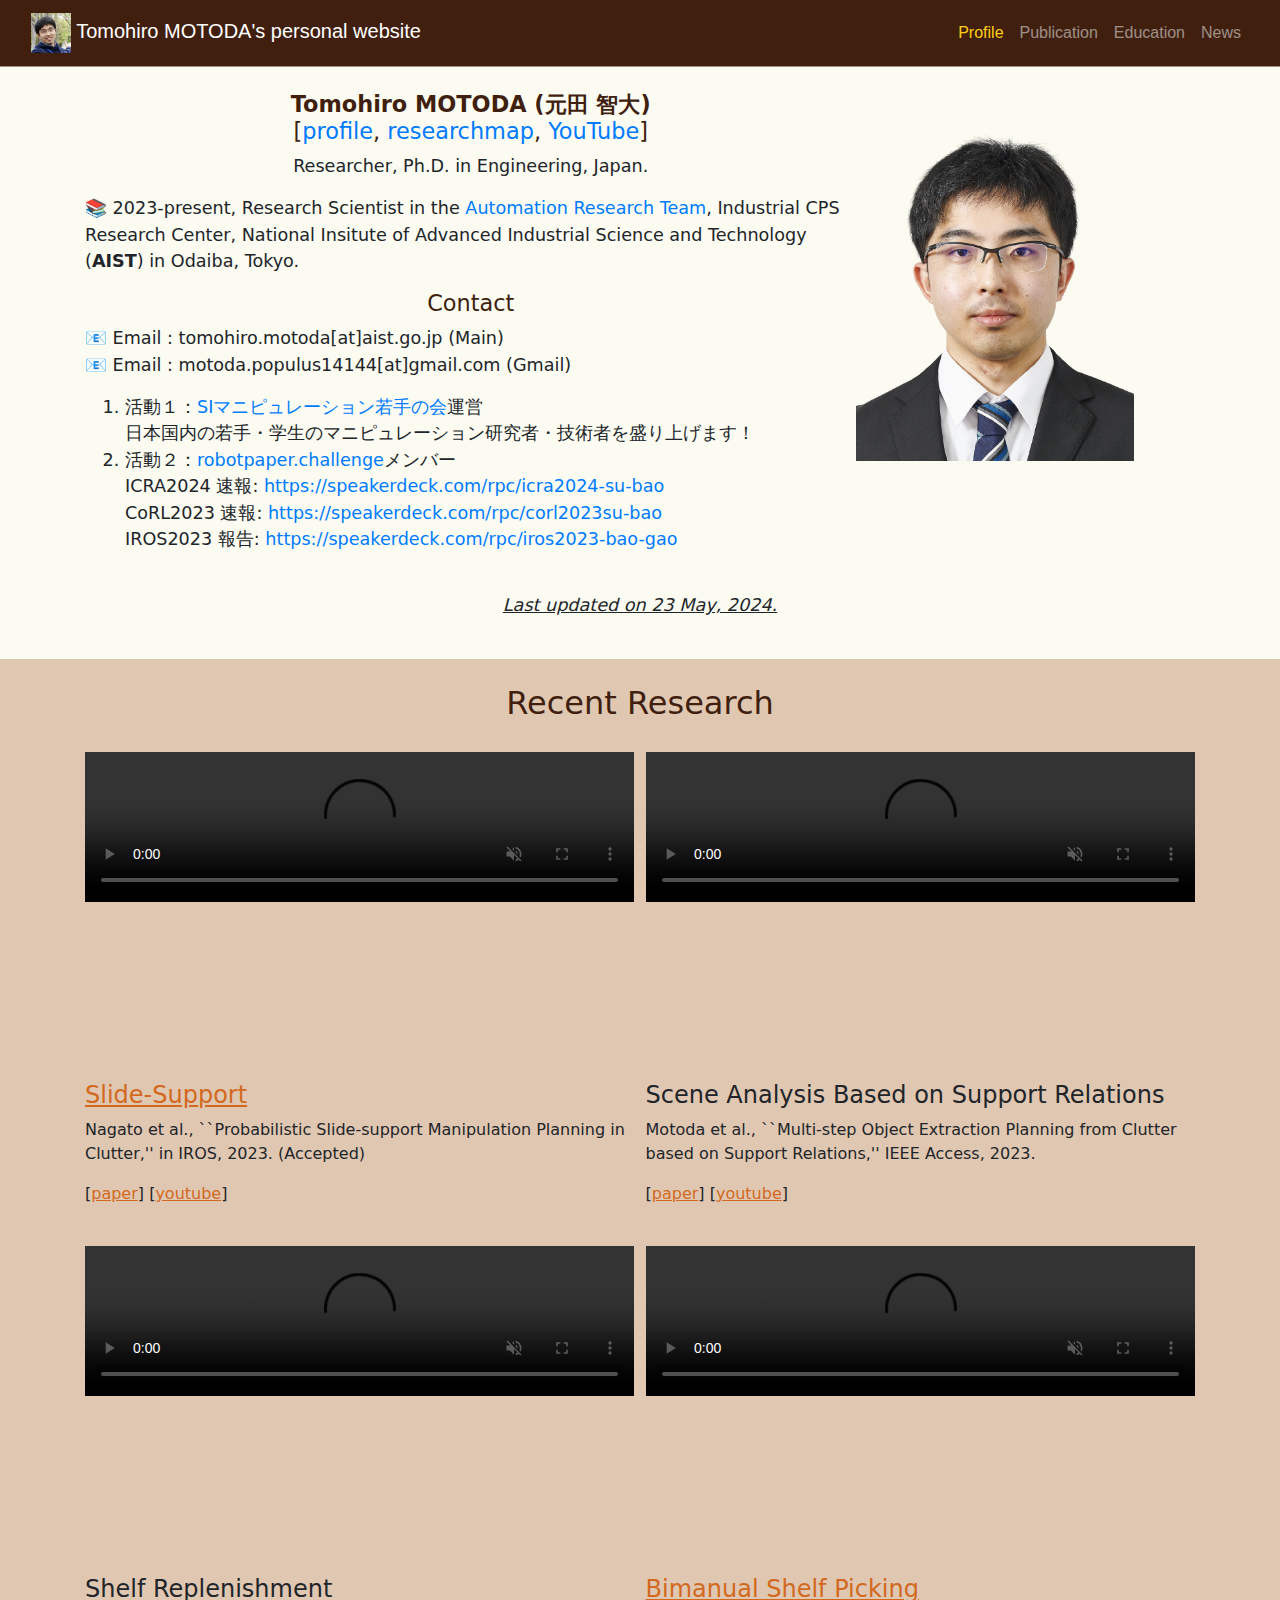
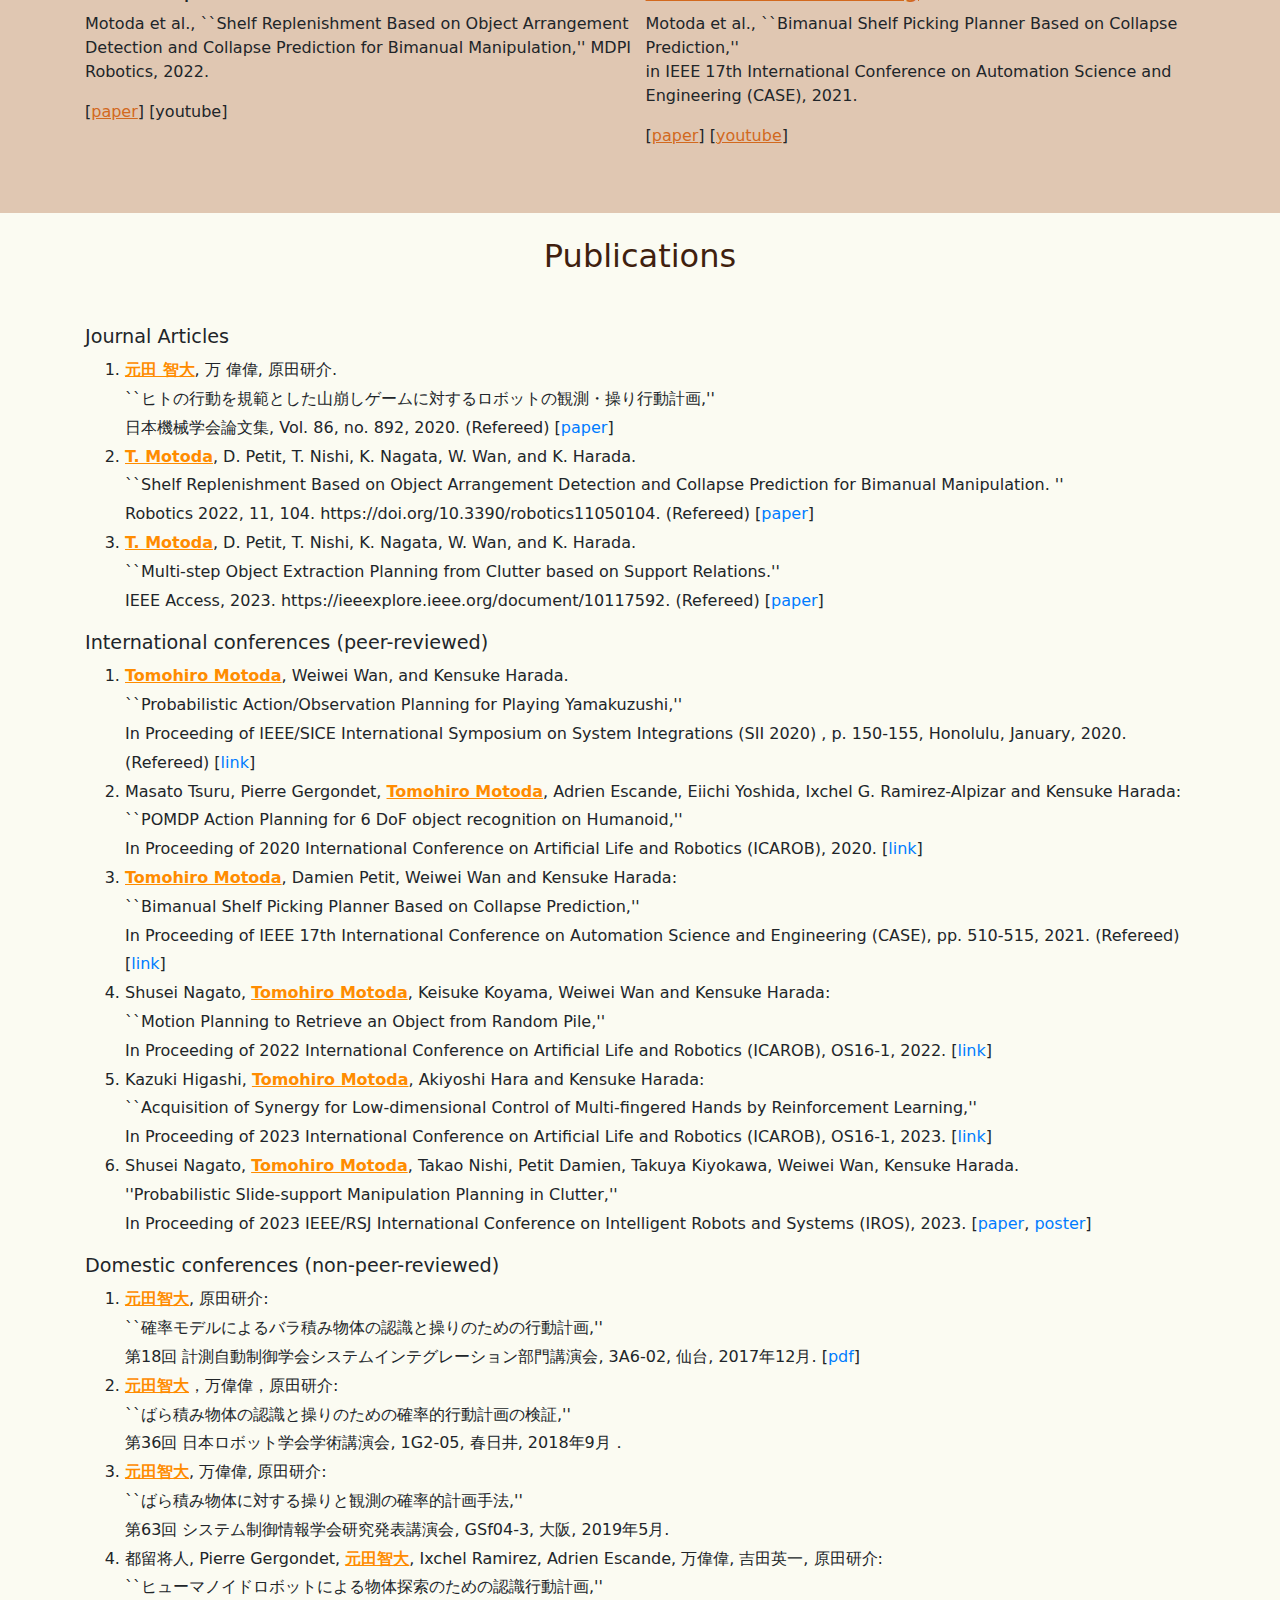
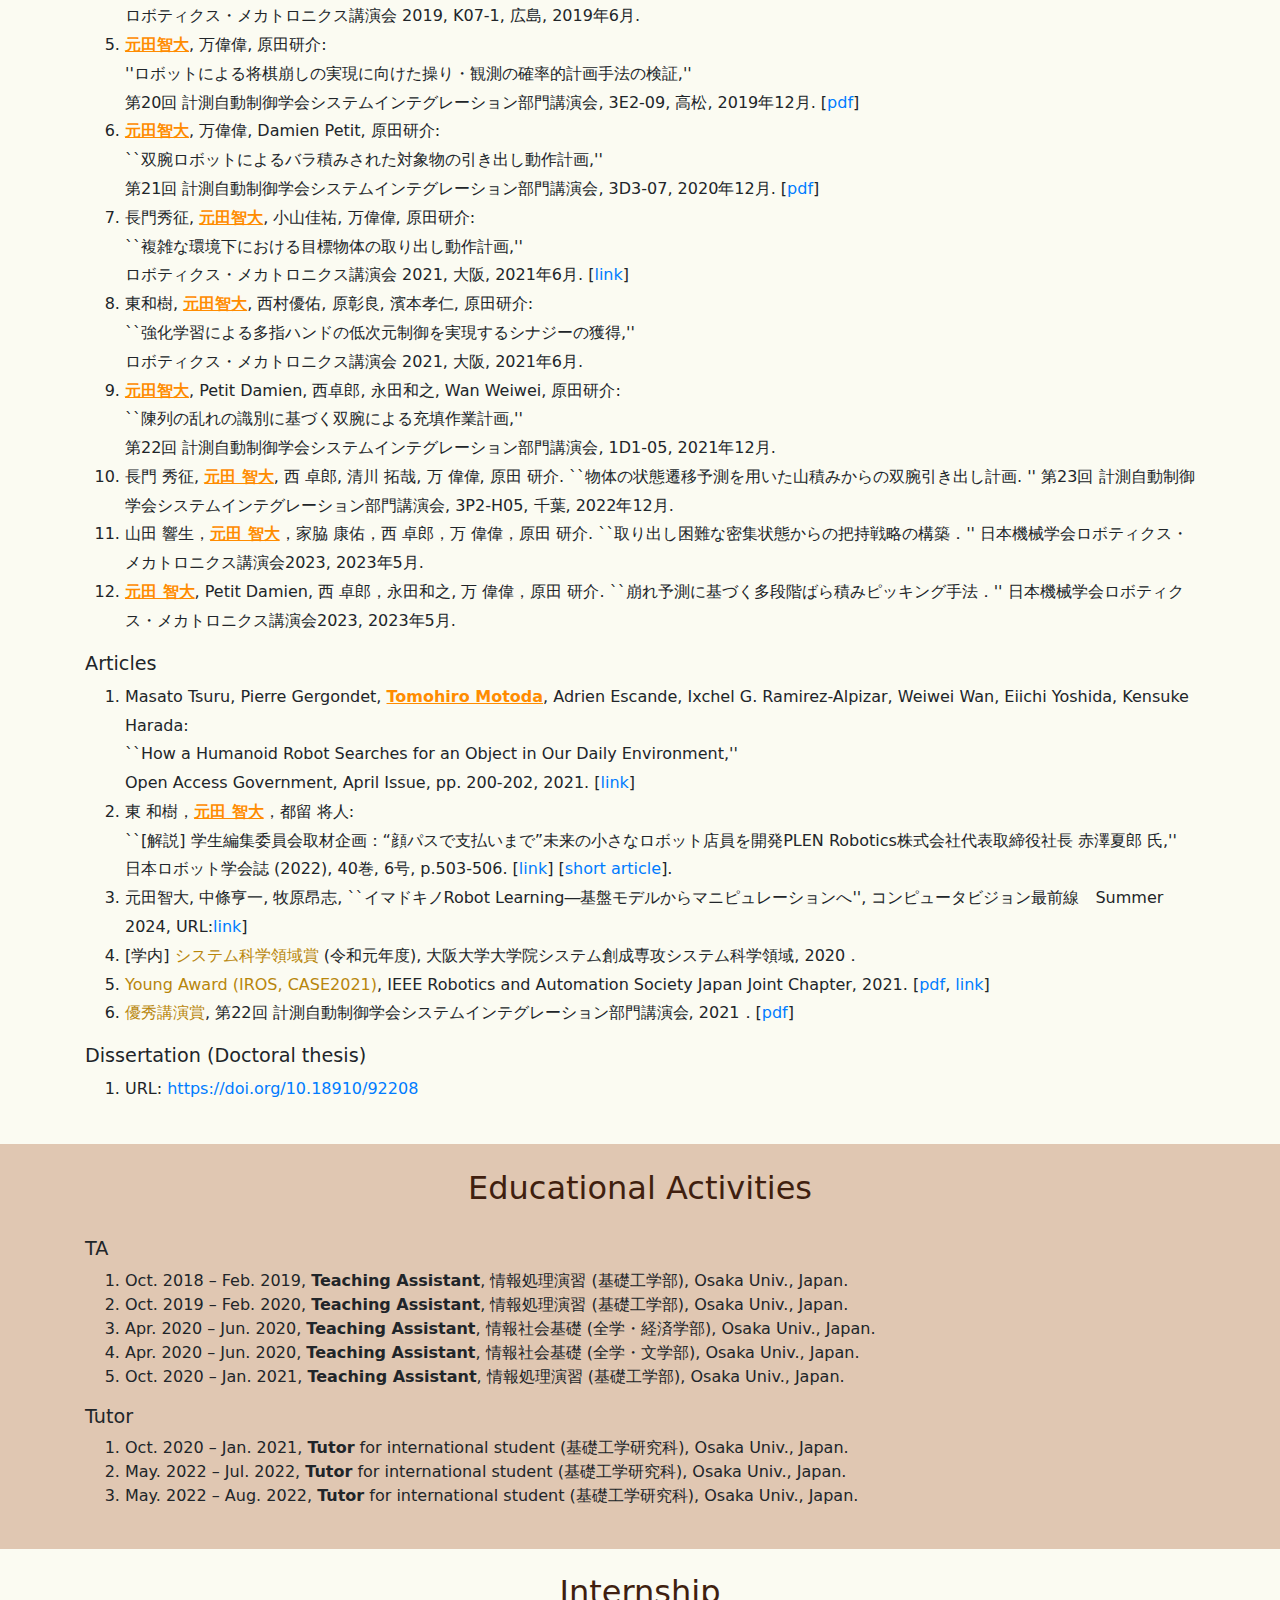
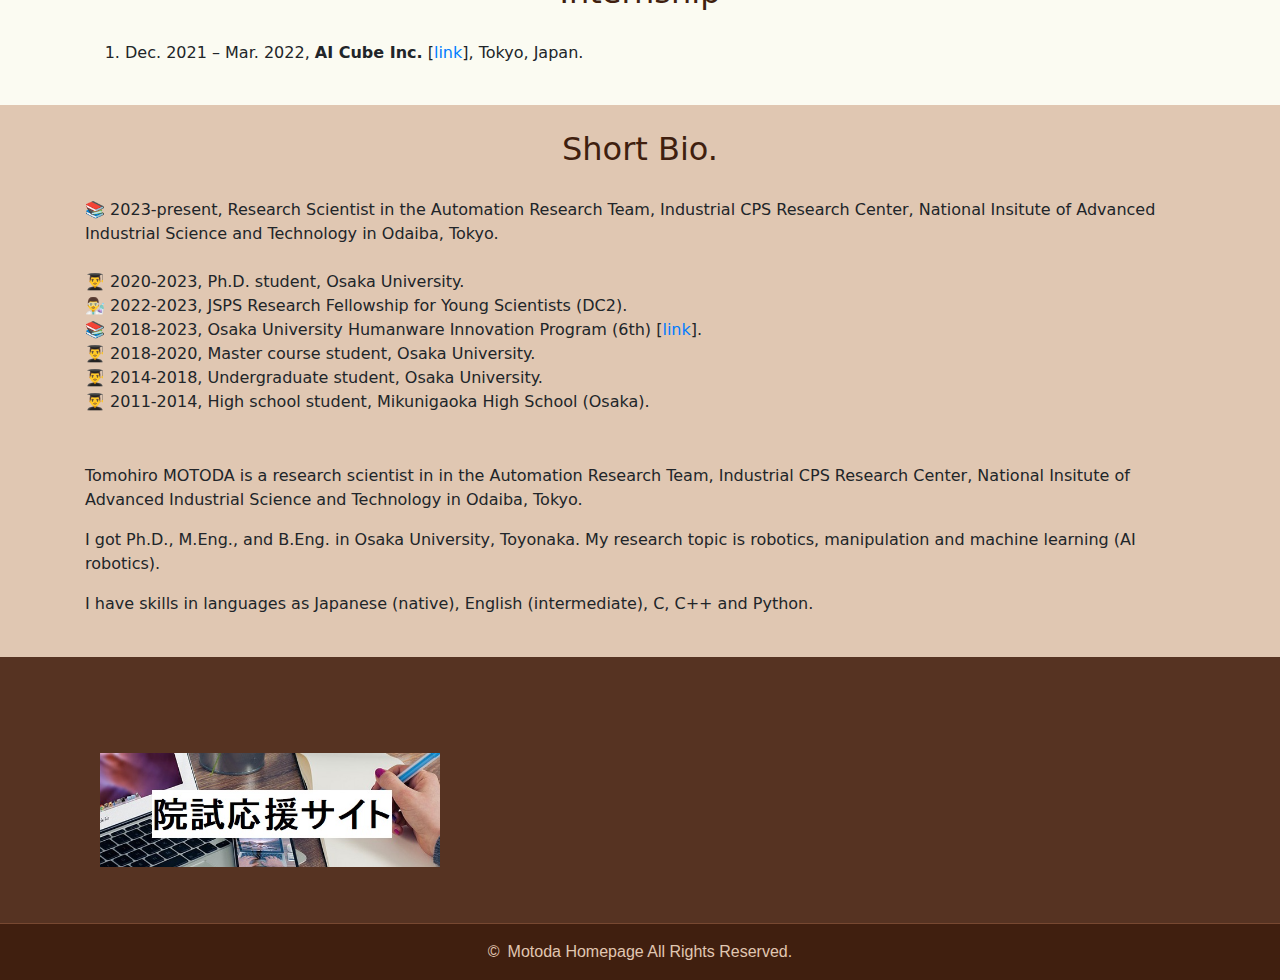
==== index.html @ 21fc62af "Update index.html" ====
<!DOCTYPE html>
<html>
<head prefix="og: http://ogp.me/ns# fb: http://ogp.me/ns/fb# article: http://ogp.me/ns/article#">
<meta charset="UTF-8">
<title>Home | Tomohiro Motoda</title>
<!--ファビコンの設定-->
<link rel="shortcut icon" href="favicon_16x16.ico">
<meta name="description" content="Tomohiro Motoda Homepage">
<meta name="viewport" content="width=device-width, initial-scale=1, shrink-to-fit=no">
<!-- OGP設定 -->
<meta property="og:type" content="website" />
<meta property="og:url" content="https://tomohiromotoda.github.io/" />
<meta property="og:image" content="SNSで表示させたい画像のパス" />
<meta property="og:title" content="Tomohiro Motoda HP" />
<meta property="og:description" content="元田智大, Homepage" />
<!-- 検索結果 -->
<meta name="keywords" content="元田智大, 元田, 智大，MOTODA, motoda, tomohiro">
<!-- Facebook用設定 -->
<meta property="fb:app_id" content="facebookのApp ID" />
<meta property="article:publisher" content="FacebookページのURL">
<!-- Twitter用設定 -->
<meta name="twitter:card" content="Twitterカードの種類">
<meta name="twitter:site" content="@ユーザー名">
<link rel="canonical" href="あなたのサイトURL">
<!--<link rel="icon" type="image/png" href="ファビコンのパス">-->
<!-- スタイルシートはここから -->	
<link rel="stylesheet" href="css/bootstrap.min.css">
<link rel="stylesheet" href="css/style.css">
<link rel="stylesheet" href="css/queries.css">
<link rel="stylesheet" href="https://use.fontawesome.com/releases/v5.4.1/css/all.css" integrity="sha384-5sAR7xN1Nv6T6+dT2mhtzEpVJvfS3NScPQTrOxhwjIuvcA67KV2R5Jz6kr4abQsz" crossorigin="anonymous">    

<!-- Global site tag (gtag.js) - Google Analytics -->
<script async src="https://www.googletagmanager.com/gtag/js?id=G-RVFZ9VYXRM"></script>
<script>
  window.dataLayer = window.dataLayer || [];
  function gtag(){dataLayer.push(arguments);}
  gtag('js', new Date());

  gtag('config', 'G-RVFZ9VYXRM');
</script>
    
    
    
</head>
<body id="page-top">
<!------------------------------------------------------------------------------------------------------------------>
<header>
<nav class="navbar navbar-expand-md navbar-dark">
    <div class="container-fluid">
        <a class="navbar-brand" href="index.html"><img src="img/motoda.jpg" alt="Website Name"> Tomohiro MOTODA's personal website</a>
        <button class="navbar-toggler" type="button" data-toggle="collapse" data-target="#navbarSupportedContent" aria-controls="navbarSupportedContent" aria-expanded="false" aria-label="Toggle navigation"><span class="navbar-toggler-icon"></span> </button>

        <div class="collapse navbar-collapse justify-content-end" id="navbarSupportedContent">
            <ul class="navbar-nav">
                <li class="nav-item active"><a href="#sec1" class="nav-link">Profile</a></li>
                <li class="nav-item"><a href="#sec2" class="nav-link">Publication</a></li>
                <li class="nav-item"><a href="#sec3" class="nav-link">Education</a></li>
                <li class="nav-item"><a href="#sec5" class="nav-link">News</a></li>
            </ul>
        </div>
     </div>    
</nav>


</header>
<main>
<!------------------------------------------------------------------------------------------------------------------>
  <!--
  <div class="jumbotron-fluid mb-0">
    <div class="container d-flex align-items-center">
        <div>
            <h1 class="mb-0">Welcome!</h1>
            <span>Tomohiro MOTODA (元田智大)</span>
            <a href="contact/index.html" class="btn btn-outline-warning btn-lg text-white rounded-0">Contact</a>
        </div>
    </div>
  </div>
-->
<!------------------------------------------------------------------------------------------------------------------>
<section id="sec1">
    <div class="container">
        <div class="wrap">
          <div class="float-left2">
            <h3 class="text-center"><strong>Tomohiro MOTODA (元田 智大)</strong> <br>
                [<a href="https://scholar.google.com/citations?user=5MO4rRUAAAAJ&hl=ja" target="_blank" el="noopener">profile</a>, <a href="https://researchmap.jp/tomohiro.motoda" target="_blank" el="noopener">researchmap</a>, <a href="https://www.youtube.com/channel/UC1rcIcqJ5H8mVE1Qi6AdZEw" target="_blank" el="noopener">YouTube</a>]</h3>
            <p class="text-center">Researcher, Ph.D. in Engineering, Japan.</p>

            <p>&#128218; <span>2023-present</span>, Research Scientist in the <a href="https://unit.aist.go.jp/icps/icps-am/">Automation Research Team</a>, 
                Industrial CPS Research Center, 
                National Insitute of Advanced Industrial Science and Technology (<strong>AIST</strong>) in Odaiba, Tokyo.</p>

            <h3 class="text-center">Contact</h3>
            <p>
                &#128231; Email : tomohiro.motoda[at]aist.go.jp (Main) <br>
                &#128231; Email : motoda.populus14144[at]gmail.com (Gmail) <br>
                <!--&#128231; Email : motoda[at]hlab.sys.es.osaka-u.ac.jp (Osaka Univ.)-->
            </p>
            <p>
              <ol>
                <li>活動１：<a href="https://sites.google.com/view/sice-si-manipulation/Wakate/" target="_blank" el="noopener">SIマニピュレーション若手の会</a>運営<br>
                  日本国内の若手・学生のマニピュレーション研究者・技術者を盛り上げます！
                </li>
                <li>活動２：<a href="https://sites.google.com/view/robotpaperchallenge">robotpaper.challenge</a>メンバー<br>
                  ICRA2024 速報: <a href="https://speakerdeck.com/rpc/icra2024-su-bao" target="_blank" el="noopener">https://speakerdeck.com/rpc/icra2024-su-bao</a><br>
                  CoRL2023 速報: <a href="https://speakerdeck.com/rpc/corl2023su-bao" target="_blank" el="noopener">https://speakerdeck.com/rpc/corl2023su-bao</a><br>
                  IROS2023 報告: <a href="https://speakerdeck.com/rpc/iros2023-bao-gao" target="_blank" el="noopener">https://speakerdeck.com/rpc/iros2023-bao-gao</a>
                </li>
              </ol>
            </p>
            <!--<p>Please replace [at] to @.</p>-->
          </div>
          <div class="float-face">
            <!--<img src="img/motoda.jpg">-->
            <!--<img src="img/motoda_3rd.png">-->
            <img src="img/motoda_5th.png" alt="Tomohiro Face">
          </div>
        </div>
        <p class="text-center"><i><u>Last updated on 23 May, 2024.</u></i></p>
    </div><!-- .container -->
</section>
<!------------------------------------------------------------------------------------------------------------------>

<section id="sec_research">
    <div class="container">

        <h2 class="text-center">Recent Research</h2>

        <div class="wrap">
          <div class="float-left" >
            <div class="youtube">
                <video width="100%" src="video/iros_submitted_2023_nagato.mp4" controls autoplay muted>
                    I am sorry. It seems that this video is not supported at your environment. 
                    <!-- 動画が再生されない時のメッセージ -->
                 </video>
              <!--<iframe src="https://www.youtube.com/embed/WkSRoxzk0EY" frameborder="0" allow="autoplay; encrypted-media" allowfullscreen></iframe>-->
            </div>
            <h4><spam><a href='page_researches/2023_iros_nagato.html#main' el="noopener">Slide-Support</a></spam></h4>
                <p>Nagato et al., ``Probabilistic Slide-support Manipulation Planning in Clutter,'' in IROS, 2023. (Accepted)</p>
                <p>[<a href="https://arxiv.org/abs/2306.12649" target="_blank" el="noopener">paper</a>] [<a href="https://youtu.be/Qyes4hjCP3w" target="_blank" el="noopener">youtube</a>]</p>
            </div>
            <div class="float-right" >
            <div class="youtube">
                <video width="100%" src="video/access_demo.mp4" controls autoplay muted>
                    I am sorry. It seems that this video is not supported at your environment. 
                    <!-- 動画が再生されない時のメッセージ -->
                 </video>
              <!--<iframe src="https://www.youtube.com/embed/WkSRoxzk0EY" frameborder="0" allow="autoplay; encrypted-media" allowfullscreen></iframe>-->
            </div>
            <h4>Scene Analysis Based on Support Relations</h4>
                <p>Motoda et al., ``Multi-step Object Extraction Planning from Clutter based on Support Relations,'' IEEE Access, 2023.</p> 
                <p>[<a href="https://ieeexplore.ieee.org/document/10117592" target="_blank" el="noopener">paper</a>] [<a href="https://youtu.be/NoVPAZl19sI" target="_blank" el="noopener">youtube</a>]</p>
          </div>
        </div>

        <div class="wrap">
          <div class="float-left" >
            <div class="youtube">
                <video width="100%" src="video/video_preceeding_motoda_si.mp4" controls autoplay muted>
                    I am sorry. It seems that this video is not supported at your environment. 
                    <!-- 動画が再生されない時のメッセージ -->
                 </video>
              <!--<iframe src="https://www.youtube.com/embed/WkSRoxzk0EY" frameborder="0" allow="autoplay; encrypted-media" allowfullscreen></iframe>-->
            </div>
            <h4>Shelf Replenishment</h4>
                <p>Motoda et al., ``Shelf Replenishment Based on Object Arrangement Detection and Collapse Prediction for Bimanual Manipulation,'' MDPI Robotics, 2022. </p>
                <p>[<a href="https://www.mdpi.com/2218-6581/11/5/104" target="_blank" el="noopener">paper</a>] [youtube]</p>
          </div>

          <div class="float-right" >
            <div class="youtube">
                <video width="100%" src="video/CASE21_0419_VI_fi.mp4" controls autoplay muted>
                    I am sorry. It seems that this video is not supported at your environment. 
                    <!-- 動画が再生されない時のメッセージ -->
                 </video>
              <!--<iframe src="https://www.youtube.com/embed/WkSRoxzk0EY" frameborder="0" allow="autoplay; encrypted-media" allowfullscreen></iframe>-->
            </div>
            <h4><a href='page_researches/2021_case.html' el="noopener">Bimanual Shelf Picking</a></h4>
                <p>Motoda et al., ``Bimanual Shelf Picking Planner Based on Collapse Prediction,''<br>
                in IEEE 17th International Conference on Automation Science and Engineering (CASE), 2021.</p>
                <p>[<a href="https://ieeexplore.ieee.org/document/9551507" target="_blank" el="noopener">paper</a>] [<a href="https://www.youtube.com/watch?v=HTgmXDSWgPs&source_ve_path=MjM4NTE&feature=emb_title" target="_blank" el="noopener">youtube</a>]</p>
          </div>
        </div>
       
        <!--<div class="wrap">
          <div class="float-left" >
            <div class="youtube">
                <video width="100%" src="video/SII2020.compressed.mp4" controls autoplay muted>
                    I am sorry. It seems that this video is not supported at your environment. 
                    </video>
            </div>
            <h4>Probabilistic Actions on Yamakuzushi [TBA]</h4>
                    <p>Motoda et al., ``Probabilistic Action/Observation Planning for Playing Yamakuzushi,''<br>in IEEE/SICE International Symposium on System Integrations (SII), 2020. </p>
          </div>
          <div class="float-left" >
            
          </div>
        </div>-->
    </div><!-- .container -->
</section>
<!------------------------------------------------------------------------------------------------------------------>

<section id="sec2">
    <div class="container">

        <h2 class="text-center">Publications</h2>
            <p>
              <h4>Journal Articles</h4>
                <ol>
                <li>
                    <strong>元田 智大</strong>, 万 偉偉, 原田研介.<br>
                    ``ヒトの行動を規範とした山崩しゲームに対するロボットの観測・操り行動計画,''<br>
                    日本機械学会論文集, Vol. 86, no. 892, 2020. (Refereed) [<a href="https://www.jstage.jst.go.jp/article/transjsme/86/892/86_20-00146/_article/-char/ja" target="_blank" el="noopener">paper</a>]</li>
                <li>
                    <strong>T. Motoda</strong>, D. Petit, T. Nishi, K. Nagata, W. Wan, and K. Harada. <br>
                    ``Shelf Replenishment Based on Object Arrangement Detection and Collapse Prediction for Bimanual Manipulation. ''<br>
                    Robotics 2022, 11, 104. https://doi.org/10.3390/robotics11050104. (Refereed) [<a href="https://www.mdpi.com/2218-6581/11/5/104#cite" target="_blank" el="enoopener">paper</a>]
                </li>
                <li>
                    <strong>T. Motoda</strong>, D. Petit, T. Nishi, K. Nagata, W. Wan, and K. Harada. <br>
                    ``Multi-step Object Extraction Planning from Clutter based on Support Relations.''<br>
                    IEEE Access, 2023. https://ieeexplore.ieee.org/document/10117592. (Refereed) [<a href="https://ieeexplore.ieee.org/document/10117592" target="_blank" el="enoopener">paper</a>]
                </li>

                </ol>
            </p>
            <p>
              <h4>International conferences (peer-reviewed)</h4>
                <ol>
                    <li>
                        <strong>Tomohiro Motoda</strong>, Weiwei Wan, and Kensuke Harada.<br>
                        ``Probabilistic Action/Observation Planning for Playing Yamakuzushi,''<br>
                        In Proceeding of IEEE/SICE International Symposium on System Integrations (SII 2020) , p. 150-155, Honolulu, January, 2020. (Refereed) [<a href="https://ieeexplore.ieee.org/document/9025960" target="_blank" el="noopener">link</a>]
                    </li>
                    <li>
                        Masato Tsuru, Pierre Gergondet, <strong>Tomohiro Motoda</strong>, Adrien Escande, Eiichi Yoshida, Ixchel G. Ramirez-Alpizar and Kensuke Harada:<br>
                        ``POMDP Action Planning for 6 DoF object recognition on Humanoid,''<br>
                        In Proceeding of 2020 International Conference on Artificial Life and Robotics (ICAROB), 2020. [<a href="https://alife-robotics.co.jp/LP/2020/OS7-2.htm" target="_blank" el="noopener">link</a>]
                    </li>
                    <li>
                        <strong>Tomohiro Motoda</strong>, Damien Petit, Weiwei Wan and Kensuke Harada:<br>
                        ``Bimanual Shelf Picking Planner Based on Collapse Prediction,''<br>
                        In Proceeding of IEEE 17th International Conference on Automation Science and Engineering (CASE), pp. 510-515, 2021. (Refereed) [<a href="https://arxiv.org/pdf/2105.14764.pdf" target="_blank" el="noopener">link</a>]
                    </li>
                    <li>
                        Shusei Nagato, <strong>Tomohiro Motoda</strong>, Keisuke Koyama, Weiwei Wan and Kensuke Harada:<br>
                        ``Motion Planning to Retrieve an Object from Random Pile,''<br>
                        In Proceeding of 2022 International Conference on Artificial Life and Robotics (ICAROB), OS16-1, 2022. [<a href="https://alife-robotics.co.jp/members2022/icarob/data/html/data/OS/OS16/OS16-1.pdf" target="_blank" el="noopener">link</a>]
                    </li>
                    <li>
                       Kazuki Higashi, <strong>Tomohiro Motoda</strong>, Akiyoshi Hara and Kensuke Harada:<br>
                       ``Acquisition of Synergy for Low-dimensional Control of Multi-fingered Hands by Reinforcement Learning,''<br>
                       In Proceeding of 2023 International Conference on Artificial Life and Robotics (ICAROB), OS16-1, 2023.  [<a href="https://alife-robotics.co.jp/members2023/icarob/data/html/data/OS/OS16/OS16-1.pdf" target="_blank" el="noopener">link</a>]
                    </li>

                    <li>Shusei Nagato, <strong>Tomohiro Motoda</strong>, Takao Nishi, Petit Damien, Takuya Kiyokawa, Weiwei Wan, Kensuke Harada.<br>
                        ''Probabilistic Slide-support Manipulation Planning in Clutter,''<br>
                        In Proceeding of 2023 IEEE/RSJ International Conference on Intelligent Robots and Systems (IROS), 2023. [<a href="https://arxiv.org/abs/2306.12649" target="_blank" el="enoopener">paper</a>, <a href="pdf/IROS23_Poster_2750.pdf" target="_blank" el="noopener">poster</a>]
                    </li>
                </ol>
            </p>
            <p>
                <h4>Domestic conferences (non-peer-reviewed)</h4>
                <ol>    
                    <li>
                        <strong>元田智大</strong>, 原田研介:<br>
                        ``確率モデルによるバラ積み物体の認識と操りのための行動計画,''<br>
                        第18回 計測自動制御学会システムインテグレーション部門講演会, 3A6-02, 仙台, 2017年12月. [<a href="pdf/si2017_motoda_poster.pdf" target="_blank" el="noopener">pdf</a>]</li>
                    <li>
                        <strong>元田智大</strong>，万偉偉，原田研介:<br>``ばら積み物体の認識と操りのための確率的行動計画の検証,'' <br>第36回 日本ロボット学会学術講演会, 1G2-05, 春日井, 2018年9月．</li>
                    <li>
                        <strong>元田智大</strong>, 万偉偉, 原田研介:<br>``ばら積み物体に対する操りと観測の確率的計画手法,'' <br>
                        第63回 システム制御情報学会研究発表講演会, GSf04-3, 大阪, 2019年5月. </li>
                    <li>
                        都留将人, Pierre Gergondet, <strong>元田智大</strong>, Ixchel Ramirez, Adrien Escande, 万偉偉, 吉田英一, 原田研介:<br>
                        ``ヒューマノイドロボットによる物体探索のための認識行動計画,''<br>
                        ロボティクス・メカトロニクス講演会 2019, K07-1, 広島, 2019年6月.</li>
                    <li>
                        <strong>元田智大</strong>, 万偉偉, 原田研介:<br>
                        ''ロボットによる将棋崩しの実現に向けた操り・観測の確率的計画手法の検証,''<br>
                        第20回 計測自動制御学会システムインテグレーション部門講演会, 3E2-09, 高松, 2019年12月. [<a href="pdf/si2019_motoda_poster.pdf" target="_blank" el="noopener">pdf</a>]</li>
                    <li>
                        <strong>元田智大</strong>, 万偉偉, Damien Petit, 原田研介:<br>
                        ``双腕ロボットによるバラ積みされた対象物の引き出し動作計画,'' <br>
                        第21回 計測自動制御学会システムインテグレーション部門講演会, 3D3-07, 2020年12月. [<a href="pdf/si2020_motoda_poster.pdf" target="_blank" el="noopener">pdf</a>]</li>
                    <li>
                        長門秀征, <strong>元田智大</strong>, 小山佳祐, 万偉偉, 原田研介:<br>
                        ``複雑な環境下における目標物体の取り出し動作計画,'' <br>
                        ロボティクス・メカトロニクス講演会 2021, 大阪, 2021年6月. [<a href="https://www.jstage.jst.go.jp/article/jsmermd/2021/0/2021_1P1-J09/_article/-char/ja/" target="_blank" el="noopener">link</a>]
                    </li>
                    <li>
                        東和樹, <strong>元田智大</strong>, 西村優佑, 原彰良, 濱本孝仁, 原田研介:<br>
                        ``強化学習による多指ハンドの低次元制御を実現するシナジーの獲得,''<br>
                        ロボティクス・メカトロニクス講演会 2021, 大阪, 2021年6月.    
                    </li>
                    <li>
                        <strong>元田智大</strong>, Petit Damien, 西卓郎, 永田和之, Wan Weiwei, 原田研介:<br>
                        ``陳列の乱れの識別に基づく双腕による充填作業計画,''<br>
                        第22回 計測自動制御学会システムインテグレーション部門講演会, 1D1-05, 2021年12月.</li>
                    <li>
                        長門 秀征, <strong>元田 智大</strong>, 西 卓郎, 清川 拓哉, 万 偉偉, 原田 研介. ``物体の状態遷移予測を用いた山積みからの双腕引き出し計画. ''
                        第23回 計測自動制御学会システムインテグレーション部門講演会, 3P2-H05, 千葉, 2022年12月. 
                    </li>
                    <li>
                        山田 響生，<strong>元田 智大</strong>，家脇 康佑，西 卓郎，万 偉偉，原田 研介. ``取り出し困難な密集状態からの把持戦略の構築．''
                        日本機械学会ロボティクス・メカトロニクス講演会2023, 2023年5月.
                    </li>
                    <li>
                        <strong>元田 智大</strong>, Petit Damien, 西 卓郎，永田和之, 万 偉偉，原田 研介. ``崩れ予測に基づく多段階ばら積みピッキング手法．''
                        日本機械学会ロボティクス・メカトロニクス講演会2023, 2023年5月. 
                    </li>

                </ol>               
            </p>

            <p>
                <h4>Articles</h4>
                <ol>
                    <li>Masato Tsuru, Pierre Gergondet, <strong>Tomohiro Motoda</strong>, Adrien Escande, Ixchel G. Ramirez-Alpizar, Weiwei Wan, Eiichi Yoshida, Kensuke Harada:<br>
                    ``How a Humanoid Robot Searches for an Object in Our Daily Environment,''<br>
                    Open Access Government, April Issue, pp. 200-202, 2021. [<a href="https://www.openaccessgovernment.org/humanoid-robot/107636/" target="_blank" el="noopener">link</a>]</li> 
                    <li>東 和樹，<strong>元田 智大</strong>，都留 将人:<br>``[解説] 学生編集委員会取材企画：“顔パスで支払いまで”未来の小さなロボット店員を開発PLEN Robotics株式会社代表取締役社長 赤澤夏郎 氏,''<br>
                    日本ロボット学会誌 (2022), 40巻, 6号, p.503-506. [<a href="https://www.jstage.jst.go.jp/article/jrsj/40/6/40_40_503/_article/-char/ja" target="_blank" el="noopener">link</a>] [<a href="https://robogaku.jp/news/2022/se005.html?fbclid=IwAR1VYPlnbPTmE4KlG8uaiwBqkgZTfnFMQBwR6ydAUpFxBEB1cUMAtr7RIH8" target="_blank" el="noopener">short article</a>]. </li>
                    <li>元田智大, 中條亨一, 牧原昂志, ``イマドキノRobot Learning―基盤モデルからマニピュレーションへ'', コンピュータビジョン最前線　Summer 2024, URL:<a href="https://www.kyoritsu-pub.co.jp/book/b10081154.html" target="_blank" el="noopener>https://www.kyoritsu-pub.co.jp/book/b10081154.html</a></li>
                </ol>
            </p>

            <p>
                <h4>Awards</h4>
                <ol>
                    <li>
                        <span>優秀講演賞</span>, 第18回 計測自動制御学会システムインテグレーション部門講演会, 2017．</li>
                    <li>
                        [学内] <span>基礎工学部賞</span> (平成29年度), 大阪大学基礎工学部 , 2018．</li>
                    <li>
                        <span>SCI学生発表賞</span>, 第63回システム制御情報学会研究発表講演会 (SCI’19), 2019．[<a href='https://sci19.iscie.or.jp/award/'  target="_blank" el="noopener">link</a>]</li>
                    <li>
                        [学内] <span>システム科学領域賞</span> (令和元年度), 大阪大学大学院システム創成専攻システム科学領域, 2020．</li>
                    <li>
                        <span>Young Award (IROS, CASE2021)</span>, IEEE Robotics and Automation Society Japan Joint Chapter, 2021. [<a href='pdf/IEEE_JapanJoint_YoungAward.PDF'  target="_blank" el="noopener">pdf</a>, <a href="https://www.ieee-jp.org/section/tokyo/chapter/RA-24/RASJPYoungAward_ICRA2021.html" target="_blank" el="noopener">link</a>]</li>
                    <li>
                        <span>優秀講演賞</span>, 第22回 計測自動制御学会システムインテグレーション部門講演会, 2021．[<a href='pdf/si2021_motoda_award.PDF' target="_blank" el="noopener">pdf</a>]</li>
                    </li>
                </ol>
            </p>
            <p>
                <h4>Dissertation (Doctoral thesis)</h4>
                    <ol>
                      <li>URL: <a href='https://doi.org/10.18910/92208' target='_blank' el='noopener'>https://doi.org/10.18910/92208</a>
                      </li>
                    </ol>
            </p>
      
<!-- .row -->

    </div><!-- .container -->
</section>
<!------------------------------------------------------------------------------------------------------------------>
<section id="sec3">
<div class="container">
        <h2 class="text-center">Educational Activities</h2>

        <h4>TA</h4>
        <ol>
            <li> Oct. 2018 – Feb. 2019, <strong>Teaching Assistant</strong>, 情報処理演習 (基礎工学部), Osaka Univ., Japan. </li>
            <li>Oct. 2019 – Feb. 2020, <strong>Teaching Assistant</strong>, 情報処理演習 (基礎工学部), Osaka Univ., Japan. </li>
             <li>Apr. 2020 – Jun. 2020, <strong>Teaching Assistant</strong>, 情報社会基礎 (全学・経済学部), Osaka Univ., Japan. </li>
            <li>Apr. 2020 – Jun. 2020, <strong>Teaching Assistant</strong>, 情報社会基礎 (全学・文学部), Osaka Univ., Japan. </li>
            <li>Oct. 2020 – Jan. 2021, <strong>Teaching Assistant</strong>, 情報処理演習 (基礎工学部), Osaka Univ., Japan. </li>     
        </ol>

        <h4>Tutor</h4>
        <ol>
            <li>Oct. 2020 – Jan. 2021, <strong>Tutor</strong> for international student (基礎工学研究科), Osaka Univ., Japan.</li>
            <li>May. 2022 – Jul. 2022, <strong>Tutor</strong> for international student (基礎工学研究科), Osaka Univ., Japan.</li>
            <li>May. 2022 – Aug. 2022, <strong>Tutor</strong> for international student (基礎工学研究科), Osaka Univ., Japan.</li>            
        </ol>

    </div><!-- .container -->    
</section>

<section id="sec3">
<div class="container">
        <h2 class="text-center">Internship</h2>
            <ol>
                <li>Dec. 2021 – Mar. 2022, <strong>AI Cube Inc.</strong> [<a href="https://www.ai3cube.co.jp/">link</a>], Tokyo, Japan. </li>
            </ol>
    </div><!-- .container -->    
</section>

<section id="sec3">
<div class="container">
        <h2 class="text-center">Short Bio. </h2>

        <p>
            &#128218; <span>2023-present</span>, Research Scientist in the Automation Research Team, Industrial CPS Research Center, National Insitute of Advanced Industrial Science and Technology in Odaiba, Tokyo.<br><br>
            &#128104;&#8205;&#127891; <span>2020-2023</span>, Ph.D. student, Osaka University.<br>
            &#128104;&#8205;&#128300; <span>2022-2023</span>, JSPS Research Fellowship for Young Scientists (DC2).<br>
            &#128218; <span>2018-2023</span>, Osaka University Humanware Innovation Program (6th) [<a href='https://www.humanware.osaka-u.ac.jp/'>link</a>].<br>
            &#128104;&#8205;&#127891; <span>2018-2020</span>, Master course student, Osaka University.<br>
            &#128104;&#8205;&#127891; <span>2014-2018</span>, Undergraduate student, Osaka University.<br>
            &#128104;&#8205;&#127891; <span>2011-2014</span>, High school student, Mikunigaoka High School (Osaka).
        </p>

        <p>Tomohiro MOTODA is a research scientist in in the Automation Research Team, Industrial CPS Research Center, National Insitute of Advanced Industrial Science and Technology in Odaiba, Tokyo. </p>
        <p>I got Ph.D., M.Eng., and B.Eng. in Osaka University, Toyonaka. My research topic is robotics, manipulation and machine learning (AI robotics). </p>
        <p>I have skills in languages as Japanese (native), English (intermediate), C, C++ and Python. </p>
        <!--<p>Tomohiro MOTODA is a Ph.D. student from Osaka, Japan. He enrolled in Osaka University in 2014 and entered the graduate program in 2018. His research focus is on robotic manipulation, with a goal of developing a new bin-picking system that is both safe and simple to use. 
          He has a strong foundation in computer programming, with skills in languages such as C, C++, Python, and intermediate level ROS programming.</p>-->
    </div><!-- .container -->    
</section>

<!------------------------------------------------------------------------------------------------------------------>
<!------------------------------------------------------------------------------------------------------------------>

<!--
<section id="sec5">
    <div class="container">

        <h2 class="text-center">News &amp; Blog</h2>

        <ul>
            <li><span>2023.03.13</span> [&#128175; Renewal] 更新しました．Update Page.</li>
            <li><span>2023.02.13</span> [&#128175; Renewal] 文献リストを追加しました．Add some publications.</li>
            <li><span>2022.12.23</span> [&#128175; Renewal] 文献リストを追加しました．Add some publications.</li>
            <li><span>2022.09.22</span> [&#x1F251; Appeared] 論文がMDPI Roboticsに掲載されました．</li>
            <li><span>2022.04.04</span> [&#128175; Renewal] ページを更新しました．The page was updated.</li>
            <li><span>2021.11.12</span> [&#128175; Renewal] ページを更新しました．The page was updated.</li>
            <li><span>2021.10.13</span> [&#127942; Awarded] Young Awardを受賞しました．<strong>IEEE Robotics and Automation Society Japan Joint Chapter Young Award (IROS, CASE2021).</strong></li>
            <li><span>2021.09.27</span> [&#x1F251; Accepted] 学振DC2に採択されました．JSPS <strong>Research Fellowship for Young Scientist (DC2)</strong>.</li>
        </ul>

        <p class="lead text-center font-weight-normal">
            Access my <a href ='https://sites.google.com/view/motodazone/home' target="_blank">Blog</a> powered by Google Site!
        </p>
    -->
<!--
        <a href='https://sites.google.com/view/motodazone/home' target="_blank" class="btn btn-outline-light ml-md-3 rounded-0 mt-sm-2 mt-md-0"><img src="img/my_private_homepage.png" alt="image_of_homepage"></a>
-->
<!---
    </div>
</section>
-->
<!------------------------------------------------------------------------------------------------------------------>
</main>

<footer id="footer">
    <div class="container py-5">
        <div id="footer-contents" class="row mb-5">
            <!--
            <div class="col-lg-6 col-xl-8">
                <address class="col-lg-10 offset-lg-1 mb-0">
                    <p class="footer-ttl">Profile</p>
                    <p>Tomohiro Motoda</p>
                    <p>Address: Engineering Science Bldg. F 5F, No.531-33, <br>1-3 Machikaneyama,Toyanaka, Osaka 560-8531, Japan. [<a href="https://www.osaka-u.ac.jp/ja/access/toyonaka/toyonaka.html">link</a>]</p>
                    <p>Tel: +81-(0)6-6850-6383</p>
                    <p>Email: motoda@hlab.sys.es.osaka-u.ac.jp</p>
                    
                    <p><iframe
                    src="https://www.google.com/maps/embed?pb=!1m14!1m8!1m3!1d1125.083325723663!2d135.455397!3d34.80413!3m2!1i1024!2i768!4f13.1!3m3!1m2!1s0x0%3A0x73ba84fb4c2418b1!2z5aSn6Ziq5aSn5a2mIOWfuuekjuW3peWtpumDqA!5e1!3m2!1sja!2sjp!4v1556672343688!5m2!1sja!2sjp"
                    width="600" height="450" frameborder="0" style="border:0" allowfullscreen></iframe>
                    </p>
                </address>                
            </div>
            <div id="footer-news" class="col-lg-6 col-xl-4">
                <div class="col-lg-10 offset-lg-1">
                    <p class="footer-ttl">LINK</p>
                    <ul>
                        <li><a href="https://www.osaka-u.ac.jp/ja">Osaka Univ. </a></li>
                        <li><a href="https://www.es.osaka-u.ac.jp/ja/">Engineering Science</a></li>
                        <li><a href="https://www.roboticmanipulation.org/">Harada Lab. </a></li>
                        <li><a href="https://www.humanware.osaka-u.ac.jp/">Humanware Innovation Program</a></li>
                        <li><a href="https://www.humanware.osaka-u.ac.jp/student/%e5%85%83%e7%94%b0-%e6%99%ba%e5%a4%a7/">My own page</a> ( <a href="https://www.humanware.osaka-u.ac.jp/en/student/%E5%85%83%E7%94%B0-%E6%99%BA%E5%A4%A7/">English ver. </a>)</li>
                        <li><a href="https://github.com/TomohiroMOTODA?tab=repositories">GitHub Private Page</a></li>
                        <li><a class="twitter-timeline" href="https://twitter.com/populus_1995">Tweets by @populus_1995</a>
                        </li>
                        <li><a href="https://www.youtube.com/channel/UC1rcIcqJ5H8mVE1Qi6AdZEw" target="_blank">YouTube Channel</a></li>

                        <p><a href="https://scholar.google.com/citations?view_op=list_works&hl=ja&user=5MO4rRUAAAAJ&gmla=AJsN-F6GvPRm5s2d6jukKgdtj_fVmKmMiaCf7K_fqYJJTM3ZNW9mOwx7OLABX57xY7ikYcxMC2ef_nHsF9Kh1oiqepXyKYviyealufEDYtshaJKi4bnlUsq_VQzoj4q_BzAKhO98VhIdNIpzYaLGtRaT_uaQrqvbdg">Google Scholar Profile</a></p>
                        <p><a href='https://www.slideshare.net/TomohiroMotoda'>SlideShare Profile</a></p>
                    </ul>
                </div>
            </div>
            -->
        </div><!-- .row -->
       <div id="footer-banner" class="container">
            <div class="row">
                <!--<div class="text-center col-md-4 mb-2">
                    <a href="old_site/index.html" class="d-inline-block" target="_blank">
                    <img src="img/banner_site.jpg" alt="バナー1">
                    </a>
                </div>-->
                <div class="text-center col-md-4 mb-2">
                    <a href="https://originricefield.web.fc2.com/" class="d-inline-block" target="_blank">
                    <img src="img/banner_site2.jpg" alt="バナー2">
                    </a>
                </div>
            </div><!-- /.row -->
        </div><!-- /.container -->

    </div><!-- .container -->
    <div id="copyright">
        <p class="text-center mb-0 pt-3 pb-3">&copy;&ensp;Motoda Homepage All Rights Reserved.</p>
    </div><!-- .container-fluid -->
</footer>
<!------------------------------------------------------------------------------------------------------------------>
<!-- javascript はここから -->
<script src="https://code.jquery.com/jquery-3.3.1.slim.min.js" integrity="sha384-q8i/X+965DzO0rT7abK41JStQIAqVgRVzpbzo5smXKp4YfRvH+8abtTE1Pi6jizo" crossorigin="anonymous"></script>
<script src="https://code.jquery.com/jquery-1.12.4.min.js" integrity="sha256-ZosEbRLbNQzLpnKIkEdrPv7lOy9C27hHQ+Xp8a4MxAQ=" crossorigin="anonymous"></script> 
<script src="https://cdnjs.cloudflare.com/ajax/libs/popper.js/1.14.3/umd/popper.min.js" integrity="sha384ZMP7rVo3mIykV+2+9J3UJ46jBk0WLaUAdn689aCwoqbBJiSnjAK/l8WvCWPIPm49" crossorigin="anonymous"></script>
<script src="js/bootstrap.min.js"></script>
<script src="js/script.js"></script>
</body>
</html>
---- css/style.css ----
@charset "utf-8";


/* 追加項目 */
.wrap{
  margin-bottom: 1.5rem;
}
.youtube {
  position: relative;
  height: 0;
  margin-bottom: 20px;
  padding-bottom: 56.25%;
  overflow: hidden;
}
.youtube iframe {
  position: absolute;
  top: 0;
  right: 0;
  width: 100%;
  height: 100%;
}
.wrap img{
  width: 100%;
}
 
/* ココから下がPC表示（600px以上）のレイアウト */
@media screen and (min-width: 600px) {
  .float-right{
    float: right;
    width: 49.5%;
  }
  .float-right2{
    float: right;
    width: 69.5%;
  }
  .float-left{
    float:left;
    width: 49.5%;
  }
  .float-left2{
    float:left;
    width: 69.5%;
  }
  .float-face {
    float:left;
    width: 25.0%;/*27.5%;*/
  }
  .wrap:after{
    display: block;
    clear: both;
    content: "";
  }
}


/* *****共通設定***** */

main{
    display: block;
    background-color: #fbfbf2;
    font-size : 15px;
    font-size : 1.2rem;
    font-family: system-ui;
}
main .btn{
    padding-left: 2.5rem;
    padding-right: 2.5rem;
    font-size: 1.5rem;
}
h1 { font-size: 4.5rem; }
h2, h3{
   color: #401f0f;
}
.gray {
    color: #6c757d;
}
.card{
    border-color: #e0c7b2;
}
.img-thumbnail {
    width: 100%;
    padding: .25rem;
    background-color: transparent;
    border: none;
}

/* ヘッダー(navbar) */
.navbar{
    border-bottom: 1px solid #a29080;
    background-color: #401f0f;
}
.navbar .navbar-collapse{
    flex-grow: 0;
}
.navbar .navbar-brand{
    height: 50px;
}
.navbar .navbar-brand img{
    height: 100%;
}
.navbar .navbar-nav .active > .nav-link{
    color: #ffce11;
}
.navbar .navbar-nav .nav-link:hover,
.navbar-dark .navbar-nav .nav-link:focus {
    color: rgba(251,251,241,1);
}

/* フッター */
#footer{
    background-color: #563322;
}
#footer .container{
    color: #e0c7b2;
}
#footer .footer-ttl{
    font-size: 1rem;
    font-weight: bold;
    margin: 1.5rem 0;
    color: #ffce11;
}
#footer address p,
#footer #footer-news li{
    margin-bottom: 0.5rem;
}
#footer #footer-news ul{
    margin: 0;
    padding: 0
}
#footer #footer-news ul{
    list-style: none;
}
#footer #footer-news li span{
    display: inline-block;
    margin-right: 0.5rem;
}
#footer #copyright{
    border-top: 1px solid #774831;
    background-color: #401f0f;
    color: #e0c7b2;
}
#footer img {
	width: 360px;
}

/* *****トップページ***** */
/* メイン画像 */
h1{
    font-weight: bold !important;
    color: #ffce11;
}
#page-top h1 + span {
    font-size: 3rem;
    font-weight: bold;
    color: #ffffff;
    line-height: 110%;
    margin-top: 0.2rem;
    display: block;
}
#page-top .jumbotron-fluid{
    height: 100px;
    background-color: #f1efff;
    border-bottom: #dddddd;
    background: url("../img/top.jpg") no-repeat center center;
    background-size:cover;
}
#page-top .jumbotron-fluid .container{
    height: 100%;
}
#page-top .jumbotron-fluid .btn{
    padding-left: 3rem;
    padding-right: 3rem;
    margin-top: 1.5rem;
    font-weight: bold;
	border-width: 3px;
    border-color: #fff;
}

/* 各セクション */
#sec_research{
    font-size: 1.0rem;
}

/*
#sec_research strong{
    color: red;
}*/

#page-top section{
    border-bottom: 1px solid #e0c7b2;
    background-color: #e0c7b2; /*#fbfbf2*/
	padding: 1.5rem 0;
}
#page-top section:nth-child(odd){
    background-color: #fbfbf2; /*#e0c7b2*/ 
}
#page-top section .container > h2{
    margin-bottom: 30px;
    font-size: 2.0rem;
}
#page-top section .container > h2 + p{
    max-width: 1500px;
	margin: 0 auto 50px;
}

#sec_research a{
    color: #d2691e;/*#ff8c00;*/
    text-decoration: underline;
}

#sec1 {
    font-size: 1.1rem;
}
#sec1 h3{
    font-size: 1.4rem;
}

#sec2 {
    line-height: 180%;
    font-size: 1.0rem;

}

#sec2 strong{
    color: #ff8c00;
    text-decoration: underline;
}

#sec2 span{
    color: #b8860b;
}


#sec2 .row{
    min-height: 160px;
    color: #2f2f2f;
}

#sec2 h4{
    font-size: 1.2rem;
}

#sec3 {
    font-size: 1.0rem;
}

#sec3 h4{
    font-size:  1.2rem;
}

#sec4 .card-body .clearfix p,
#sec4 .card-body .clearfix h3{
    margin-left: 115px;
    line-height: 130%;
}
#sec4 .card-body .card-title{
    margin-bottom: 5px;
    color: #401f0f;
}
#sec4 .card-body .card-subtitle{
    font-size: 0.9rem;
    margin-bottom: 5px;
    color: #968075;
}
#sec4 img {
    width: 100%;
}
#sec4 .btn {
    width: 100%;
	background-color: #401f0f;
	border: none;
	padding: 1rem 0;
}

#sec5{
    font-size: 1.0rem;
}
#sec5 article > .row {
    border: 1px solid #dddddd;
}
#sec5 > div:nth-child(1) img {
    width: 100%;
}
/*#sec4 > div:nth-child(2){
    margin-left: 220px;
}*/
#sec5 h3{
    margin-bottom: 0.1rem;
}
#sec5 article > div div header {
	padding: 10px;
}

/* *****下層ページ***** */

#breadcrumb-wrapper{
    border-bottom: 1px solid #a29080;
}
#breadcrumb-wrapper,
.breadcrumb{
    font-size: 0.9rem;
    background-color: #563322;
}
.breadcrumb a{
    color: rgba(255,255,255,.5);
}
.breadcrumb a:hover,
.breadcrumb a:focus{
    color: rgba(255,255,255,1);
}
.breadcrumb-item+.breadcrumb-item::before{
    content: ">";
    padding-right: 1rem;
    color: rgba(255,255,255,.5);
}
.breadcrumb-item.active{
    color: #ffffff;
}
h1.page-ttl {
    font-size:2rem; 
}
#page h1 + span {
    font-size: 1.5rem;
    font-weight: bold;
    color: #ffffff;
    line-height: 110%;
    margin-top: 0.2rem;
    display: block;
}

#page article {
    padding: 5rem 0;
}

#page section {
    padding-bottom: 5rem;
}
#page section:last-child {
    padding-bottom: 0rem;
}

#page h1 + small {
    font-size: 1.5rem;
    color: #ffffff;
    line-height: 110%;
    margin-top: 0.2rem;
}
#page .jumbotron{
    background-color: #f1efff;
    border-bottom: #dddddd;
    background: url("../img/title.png") no-repeat center center;
    /*background: url("../img/top.jpg") no-repeat center center;*/
    background-size:cover;
    border-radius: initial;
}
#page .jumbotron .container{
    padding: 0;
}
#page .jumbotron .container p{
    margin-bottom: 0;
}
#page h2 + p{
    margin: 0 0 1.2rem;
}
#page main img{
    max-width: 100%;
}
#page .sample-title{
    display: flex;
    align-items: center;
    text-align: center;	
}

#page .sample-title::after {
    border-top: 3px dotted;
    content: "";
    display: inline; /* for IE */
    flex-grow: 1;
    margin-left: 0.5em;
}
#page .sample-title span{
    background-color: #fbfbf2;
}
#page .sample-subtitle{
    font-size: 1.5rem;
    font-weight: bold;
    color: #401f0f;
}

/* *****フォーム***** */

.form1 label{
    font-weight: bold;
    font-size: 0.9rem;
    margin-bottom: 1rem;
}
.form1 input,
.form1 textarea,
.form1 select{
    max-width: 768px;
}
.form1 .form-group{
    margin-bottom: 2rem;
}

/* *****テキストエリア（2023/03/22追加）***** */
label,
textarea {
    font-size: 0.8rem;
    letter-spacing: 1px;
}

textarea {
    padding: 10px;
    max-width: 100%;
    line-height: 1.5;
    border-radius: 5px;
    border: 1px solid #ccc;
    box-shadow: 1px 1px 1px #999;
}

label {
    display: block;
    margin-bottom: 10px;
}
---- css/queries.css ----
/* 特大デバイス（ワイド・デスクトップ, 1200px 以上）
==============================================*/
@media screen and (min-width: 1200px) {
    
#footer #footer-contents > div{
    border-left: 1px solid #774831;
    border-right: 1px solid #774831;
    border-collaps: collapse;
}
#footer #footer-contents > div:last-child{
    border-right: 1px solid #774831;
}
#footer img {
width: 100%;
}  
	
} /* END */

/* 大デバイス（デスクトップ, 1200px 未満）
==============================================*/
@media screen and (max-width:1199.98px) {

/* トップページ：各セクション */
    
#sec2 .row {
    background-size: auto 550px;
}

} /* END */


/* 中デバイス（タブレット, 992px 未満）
==============================================*/
@media screen and (max-width:991.98px) {
#footer #footer-contents > div{
    border-bottom: 1px solid #774831;
    border-left: none;
    border-right: none;
    padding-bottom: 1rem;
}
#footer img {
    width: 100%;
    max-width: 748px;
    margin: 0 auto;
}

/* トップページ：各セクション */    
#sec2 img {
    width: 100%;
    height: 100%;
}    
    
} /* END */

/* 小デバイス（横向きモバイル, 768px 未満）
==============================================*/
@media screen and (max-width:767.98px) {
h1{
    font-size: 2rem;
}    
main .btn{
    font-size: 0.95rem;
}
    #footer #footer-contents > div:first-child {
    border-right: none !important;
}
#footer .container{
    padding-top: 0px;
}
#footer .container .row{
    margin-bottom: 0;
}

#footer #copyright{
    font-size: 0.8rem;
}
#footer h2{
    margin: 2rem 0;
}

/* トップページ：各セクション */
    
#page-top h1 + small {
    font-size: 1.5rem;
}
#page-top .jumbotron-fluid{
    height: 320px;
}
#page-top section{
    padding-top: 50px;
}
#page-top section .container > h2{
    margin-bottom: 20px;
    font-size: 1.5rem;
}
#page-top section .container > h2 + p{
    margin-bottom: 40px;
}
#page-top section .container h3{
    font-size: 1.2rem;
}
#sec2 .row {
    background-size: auto 400px;
}
#sec4 .card-body .card-subtitle{
    font-size: 0.75rem;
}

/* 下層ページ */
    
#page section {
    padding: 3rem 0 0;
}
  
} /* END */


/* 極小デバイス（縦向きモバイル, 576px 未満）
==============================================*/
@media screen and (max-width:575.98px) {
.navbar-collapse .btn {
    margin: 10px auto;
}
    
/* トップページ：各セクション */
    
#sec2 .row {
    background-size: auto 300px;
}

/* 下層ページ */

#page section {
    padding: 2rem 0 0;
}    
    
} /* END */
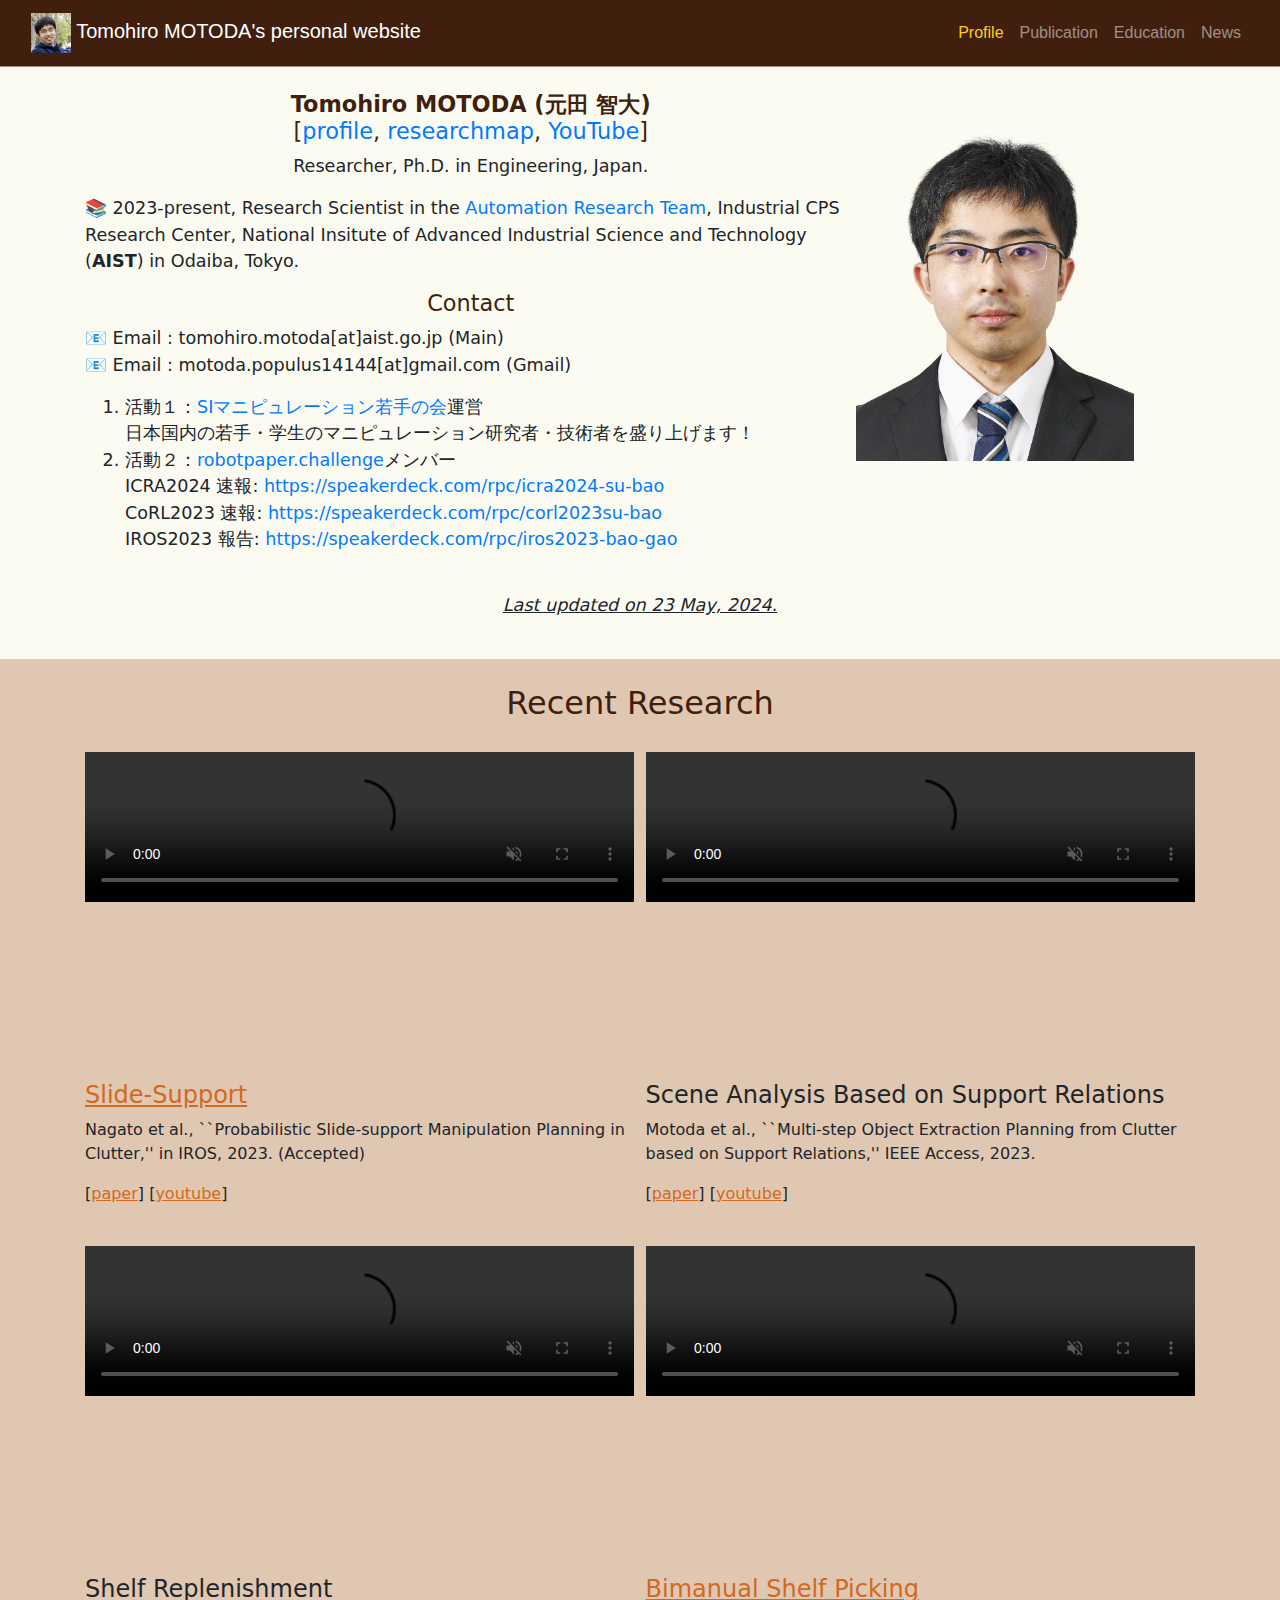
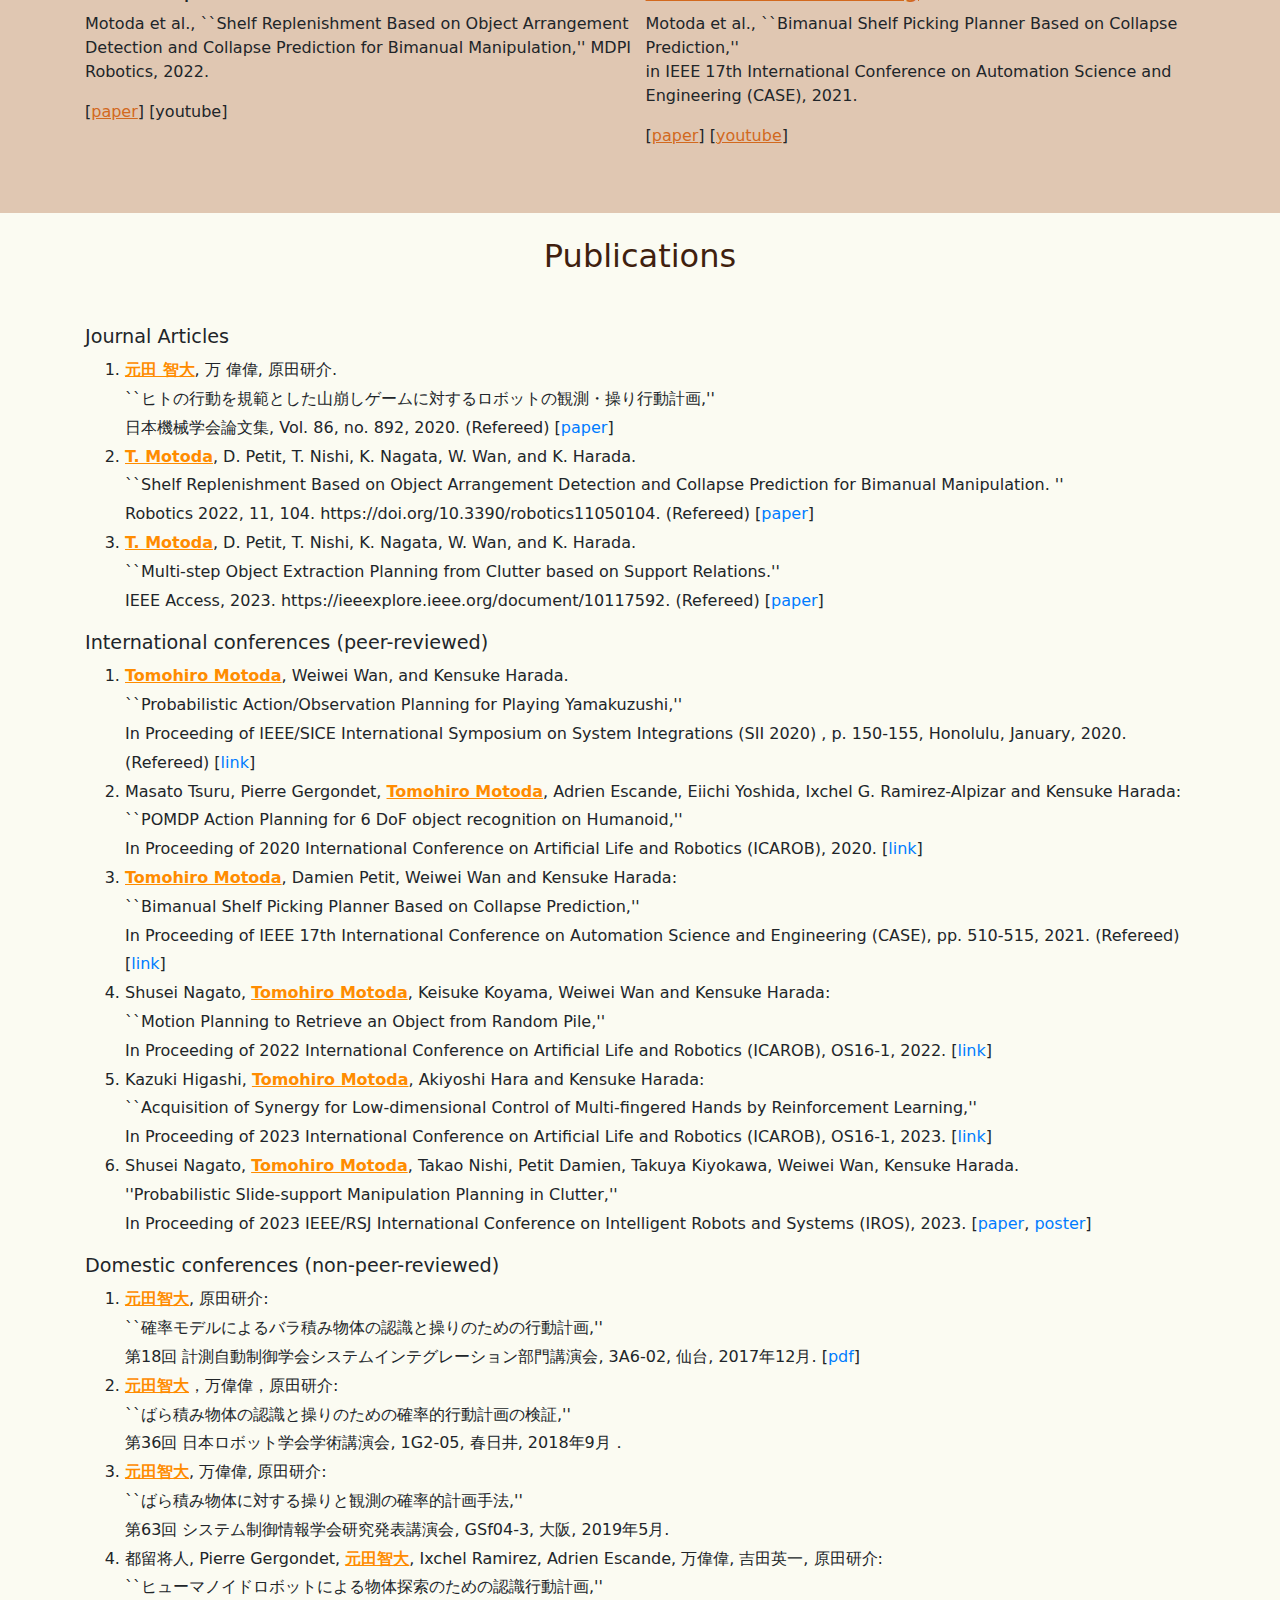
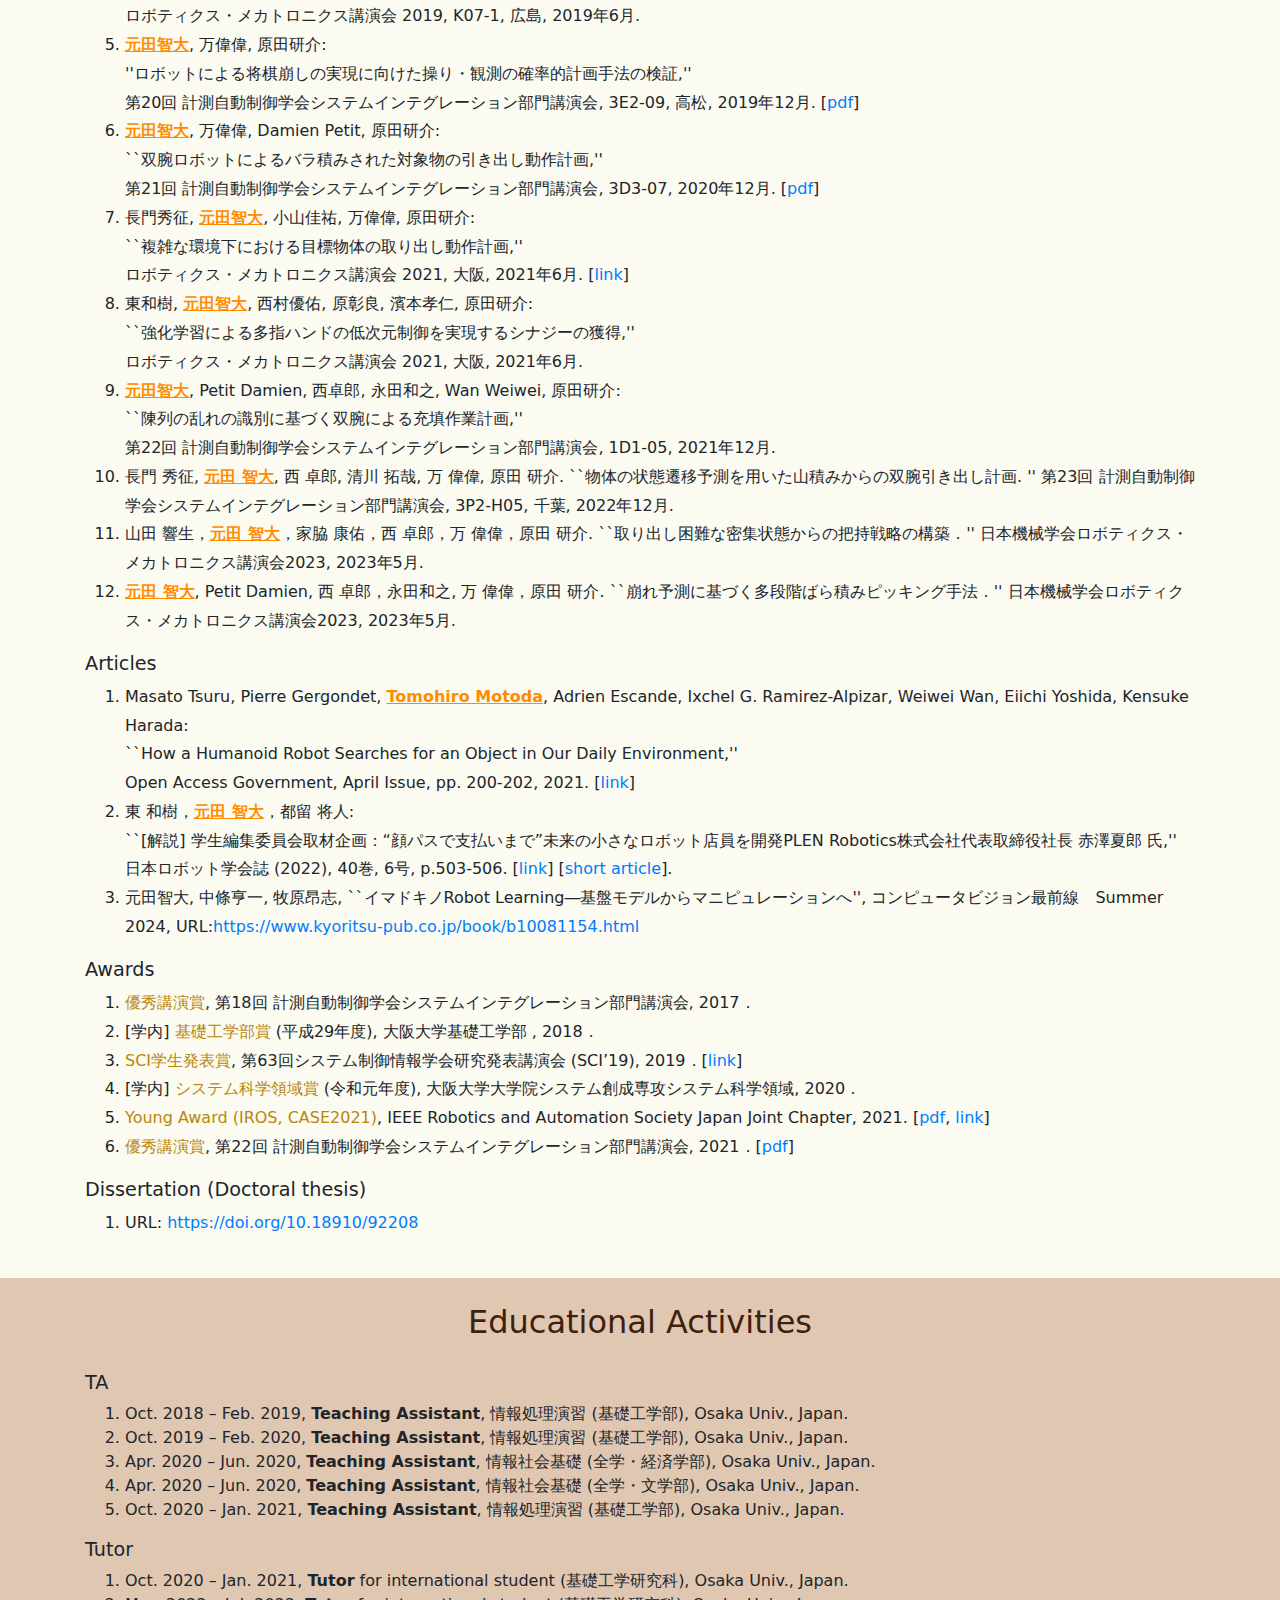
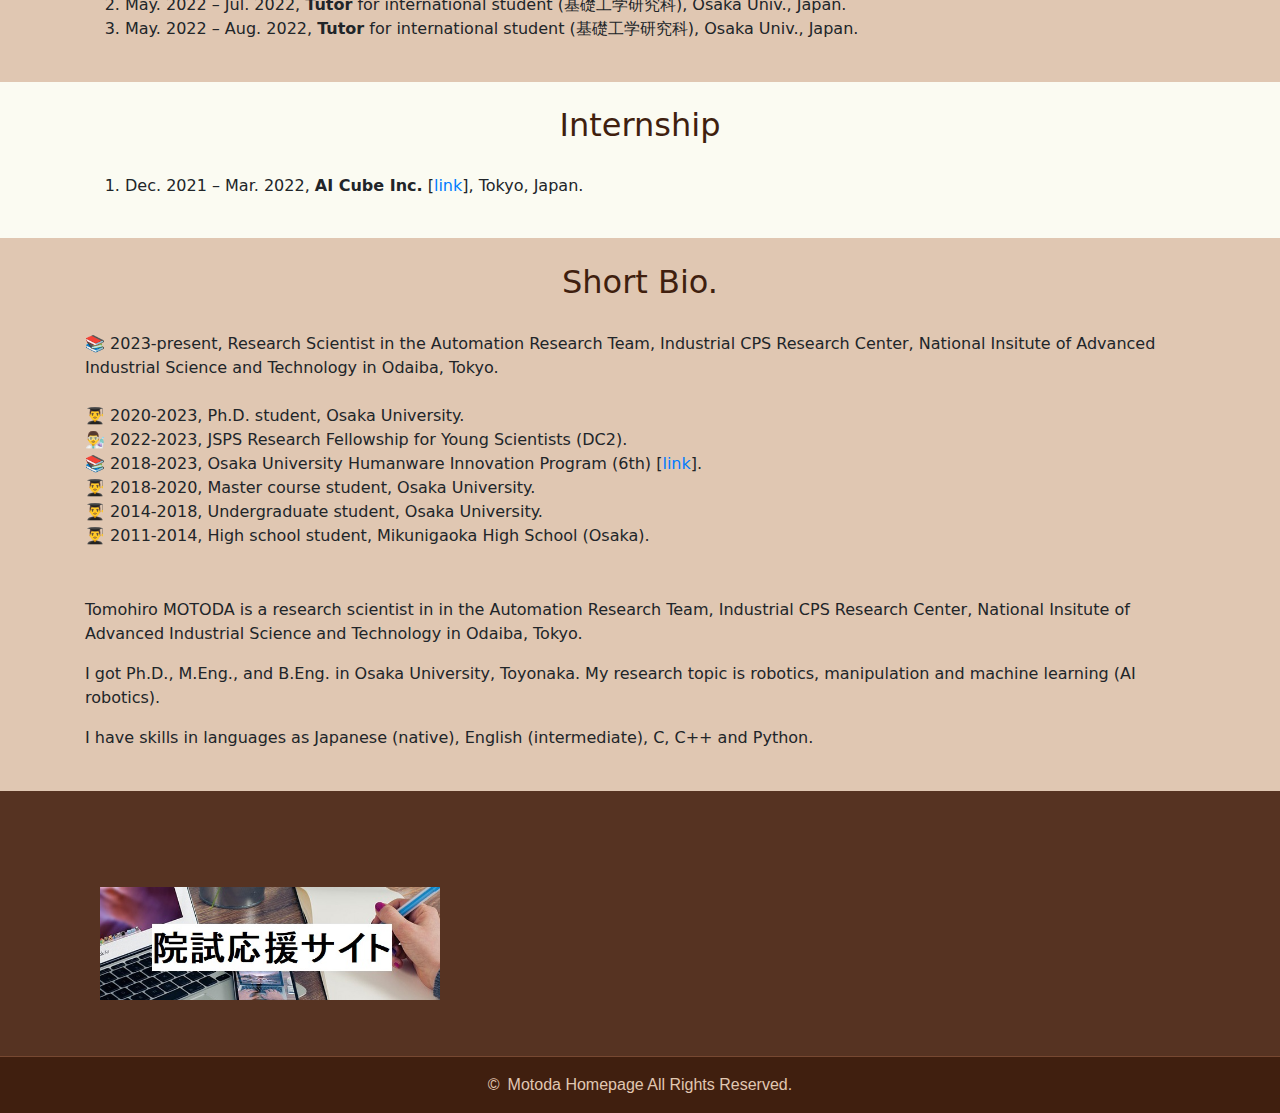
==== commit 128d0766: "Modify typo" ====
--- a/index.html
+++ b/index.html
@@ -320,7 +320,7 @@
                     Open Access Government, April Issue, pp. 200-202, 2021. [<a href="https://www.openaccessgovernment.org/humanoid-robot/107636/" target="_blank" el="noopener">link</a>]</li> 
                     <li>東 和樹，<strong>元田 智大</strong>，都留 将人:<br>``[解説] 学生編集委員会取材企画：“顔パスで支払いまで”未来の小さなロボット店員を開発PLEN Robotics株式会社代表取締役社長 赤澤夏郎 氏,''<br>
                     日本ロボット学会誌 (2022), 40巻, 6号, p.503-506. [<a href="https://www.jstage.jst.go.jp/article/jrsj/40/6/40_40_503/_article/-char/ja" target="_blank" el="noopener">link</a>] [<a href="https://robogaku.jp/news/2022/se005.html?fbclid=IwAR1VYPlnbPTmE4KlG8uaiwBqkgZTfnFMQBwR6ydAUpFxBEB1cUMAtr7RIH8" target="_blank" el="noopener">short article</a>]. </li>
-                    <li>元田智大, 中條亨一, 牧原昂志, ``イマドキノRobot Learning―基盤モデルからマニピュレーションへ'', コンピュータビジョン最前線　Summer 2024, URL:<a href="https://www.kyoritsu-pub.co.jp/book/b10081154.html" target="_blank" el="noopener>https://www.kyoritsu-pub.co.jp/book/b10081154.html</a></li>
+                    <li>元田智大, 中條亨一, 牧原昂志, ``イマドキノRobot Learning―基盤モデルからマニピュレーションへ'', コンピュータビジョン最前線　Summer 2024, URL:<a href="https://www.kyoritsu-pub.co.jp/book/b10081154.html" target="_blank" el="noopener">https://www.kyoritsu-pub.co.jp/book/b10081154.html</a></li>
                 </ol>
             </p>
 
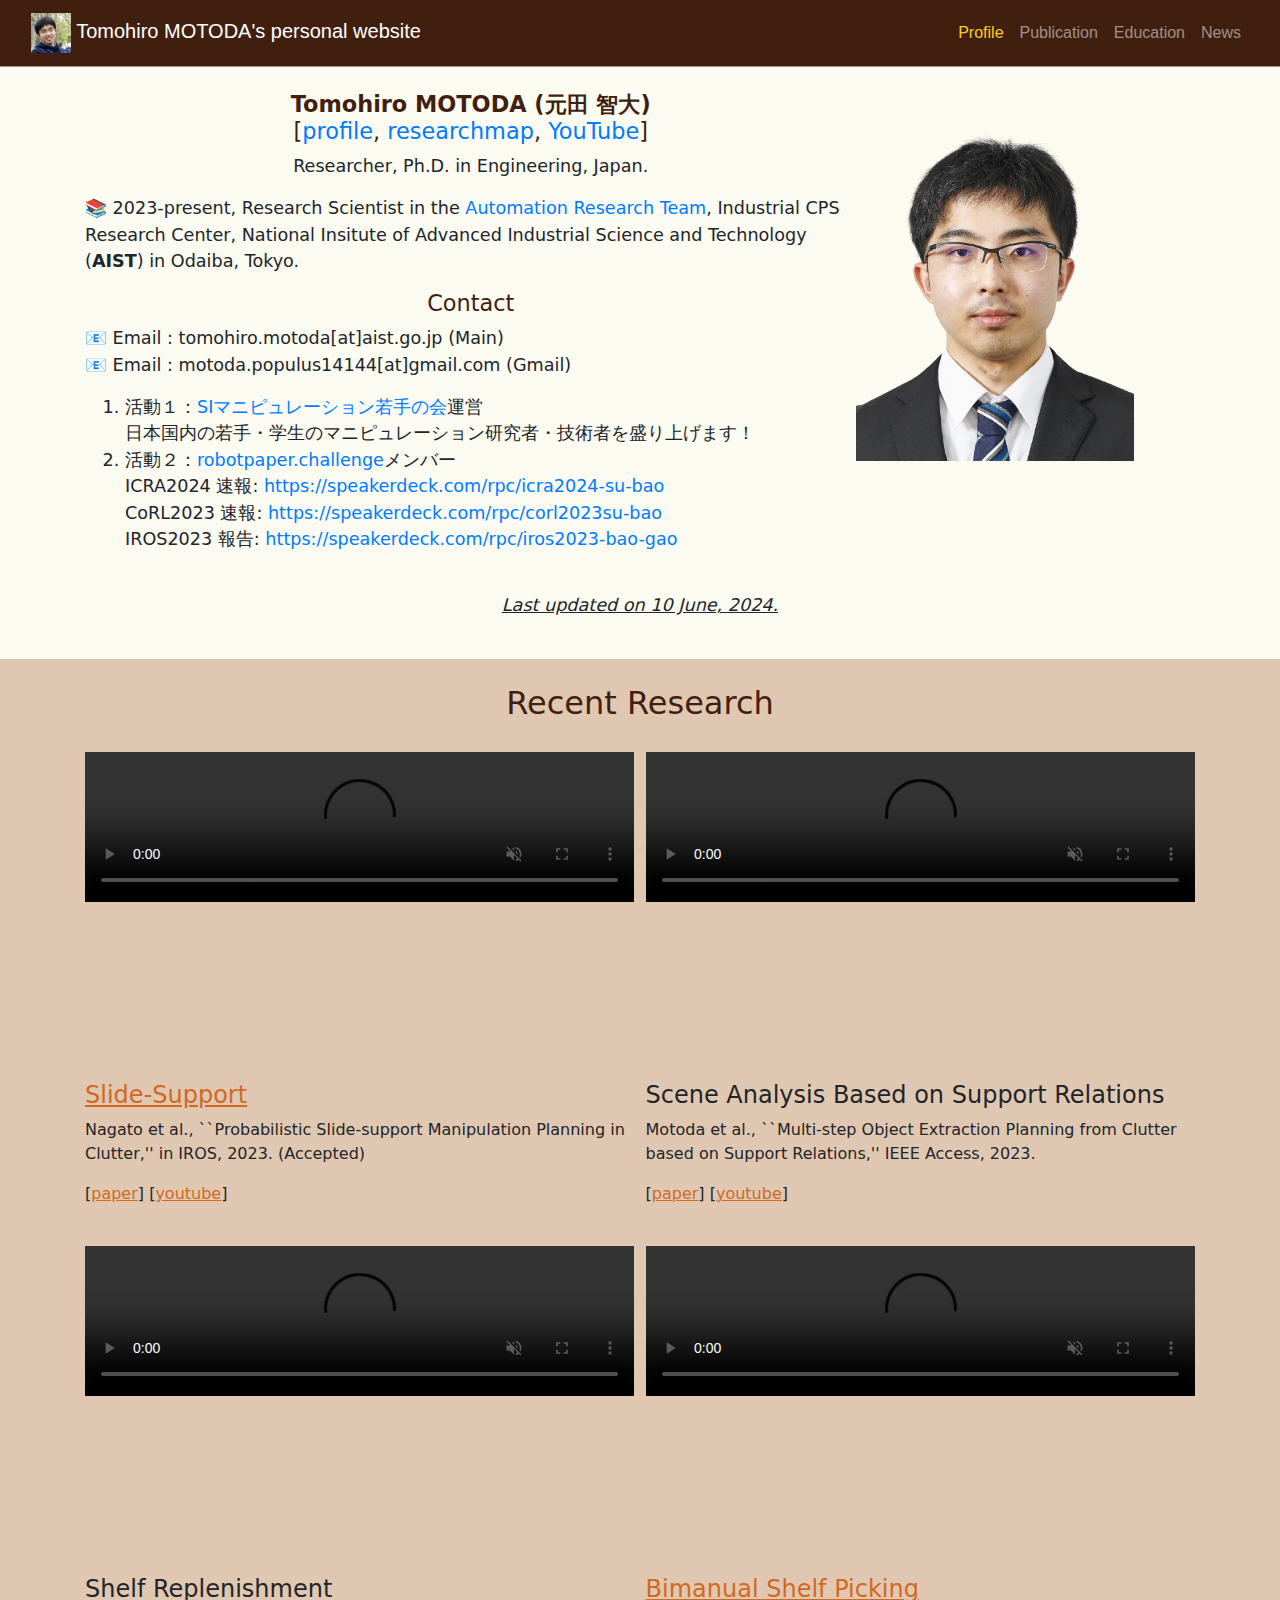
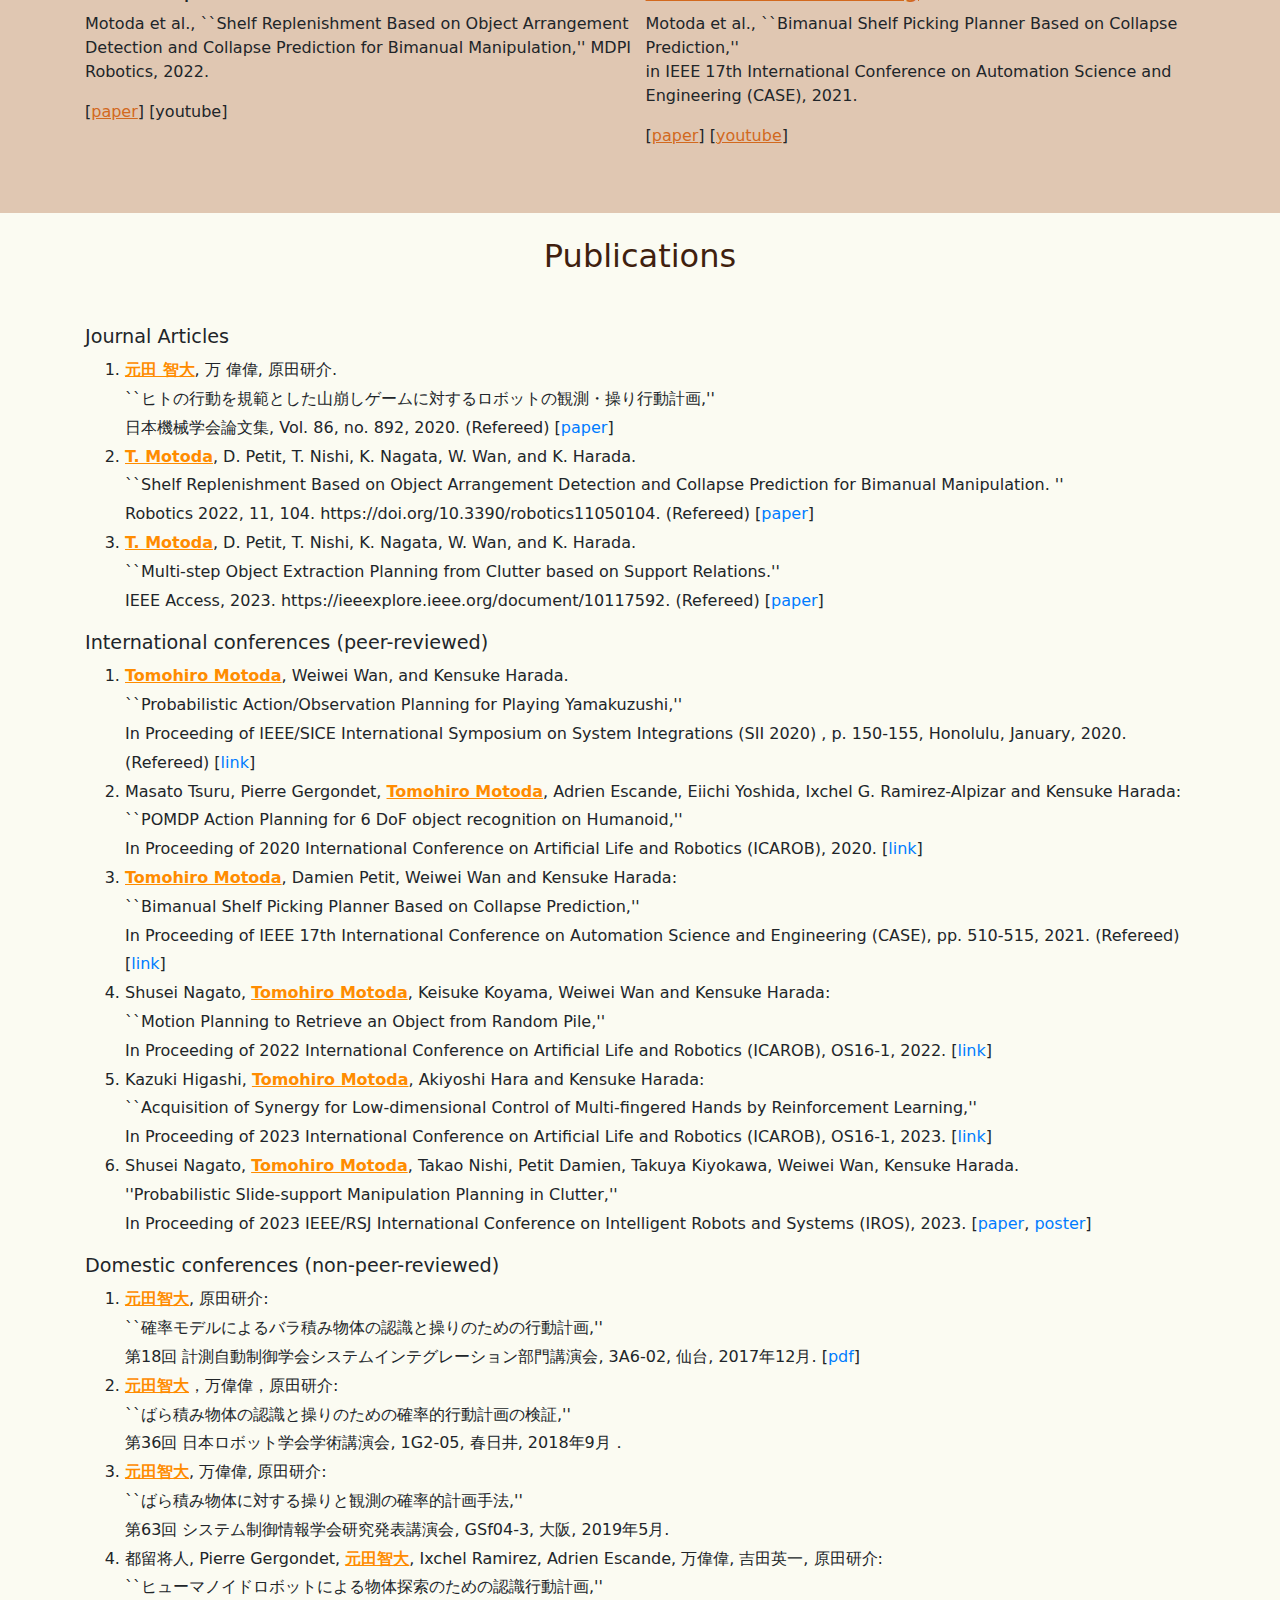
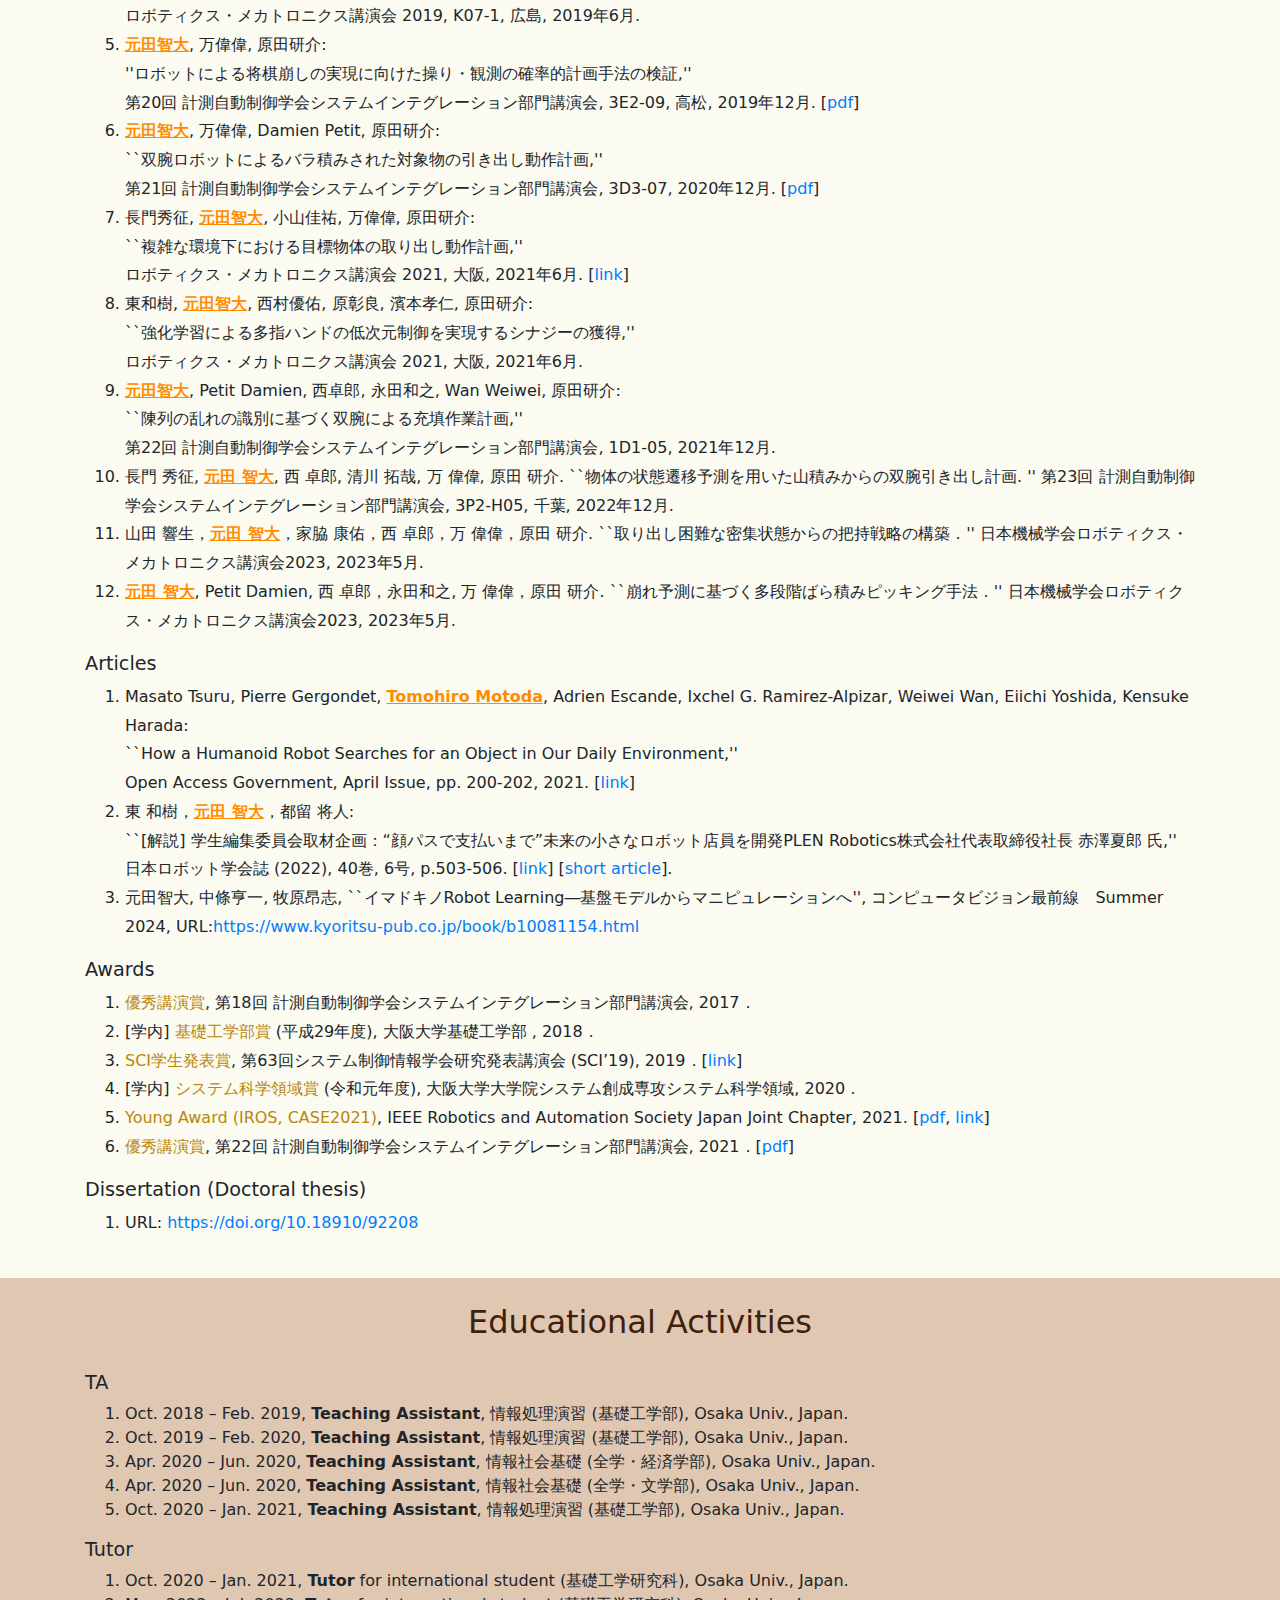
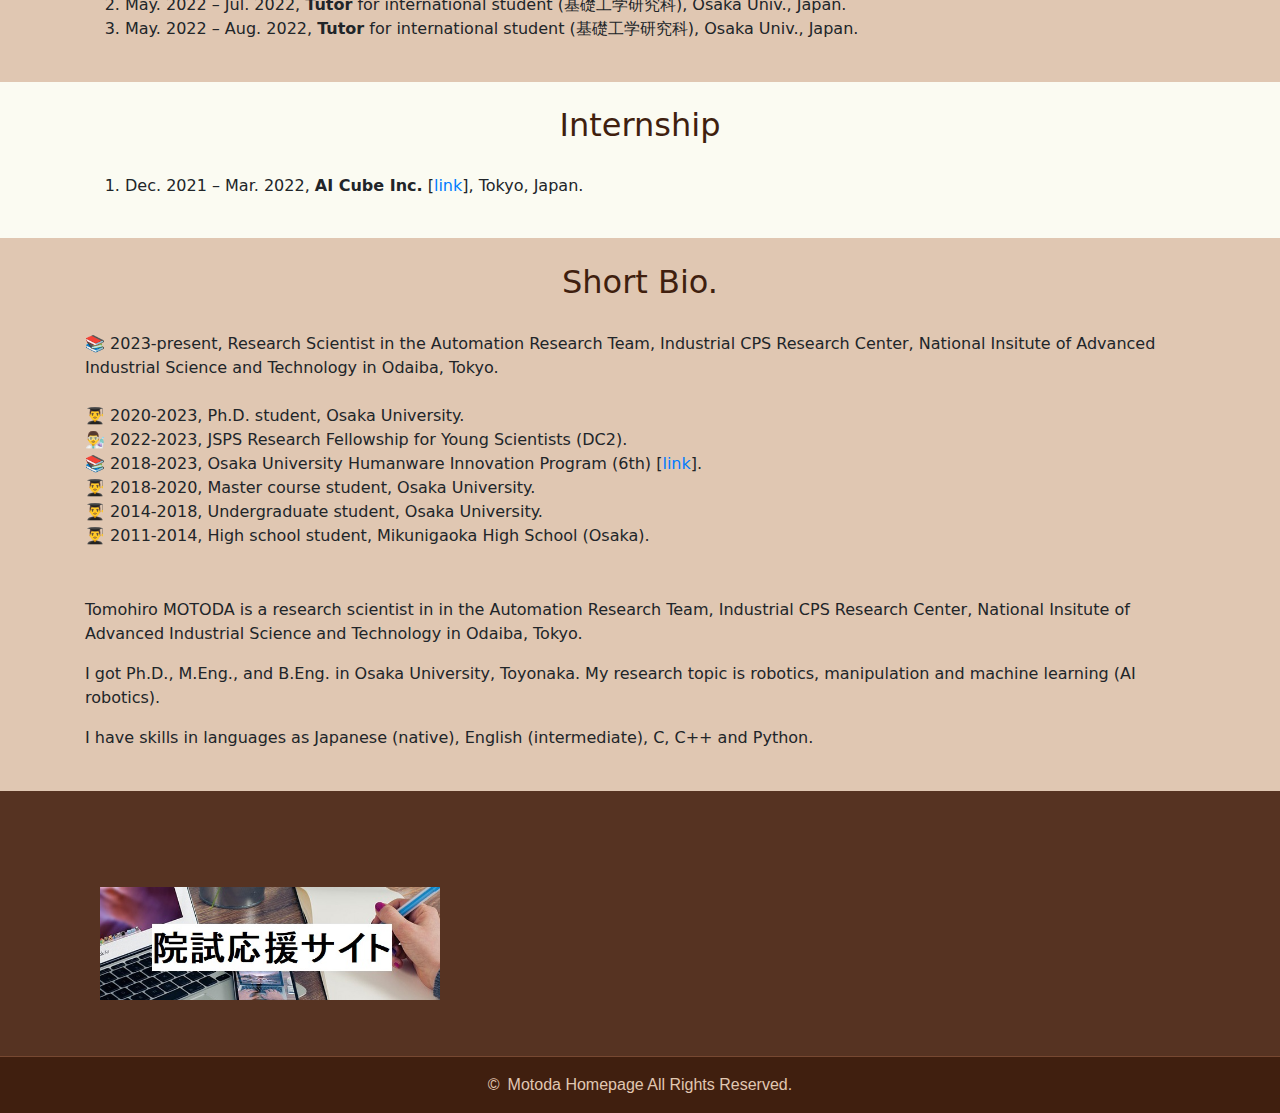
==== commit 51d83455: "Update index.html" ====
--- a/index.html
+++ b/index.html
@@ -115,7 +115,7 @@
             <img src="img/motoda_5th.png" alt="Tomohiro Face">
           </div>
         </div>
-        <p class="text-center"><i><u>Last updated on 23 May, 2024.</u></i></p>
+        <p class="text-center"><i><u>Last updated on 10 June, 2024.</u></i></p>
     </div><!-- .container -->
 </section>
 <!------------------------------------------------------------------------------------------------------------------>
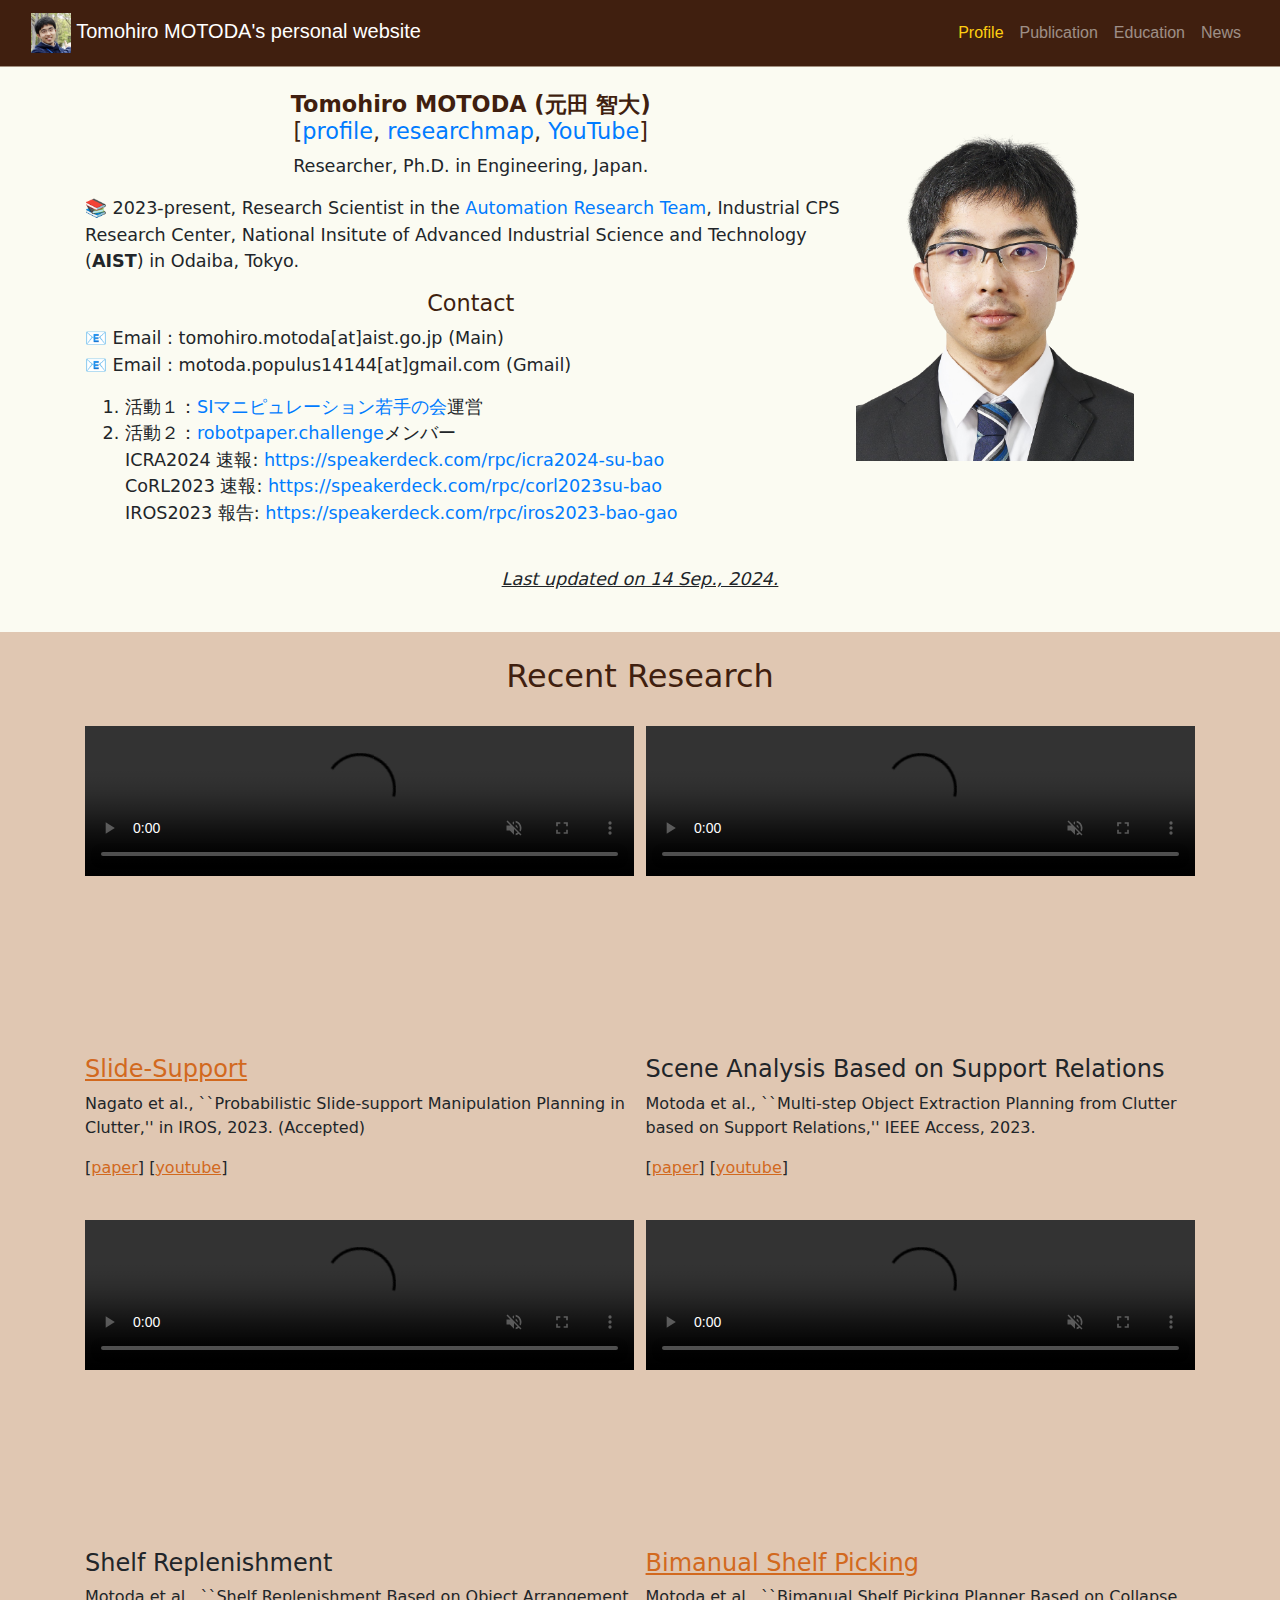
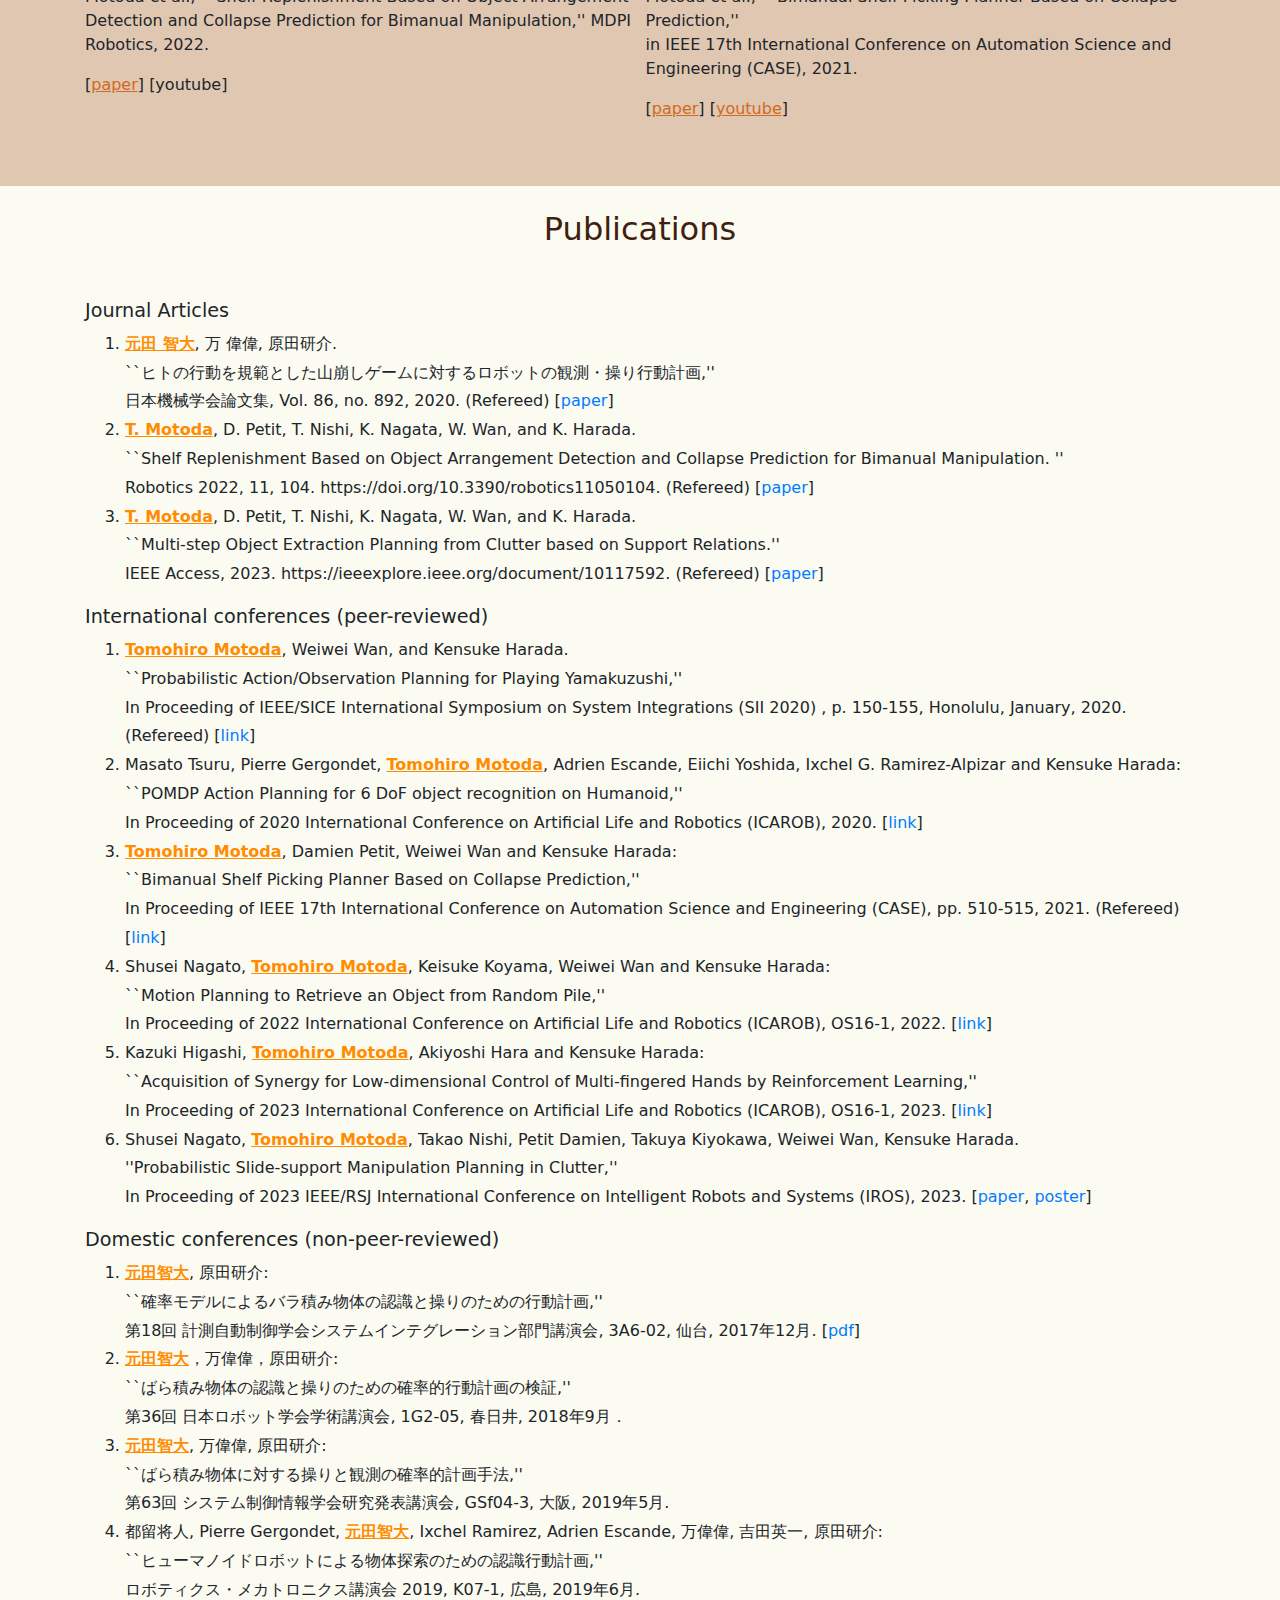
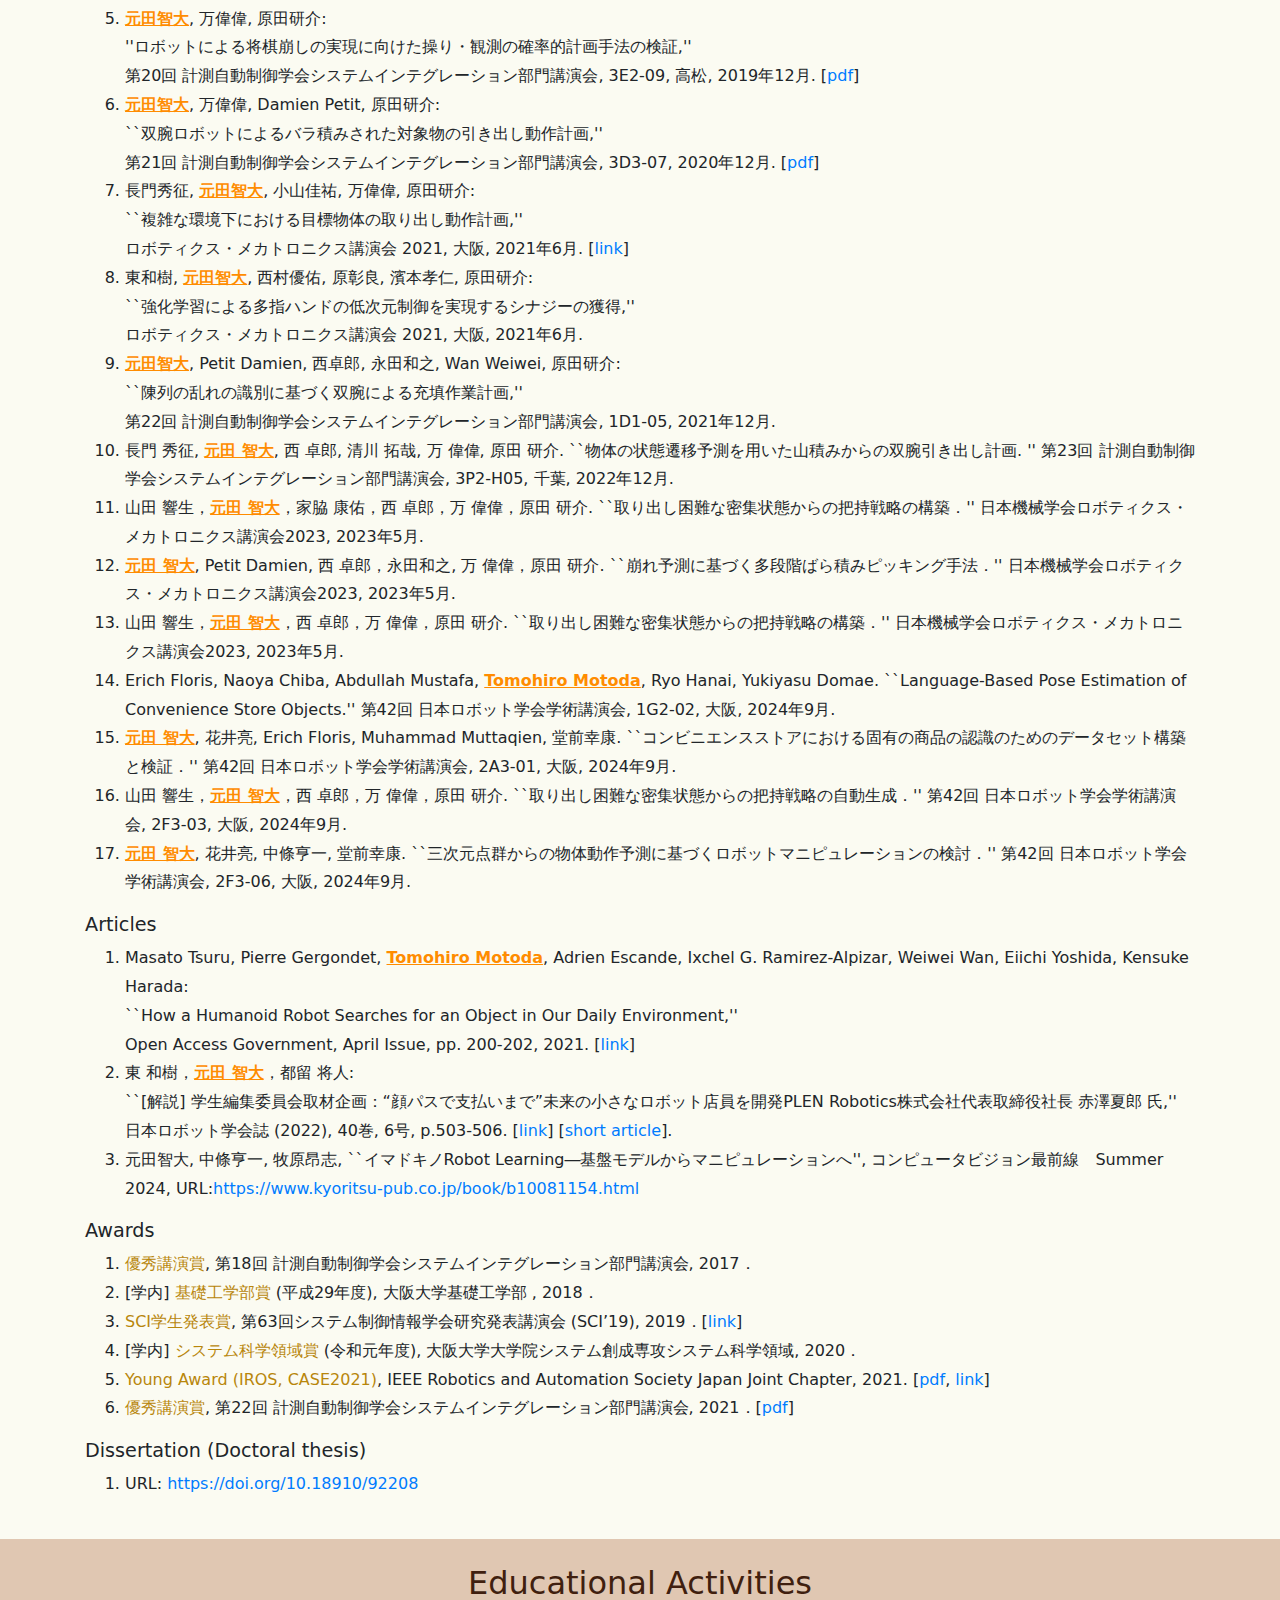
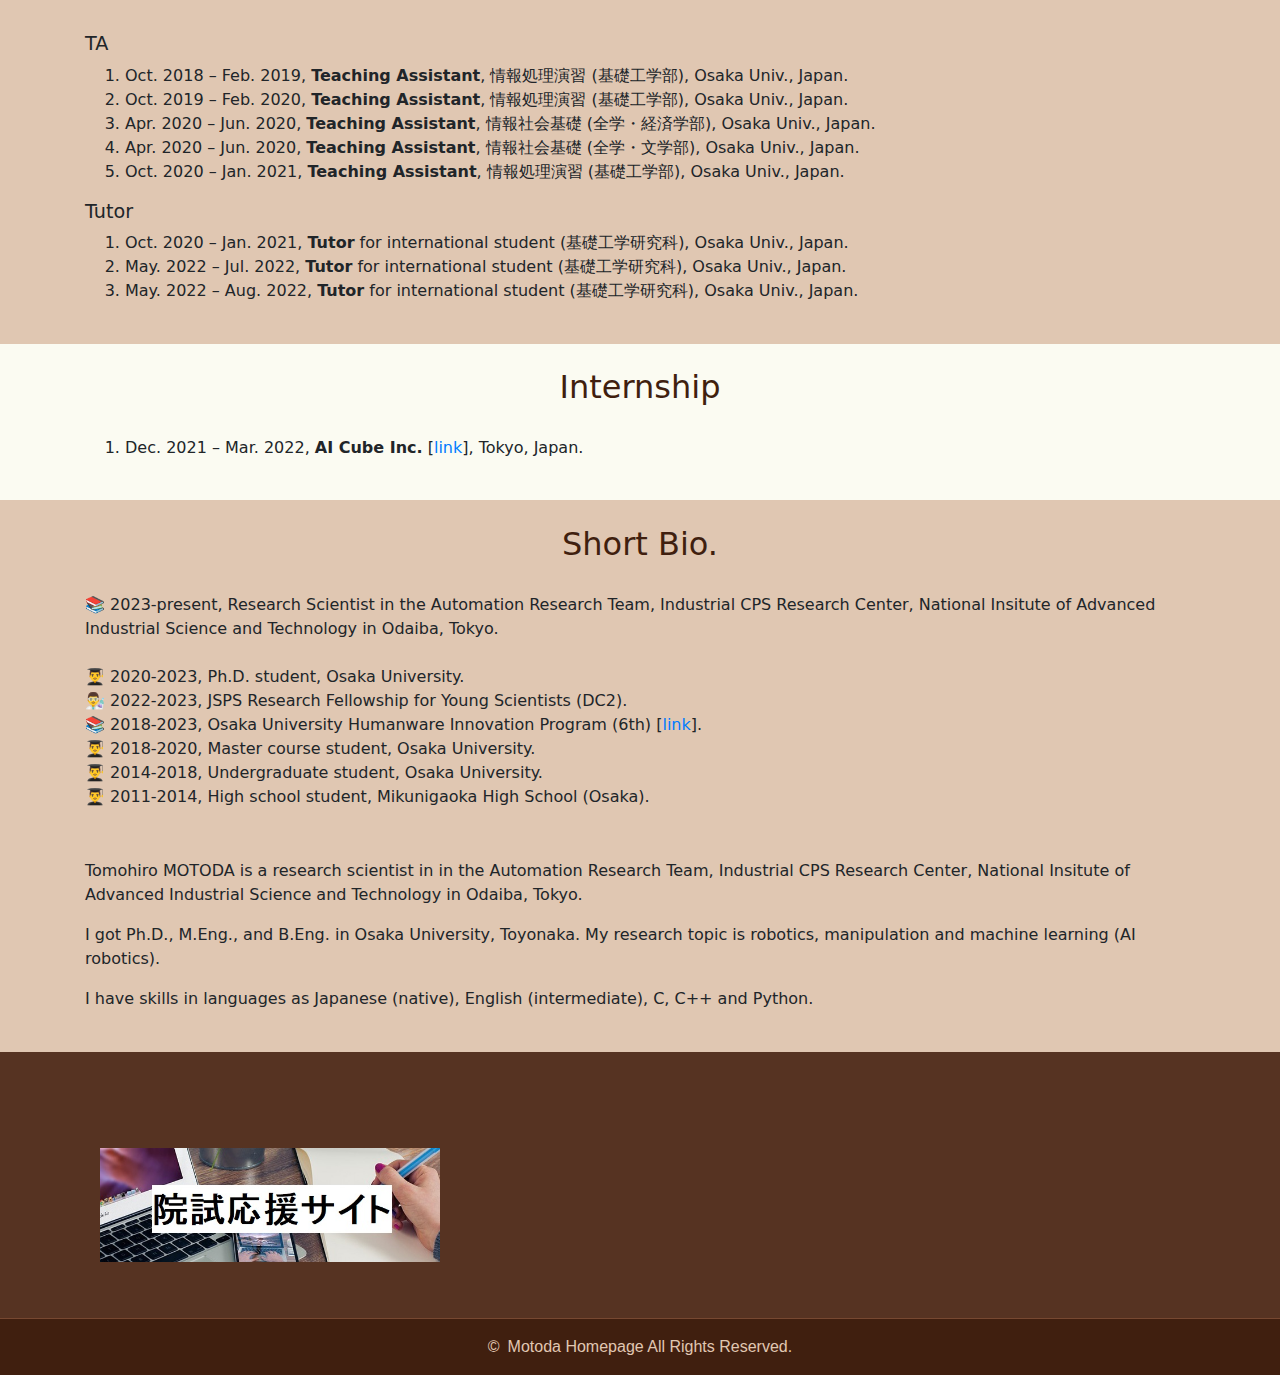
==== commit 457710ed: "Add proceedings" ====
--- a/index.html
+++ b/index.html
@@ -98,7 +98,6 @@
             <p>
               <ol>
                 <li>活動１：<a href="https://sites.google.com/view/sice-si-manipulation/Wakate/" target="_blank" el="noopener">SIマニピュレーション若手の会</a>運営<br>
-                  日本国内の若手・学生のマニピュレーション研究者・技術者を盛り上げます！
                 </li>
                 <li>活動２：<a href="https://sites.google.com/view/robotpaperchallenge">robotpaper.challenge</a>メンバー<br>
                   ICRA2024 速報: <a href="https://speakerdeck.com/rpc/icra2024-su-bao" target="_blank" el="noopener">https://speakerdeck.com/rpc/icra2024-su-bao</a><br>
@@ -115,7 +114,7 @@
             <img src="img/motoda_5th.png" alt="Tomohiro Face">
           </div>
         </div>
-        <p class="text-center"><i><u>Last updated on 10 June, 2024.</u></i></p>
+        <p class="text-center"><i><u>Last updated on 14 Sep., 2024.</u></i></p>
     </div><!-- .container -->
 </section>
 <!------------------------------------------------------------------------------------------------------------------>
@@ -266,7 +265,8 @@
                         ``確率モデルによるバラ積み物体の認識と操りのための行動計画,''<br>
                         第18回 計測自動制御学会システムインテグレーション部門講演会, 3A6-02, 仙台, 2017年12月. [<a href="pdf/si2017_motoda_poster.pdf" target="_blank" el="noopener">pdf</a>]</li>
                     <li>
-                        <strong>元田智大</strong>，万偉偉，原田研介:<br>``ばら積み物体の認識と操りのための確率的行動計画の検証,'' <br>第36回 日本ロボット学会学術講演会, 1G2-05, 春日井, 2018年9月．</li>
+                        <strong>元田智大</strong>，万偉偉，原田研介:<br>``ばら積み物体の認識と操りのための確率的行動計画の検証,'' <br>
+                        第36回 日本ロボット学会学術講演会, 1G2-05, 春日井, 2018年9月．</li>
                     <li>
                         <strong>元田智大</strong>, 万偉偉, 原田研介:<br>``ばら積み物体に対する操りと観測の確率的計画手法,'' <br>
                         第63回 システム制御情報学会研究発表講演会, GSf04-3, 大阪, 2019年5月. </li>
@@ -308,6 +308,28 @@
                         <strong>元田 智大</strong>, Petit Damien, 西 卓郎，永田和之, 万 偉偉，原田 研介. ``崩れ予測に基づく多段階ばら積みピッキング手法．''
                         日本機械学会ロボティクス・メカトロニクス講演会2023, 2023年5月. 
                     </li>
+
+                    <li>
+                        山田 響生，<strong>元田 智大</strong>，西 卓郎，万 偉偉，原田 研介. ``取り出し困難な密集状態からの把持戦略の構築．''
+                        日本機械学会ロボティクス・メカトロニクス講演会2023, 2023年5月.
+                    </li>
+                    <li>
+                        Erich Floris, Naoya Chiba, Abdullah Mustafa, <strong>Tomohiro Motoda</strong>, Ryo Hanai, Yukiyasu Domae. ``Language-Based Pose Estimation of Convenience Store Objects.''
+                            第42回 日本ロボット学会学術講演会, 1G2-02, 大阪, 2024年9月. 
+                    </li>
+                    <li>
+                        <strong>元田 智大</strong>, 花井亮, Erich Floris, Muhammad Muttaqien, 堂前幸康. ``コンビニエンスストアにおける固有の商品の認識のためのデータセット構築と検証．''
+                        第42回 日本ロボット学会学術講演会, 2A3-01, 大阪, 2024年9月. 
+                    </li>
+                    <li>
+                        山田 響生，<strong>元田 智大</strong>，西 卓郎，万 偉偉，原田 研介. ``取り出し困難な密集状態からの把持戦略の自動生成．''
+                        第42回 日本ロボット学会学術講演会, 2F3-03, 大阪, 2024年9月. 
+                    </li>
+                    <li>
+                        <strong>元田 智大</strong>, 花井亮, 中條亨一, 堂前幸康. ``三次元点群からの物体動作予測に基づくロボットマニピュレーションの検討．''
+                        第42回 日本ロボット学会学術講演会, 2F3-06, 大阪, 2024年9月. 
+                    </li>
+
 
                 </ol>               
             </p>
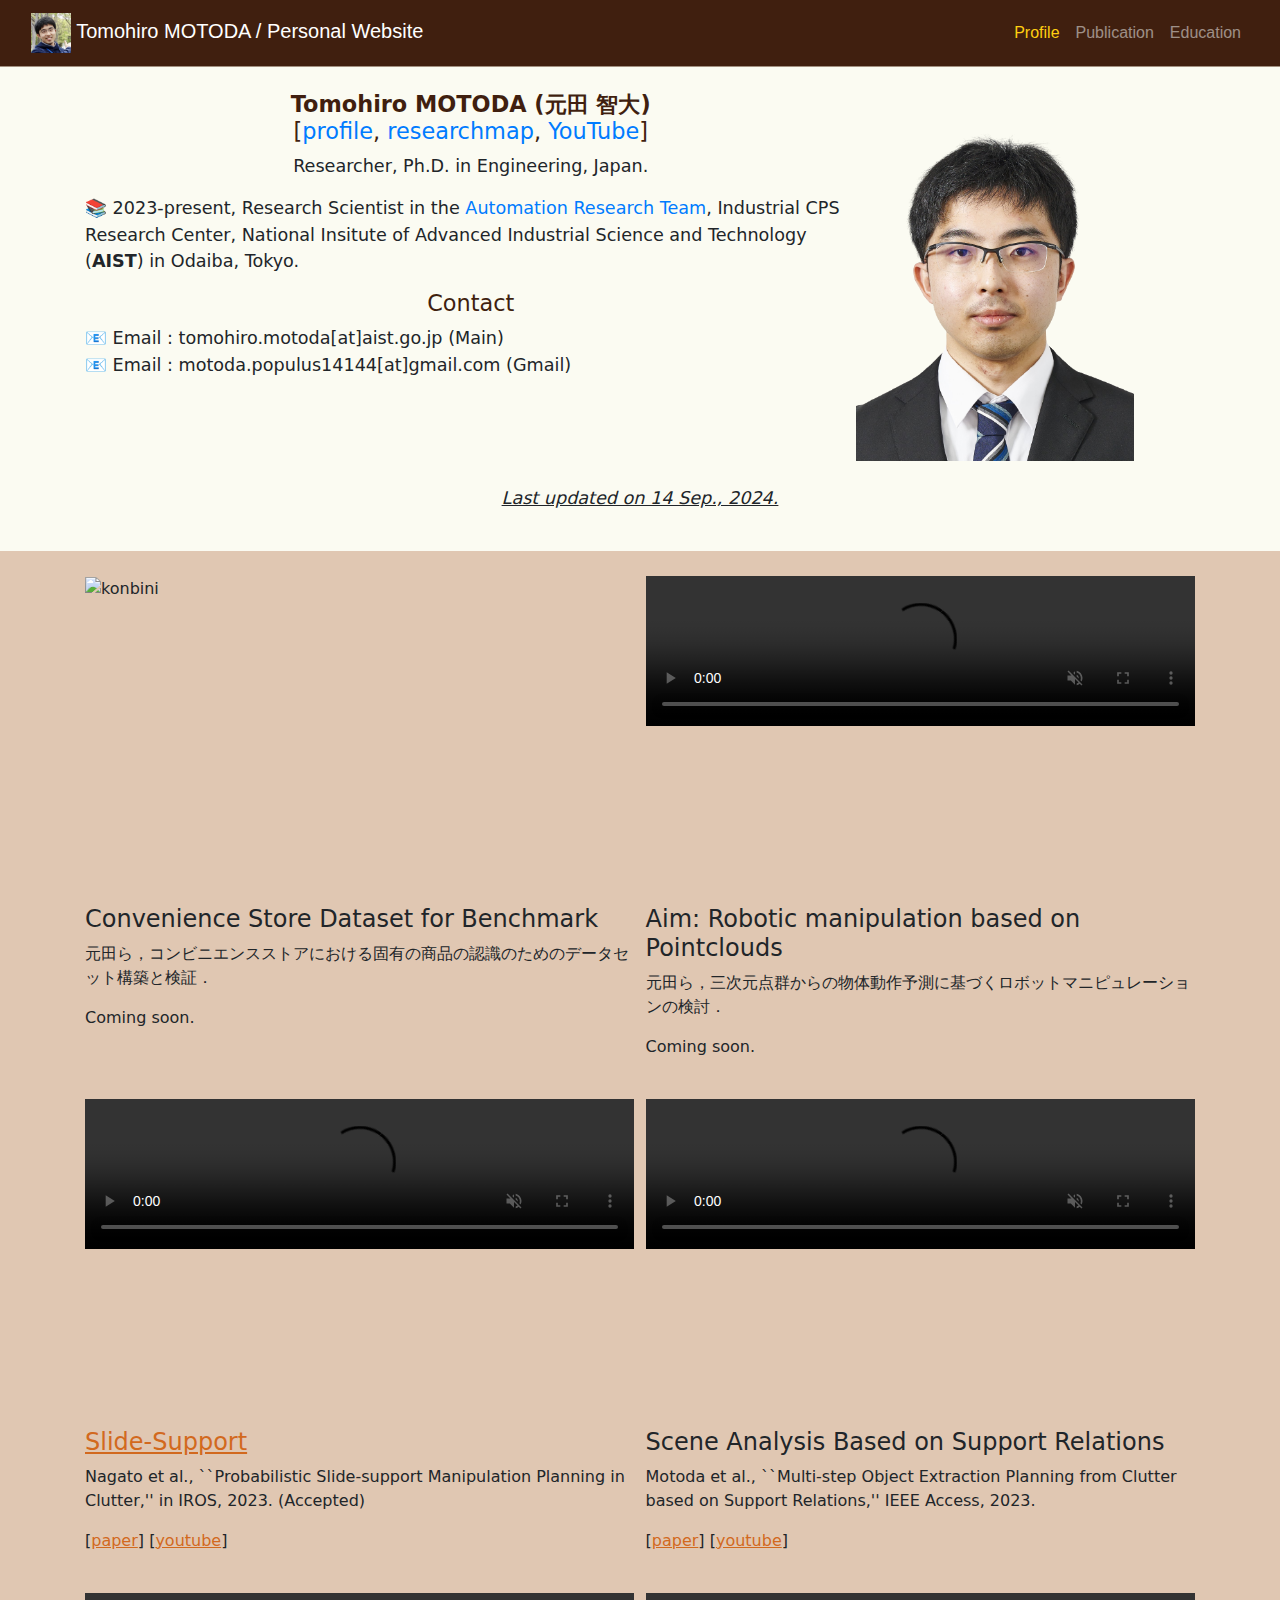
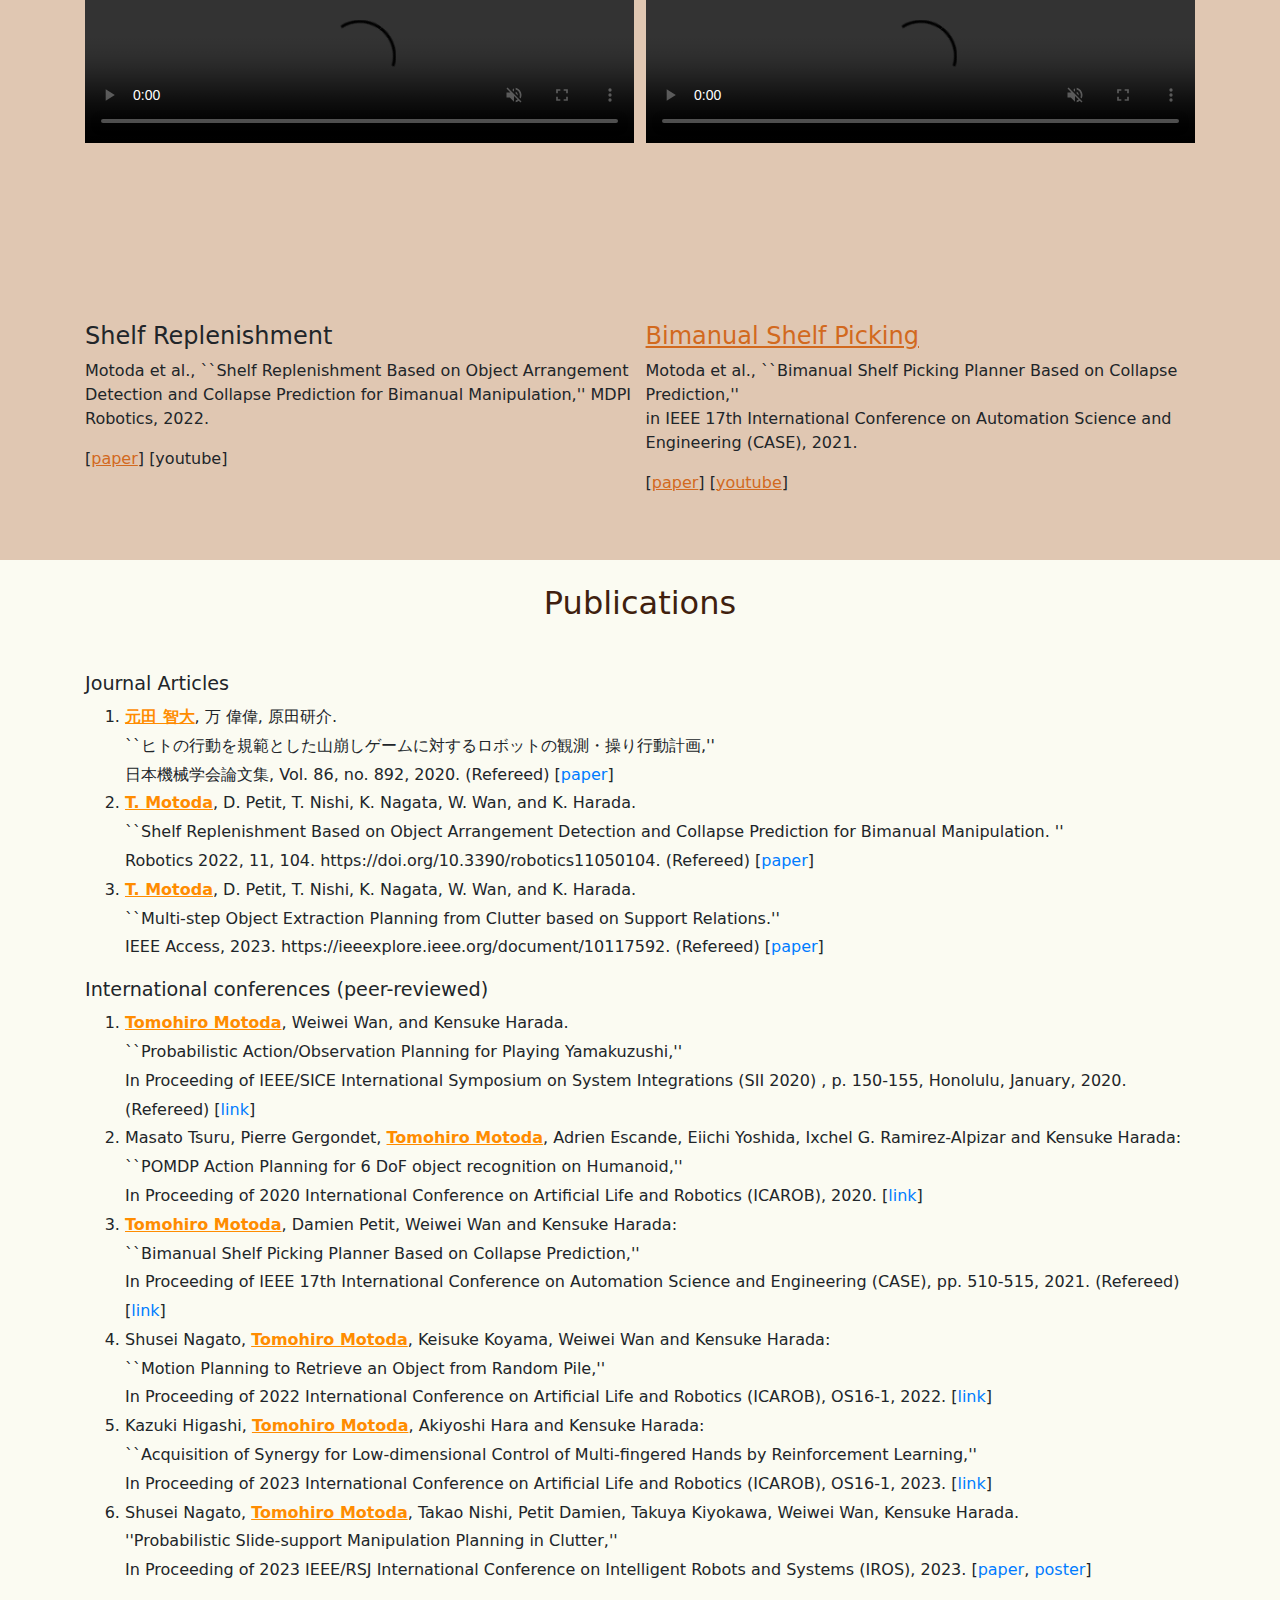
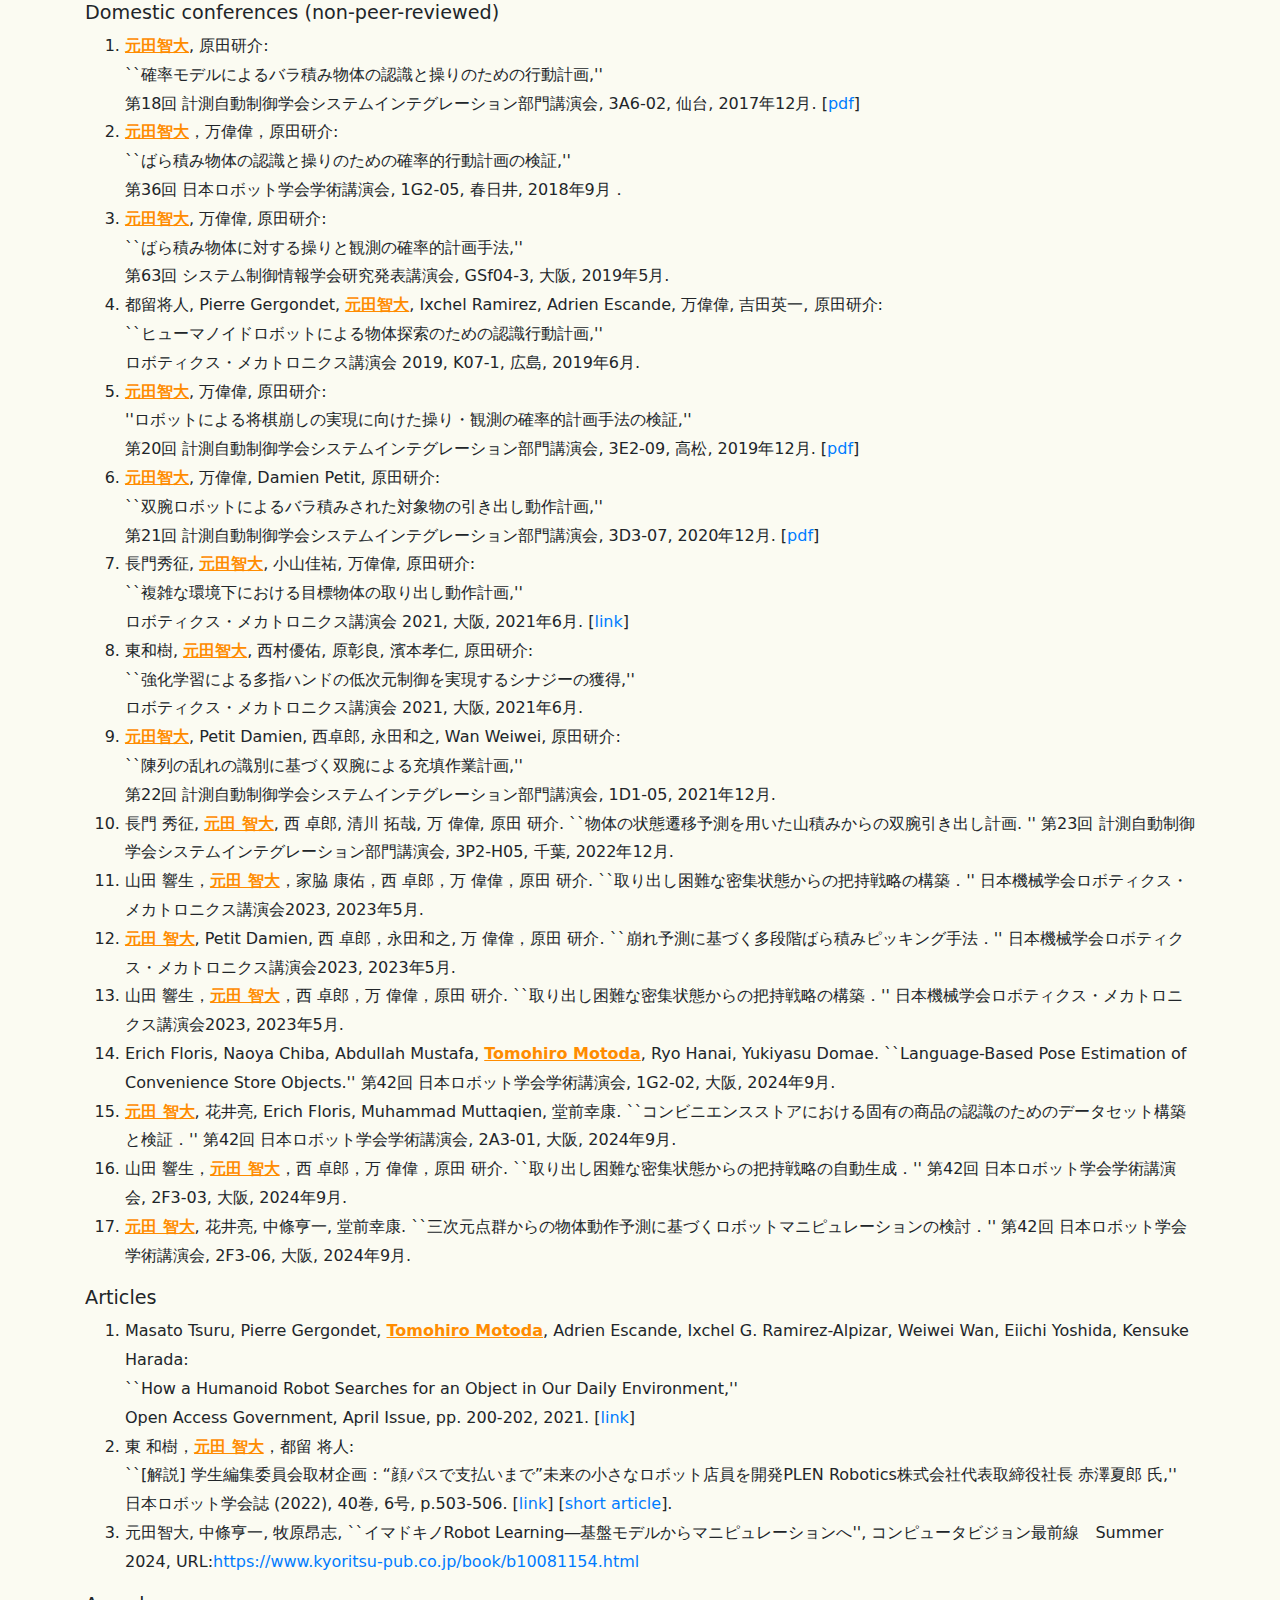
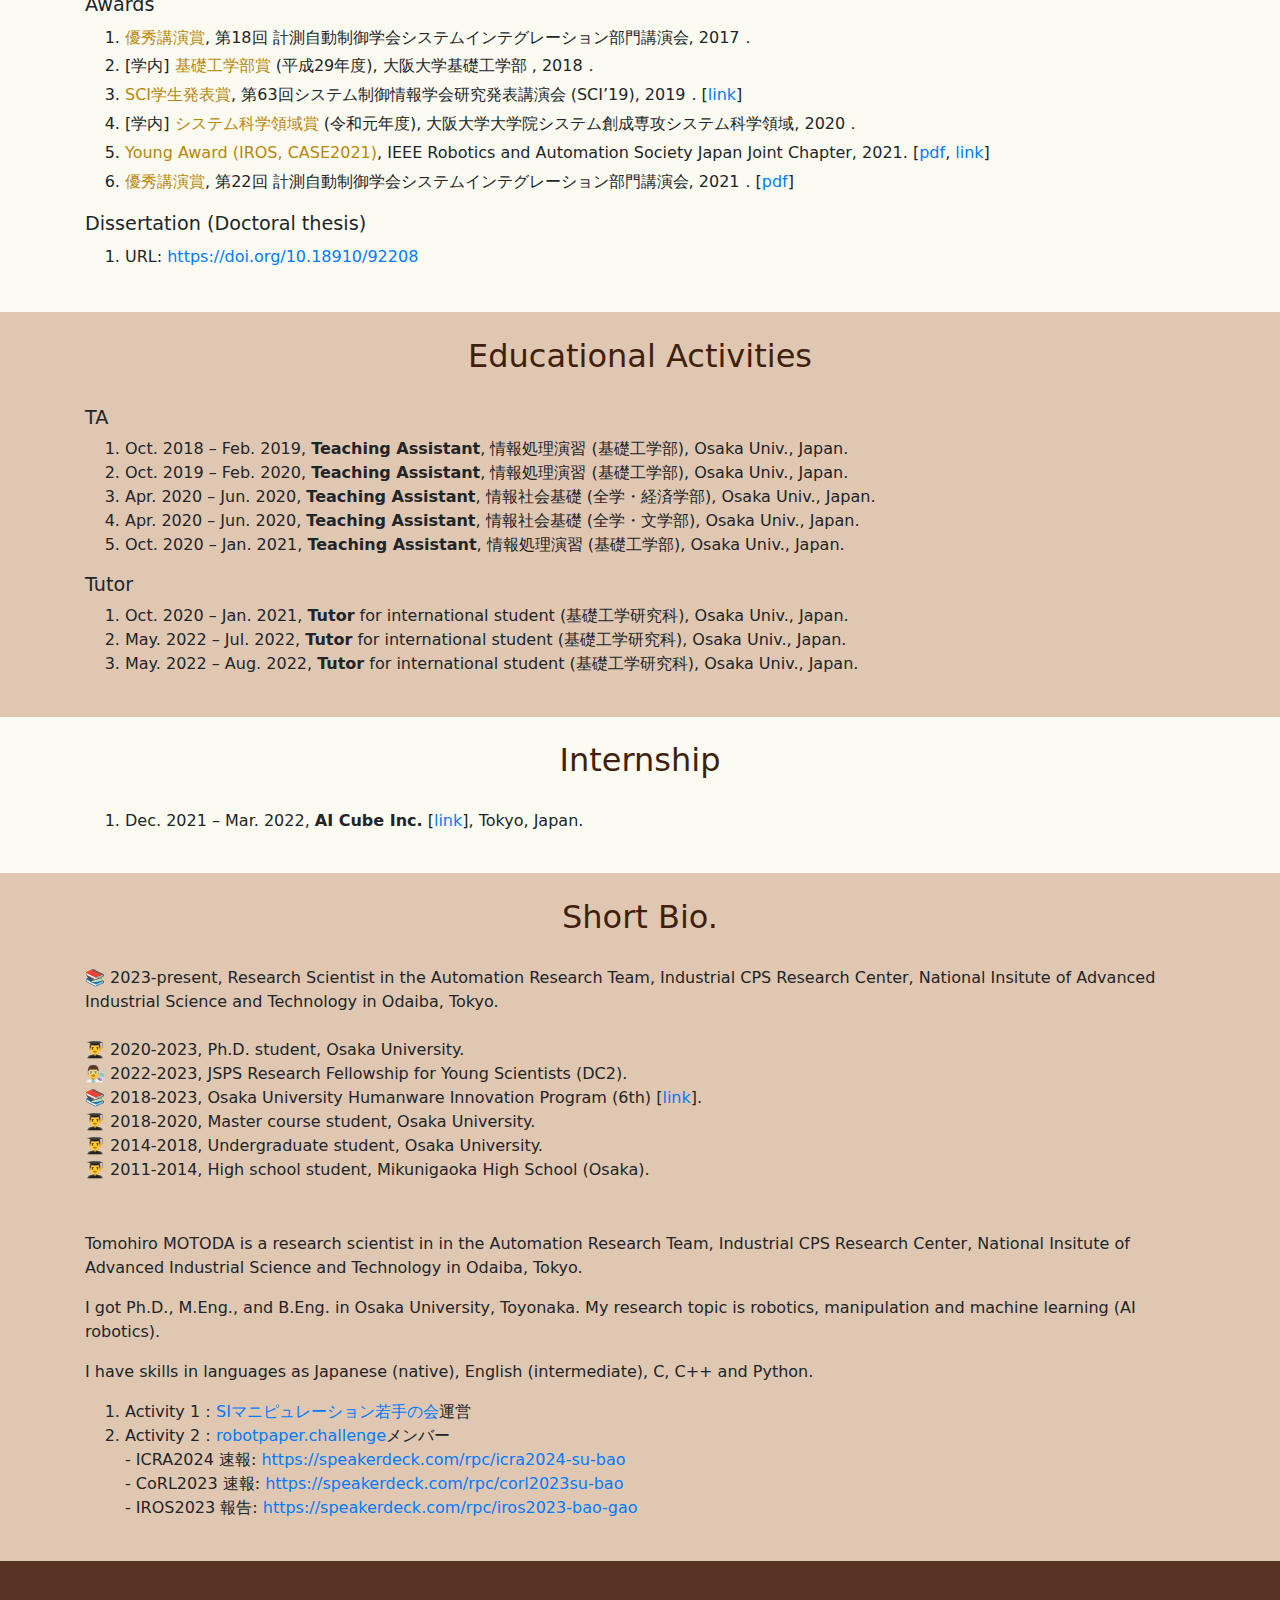
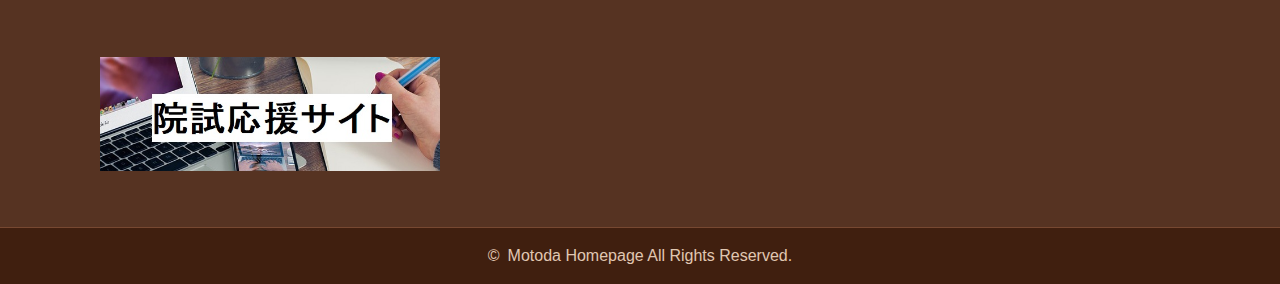
==== commit 4fc7868c: "add new activities" ====
--- a/index.html
+++ b/index.html
@@ -5,13 +5,13 @@
 <title>Home | Tomohiro Motoda</title>
 <!--ファビコンの設定-->
 <link rel="shortcut icon" href="favicon_16x16.ico">
-<meta name="description" content="Tomohiro Motoda Homepage">
+<meta name="description" content="Tomohiro Motoda Personal wbsite">
 <meta name="viewport" content="width=device-width, initial-scale=1, shrink-to-fit=no">
 <!-- OGP設定 -->
 <meta property="og:type" content="website" />
 <meta property="og:url" content="https://tomohiromotoda.github.io/" />
 <meta property="og:image" content="SNSで表示させたい画像のパス" />
-<meta property="og:title" content="Tomohiro Motoda HP" />
+<meta property="og:title" content="Tomohiro Motoda Personal website" />
 <meta property="og:description" content="元田智大, Homepage" />
 <!-- 検索結果 -->
 <meta name="keywords" content="元田智大, 元田, 智大，MOTODA, motoda, tomohiro">
@@ -47,7 +47,7 @@
 <header>
 <nav class="navbar navbar-expand-md navbar-dark">
     <div class="container-fluid">
-        <a class="navbar-brand" href="index.html"><img src="img/motoda.jpg" alt="Website Name"> Tomohiro MOTODA's personal website</a>
+        <a class="navbar-brand" href="index.html"><img src="img/motoda.jpg" alt="Website Name"> Tomohiro MOTODA / Personal Website</a>
         <button class="navbar-toggler" type="button" data-toggle="collapse" data-target="#navbarSupportedContent" aria-controls="navbarSupportedContent" aria-expanded="false" aria-label="Toggle navigation"><span class="navbar-toggler-icon"></span> </button>
 
         <div class="collapse navbar-collapse justify-content-end" id="navbarSupportedContent">
@@ -55,7 +55,7 @@
                 <li class="nav-item active"><a href="#sec1" class="nav-link">Profile</a></li>
                 <li class="nav-item"><a href="#sec2" class="nav-link">Publication</a></li>
                 <li class="nav-item"><a href="#sec3" class="nav-link">Education</a></li>
-                <li class="nav-item"><a href="#sec5" class="nav-link">News</a></li>
+                <!--<li class="nav-item"><a href="#sec5" class="nav-link">News</a></li>-->
             </ul>
         </div>
      </div>    
@@ -95,24 +95,13 @@
                 &#128231; Email : motoda.populus14144[at]gmail.com (Gmail) <br>
                 <!--&#128231; Email : motoda[at]hlab.sys.es.osaka-u.ac.jp (Osaka Univ.)-->
             </p>
-            <p>
-              <ol>
-                <li>活動１：<a href="https://sites.google.com/view/sice-si-manipulation/Wakate/" target="_blank" el="noopener">SIマニピュレーション若手の会</a>運営<br>
-                </li>
-                <li>活動２：<a href="https://sites.google.com/view/robotpaperchallenge">robotpaper.challenge</a>メンバー<br>
-                  ICRA2024 速報: <a href="https://speakerdeck.com/rpc/icra2024-su-bao" target="_blank" el="noopener">https://speakerdeck.com/rpc/icra2024-su-bao</a><br>
-                  CoRL2023 速報: <a href="https://speakerdeck.com/rpc/corl2023su-bao" target="_blank" el="noopener">https://speakerdeck.com/rpc/corl2023su-bao</a><br>
-                  IROS2023 報告: <a href="https://speakerdeck.com/rpc/iros2023-bao-gao" target="_blank" el="noopener">https://speakerdeck.com/rpc/iros2023-bao-gao</a>
-                </li>
-              </ol>
-            </p>
             <!--<p>Please replace [at] to @.</p>-->
           </div>
           <div class="float-face">
             <!--<img src="img/motoda.jpg">-->
             <!--<img src="img/motoda_3rd.png">-->
             <img src="img/motoda_5th.png" alt="Tomohiro Face">
-          </div>
+        </div>
         </div>
         <p class="text-center"><i><u>Last updated on 14 Sep., 2024.</u></i></p>
     </div><!-- .container -->
@@ -122,7 +111,29 @@
 <section id="sec_research">
     <div class="container">
 
-        <h2 class="text-center">Recent Research</h2>
+        <!--<h2 class="text-center">Recent Research</h2>-->
+
+        <div class="wrap">
+            <div class="float-left" >
+                <div class="youtube">
+                    <img width="100%" src="img/list_konbini.png" alt="konbini">
+                </div>
+                <h4><spam></spam>Convenience Store Dataset for Benchmark</spam></h4>
+                    <p>元田ら，コンビニエンスストアにおける固有の商品の認識のためのデータセット構築と検証．</p> 
+                    <p>Coming soon. </p>
+            </div>
+            <div class="float-right" >
+                <div class="youtube">
+                    <video width="100%" src="video/point_picking.mp4" controls autoplay muted>
+                        I am sorry. It seems that this video is not supported at your environment. 
+                        <!-- 動画が再生されない時のメッセージ -->
+                    </video>
+                </div>
+                <h4><spam></spam>Aim: Robotic manipulation based on Pointclouds</spam></h4>
+                    <p>元田ら，三次元点群からの物体動作予測に基づくロボットマニピュレーションの検討．</p> 
+                    <p>Coming soon. </p>
+            </div>
+        </div>
 
         <div class="wrap">
           <div class="float-left" >
@@ -426,6 +437,19 @@
         <p>Tomohiro MOTODA is a research scientist in in the Automation Research Team, Industrial CPS Research Center, National Insitute of Advanced Industrial Science and Technology in Odaiba, Tokyo. </p>
         <p>I got Ph.D., M.Eng., and B.Eng. in Osaka University, Toyonaka. My research topic is robotics, manipulation and machine learning (AI robotics). </p>
         <p>I have skills in languages as Japanese (native), English (intermediate), C, C++ and Python. </p>
+        
+        <p>
+            <ol>
+              <li>Activity 1：<a href="https://sites.google.com/view/sice-si-manipulation/Wakate/" target="_blank" el="noopener">SIマニピュレーション若手の会</a>運営<br>
+              </li>
+              <li>Activity 2：<a href="https://sites.google.com/view/robotpaperchallenge">robotpaper.challenge</a>メンバー<br>
+                 - ICRA2024 速報: <a href="https://speakerdeck.com/rpc/icra2024-su-bao" target="_blank" el="noopener">https://speakerdeck.com/rpc/icra2024-su-bao</a><br>
+                 - CoRL2023 速報: <a href="https://speakerdeck.com/rpc/corl2023su-bao" target="_blank" el="noopener">https://speakerdeck.com/rpc/corl2023su-bao</a><br>
+                 - IROS2023 報告: <a href="https://speakerdeck.com/rpc/iros2023-bao-gao" target="_blank" el="noopener">https://speakerdeck.com/rpc/iros2023-bao-gao</a>
+              </li>
+            </ol>
+        </p>
+        
         <!--<p>Tomohiro MOTODA is a Ph.D. student from Osaka, Japan. He enrolled in Osaka University in 2014 and entered the graduate program in 2018. His research focus is on robotic manipulation, with a goal of developing a new bin-picking system that is both safe and simple to use. 
           He has a strong foundation in computer programming, with skills in languages such as C, C++, Python, and intermediate level ROS programming.</p>-->
     </div><!-- .container -->    
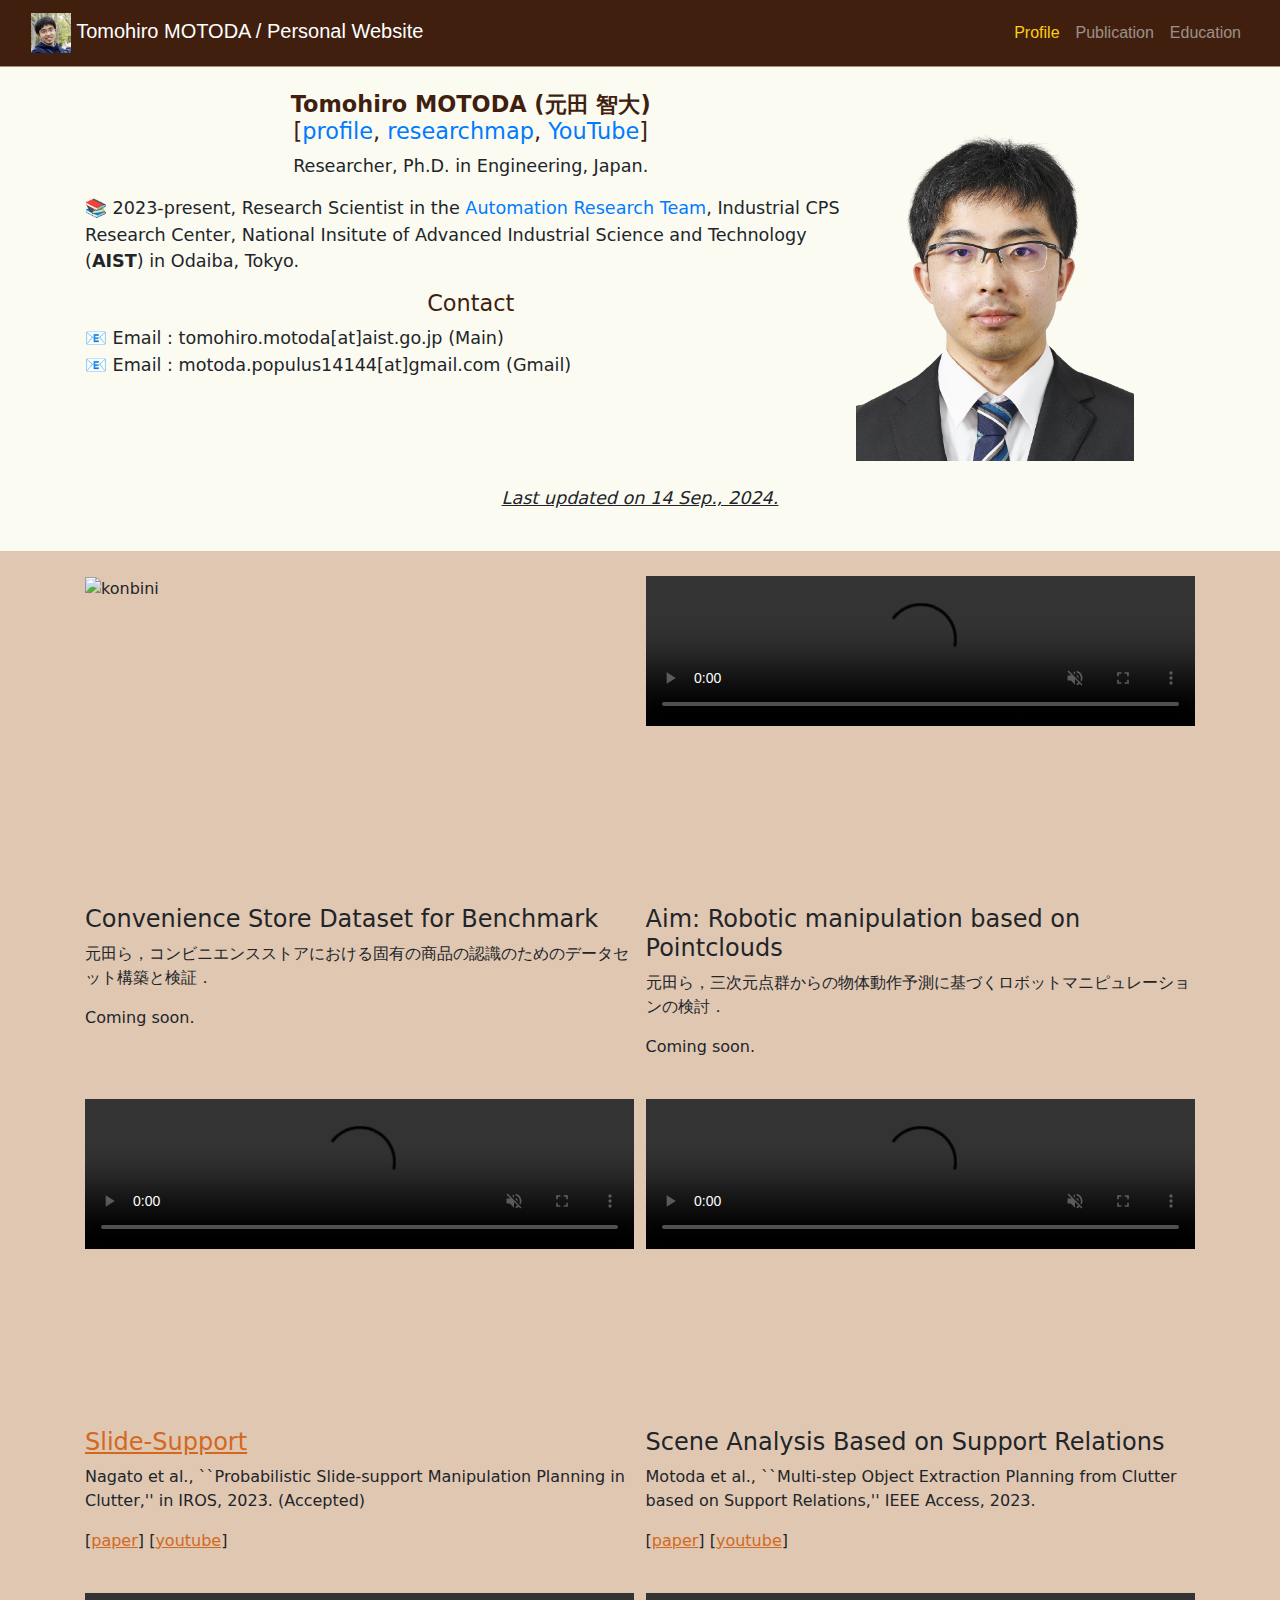
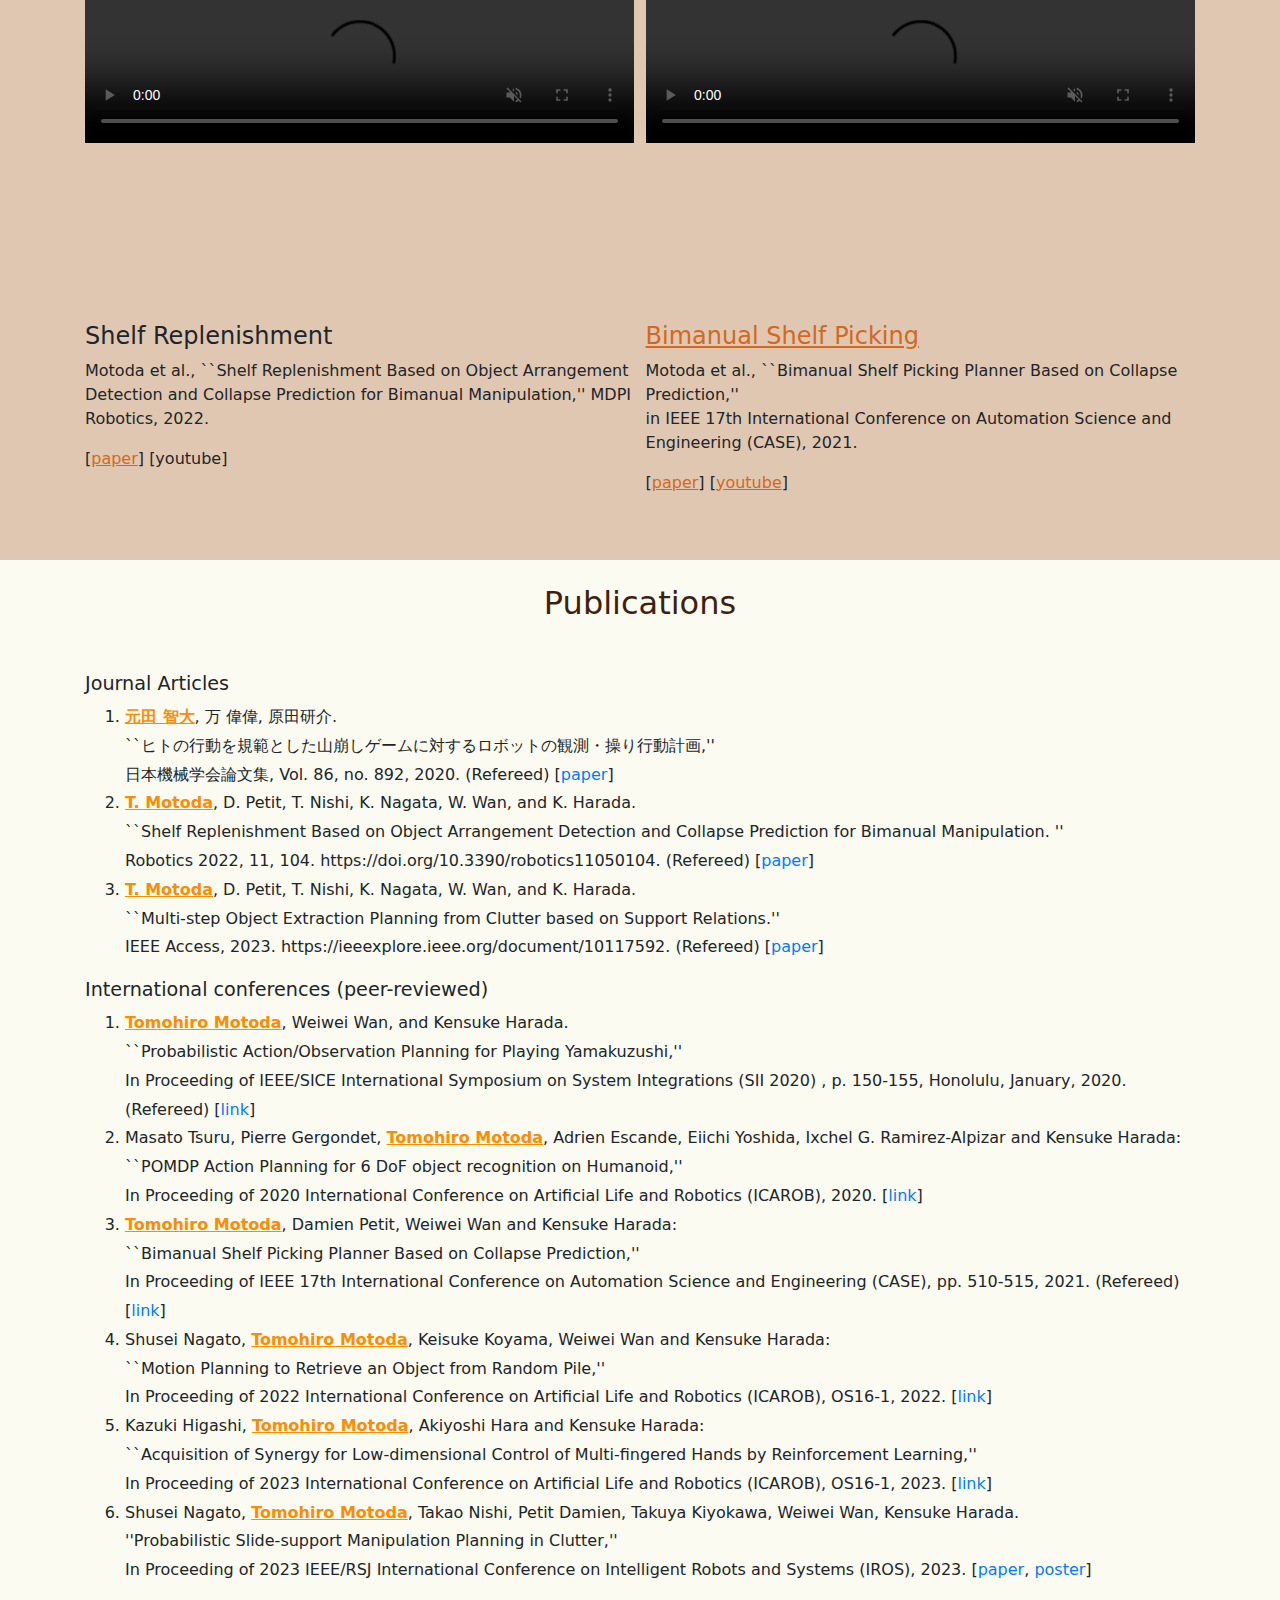
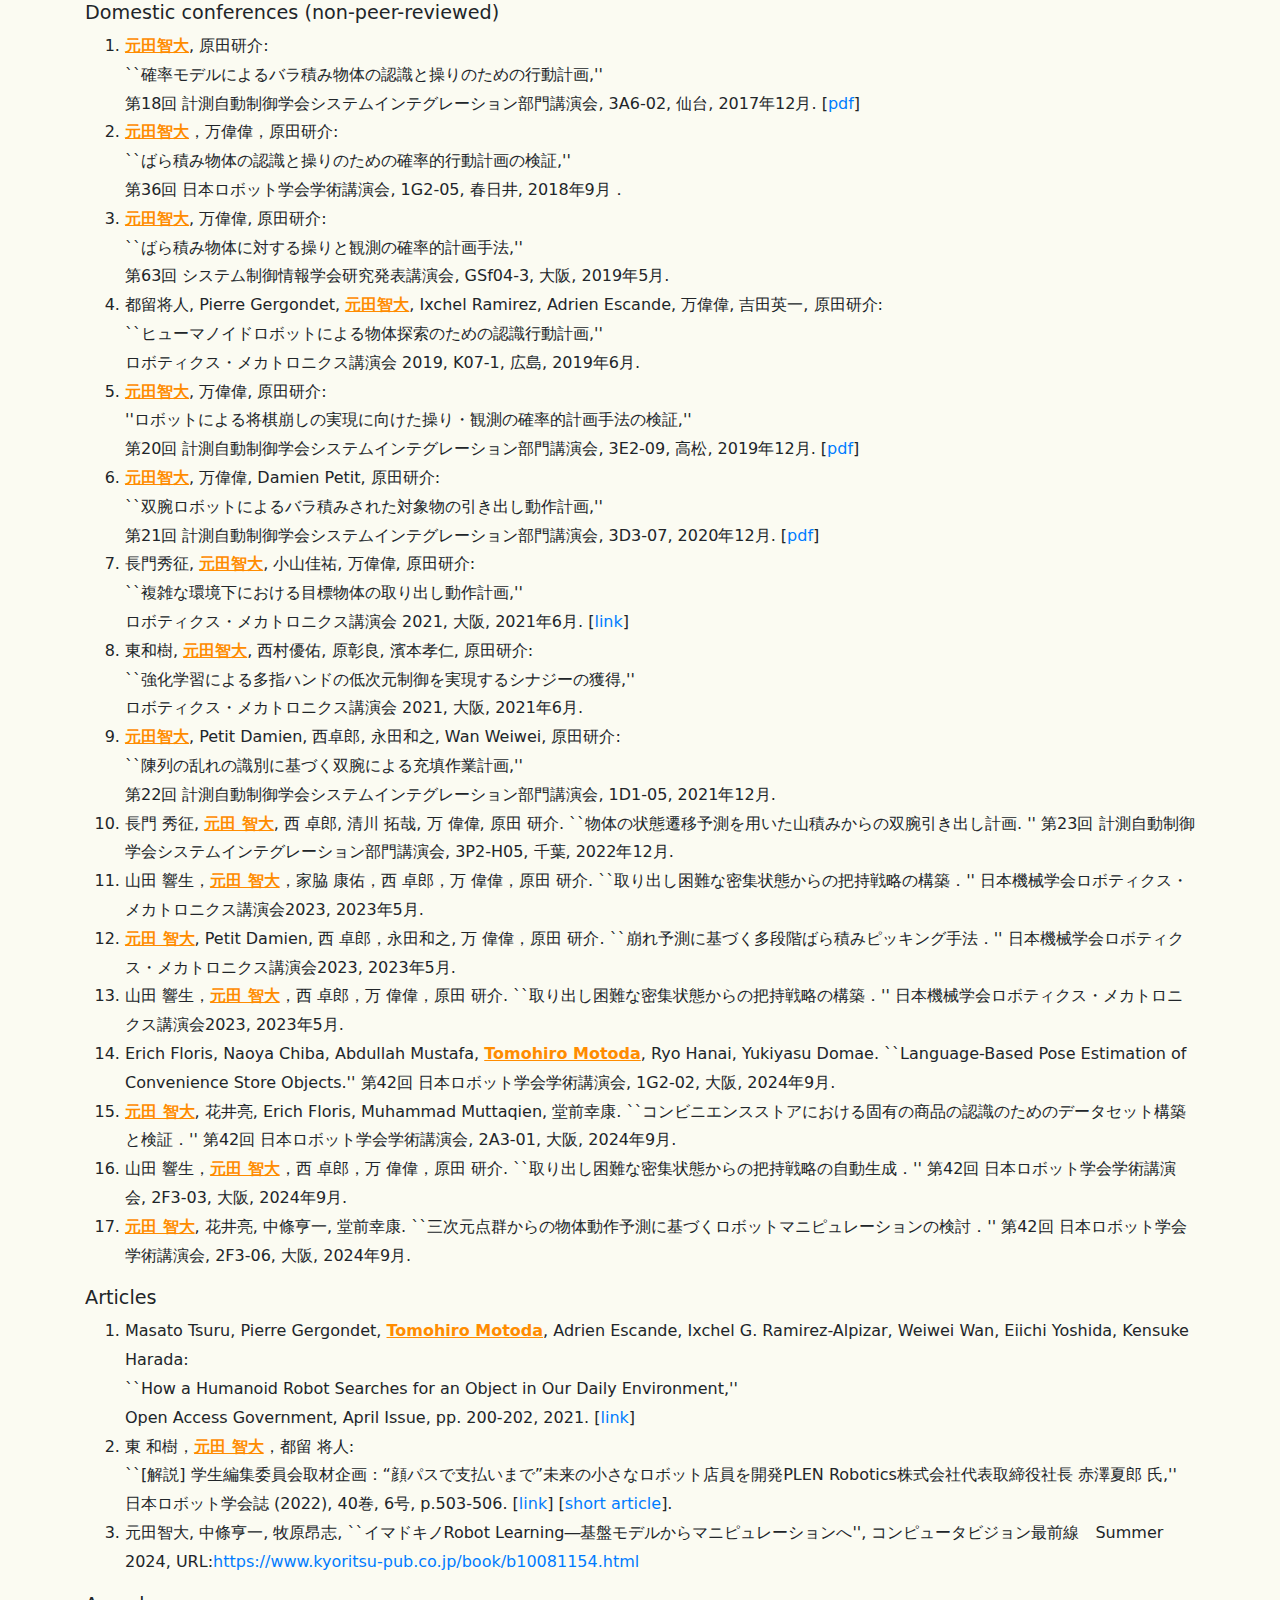
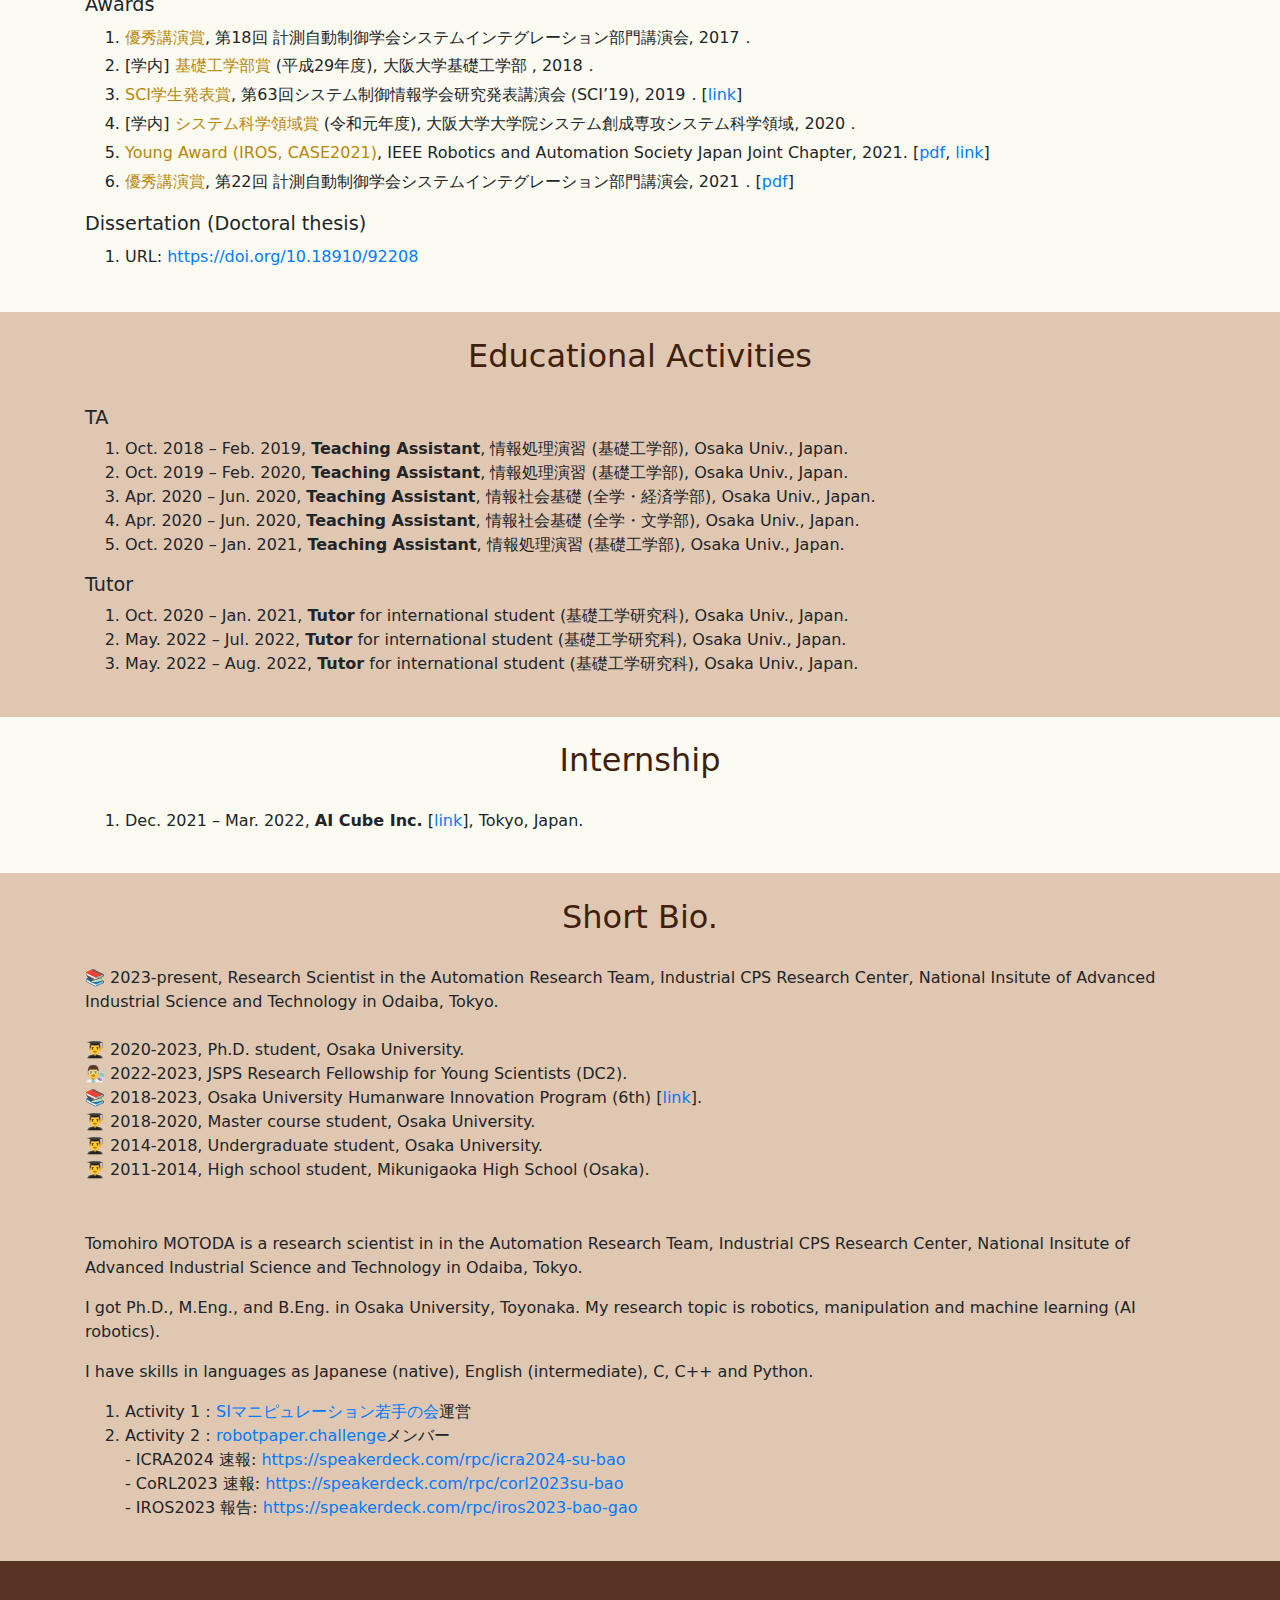
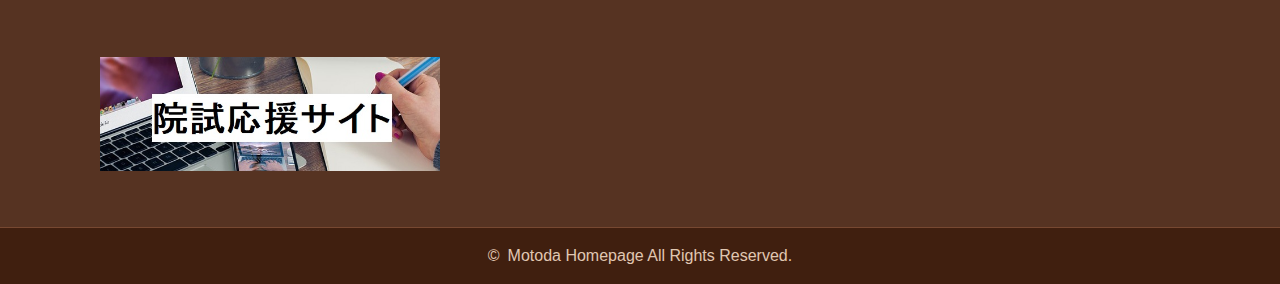
==== commit 28b7d088: "add project page" ====
--- a/index.html
+++ b/index.html
@@ -4,7 +4,7 @@
 <meta charset="UTF-8">
 <title>Home | Tomohiro Motoda</title>
 <!--ファビコンの設定-->
-<link rel="shortcut icon" href="favicon_16x16.ico">
+<link rel="shortcut icon" href="favicon/favicon_16x16.ico">
 <meta name="description" content="Tomohiro Motoda Personal wbsite">
 <meta name="viewport" content="width=device-width, initial-scale=1, shrink-to-fit=no">
 <!-- OGP設定 -->
@@ -39,8 +39,6 @@
   gtag('config', 'G-RVFZ9VYXRM');
 </script>
     
-    
-    
 </head>
 <body id="page-top">
 <!------------------------------------------------------------------------------------------------------------------>
@@ -144,7 +142,7 @@
                  </video>
               <!--<iframe src="https://www.youtube.com/embed/WkSRoxzk0EY" frameborder="0" allow="autoplay; encrypted-media" allowfullscreen></iframe>-->
             </div>
-            <h4><spam><a href='page_researches/2023_iros_nagato.html#main' el="noopener">Slide-Support</a></spam></h4>
+            <h4><spam><a href='research/2023_iros_nagato.html#main' el="noopener">Slide-Support</a></spam></h4>
                 <p>Nagato et al., ``Probabilistic Slide-support Manipulation Planning in Clutter,'' in IROS, 2023. (Accepted)</p>
                 <p>[<a href="https://arxiv.org/abs/2306.12649" target="_blank" el="noopener">paper</a>] [<a href="https://youtu.be/Qyes4hjCP3w" target="_blank" el="noopener">youtube</a>]</p>
             </div>
@@ -184,7 +182,7 @@
                  </video>
               <!--<iframe src="https://www.youtube.com/embed/WkSRoxzk0EY" frameborder="0" allow="autoplay; encrypted-media" allowfullscreen></iframe>-->
             </div>
-            <h4><a href='page_researches/2021_case.html' el="noopener">Bimanual Shelf Picking</a></h4>
+            <h4><a href='research/bimanual-shelf-picking.html' el="noopener">Bimanual Shelf Picking</a></h4>
                 <p>Motoda et al., ``Bimanual Shelf Picking Planner Based on Collapse Prediction,''<br>
                 in IEEE 17th International Conference on Automation Science and Engineering (CASE), 2021.</p>
                 <p>[<a href="https://ieeexplore.ieee.org/document/9551507" target="_blank" el="noopener">paper</a>] [<a href="https://www.youtube.com/watch?v=HTgmXDSWgPs&source_ve_path=MjM4NTE&feature=emb_title" target="_blank" el="noopener">youtube</a>]</p>
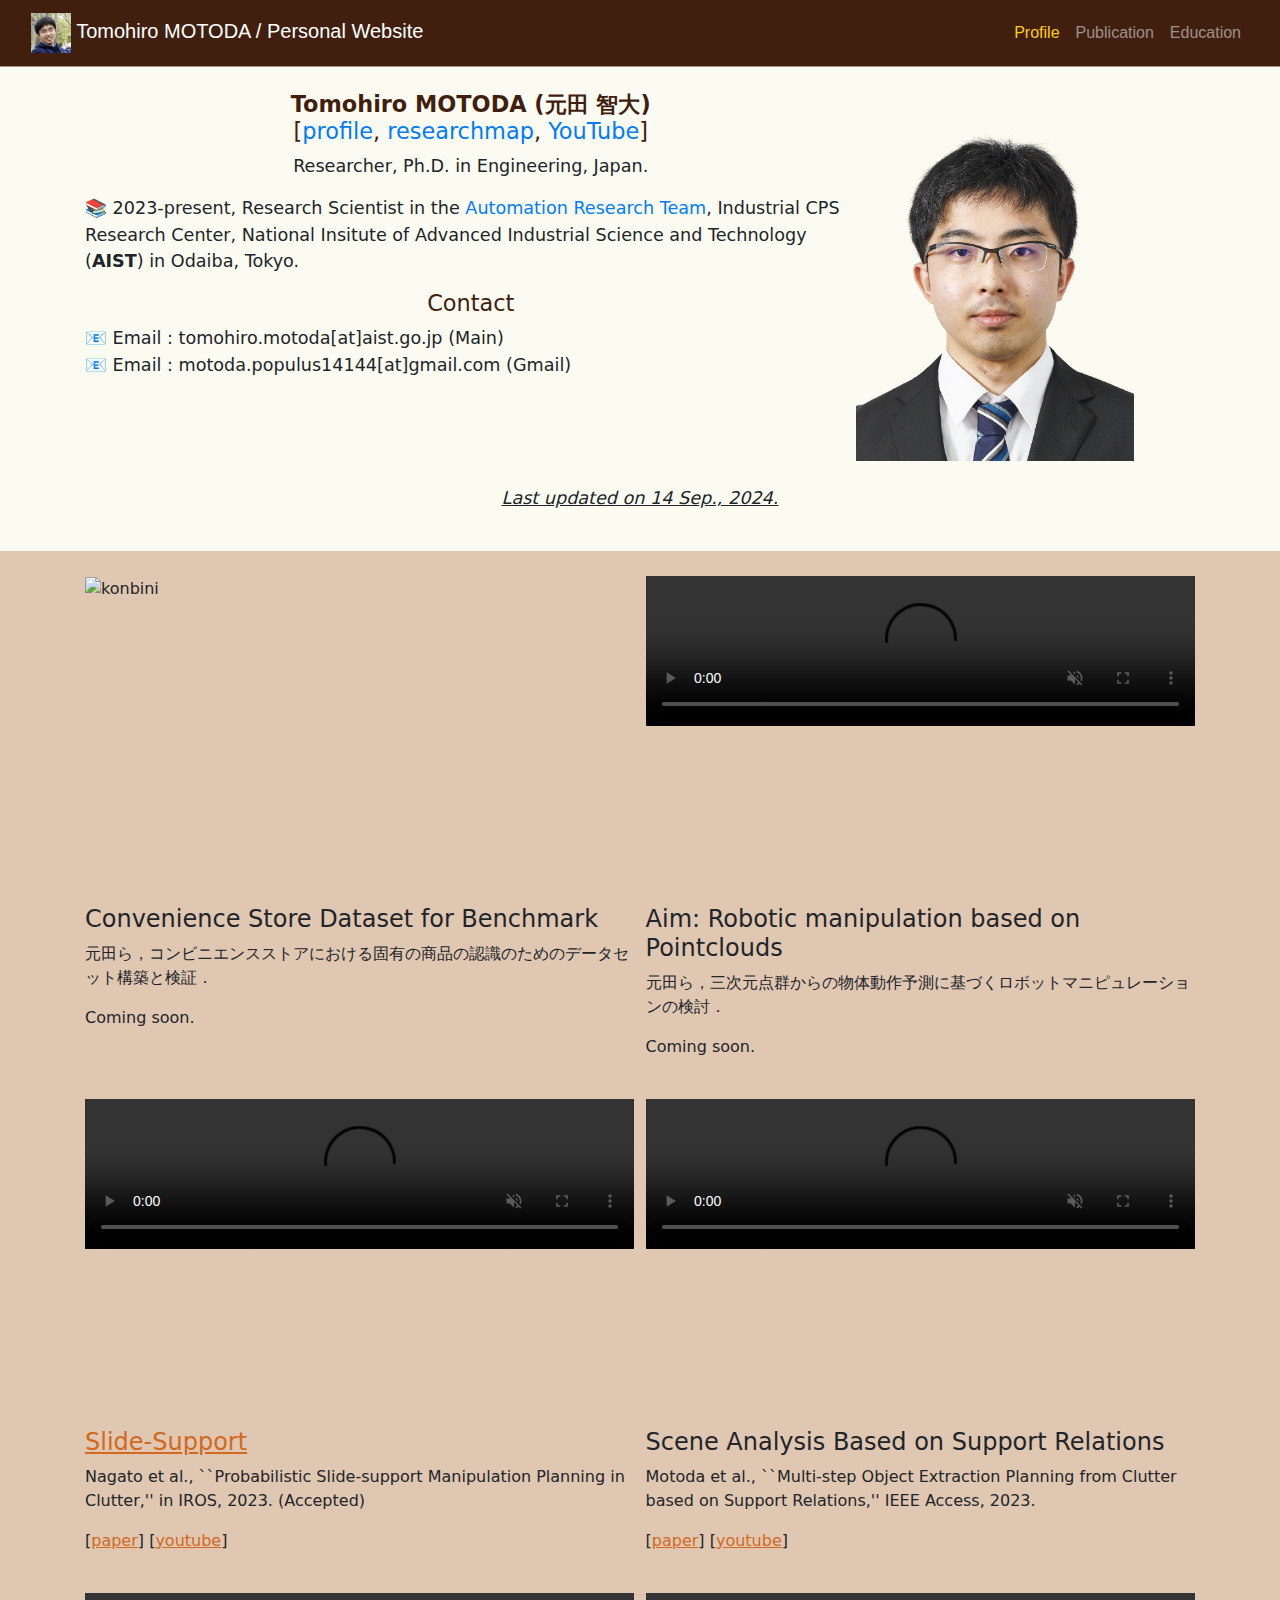
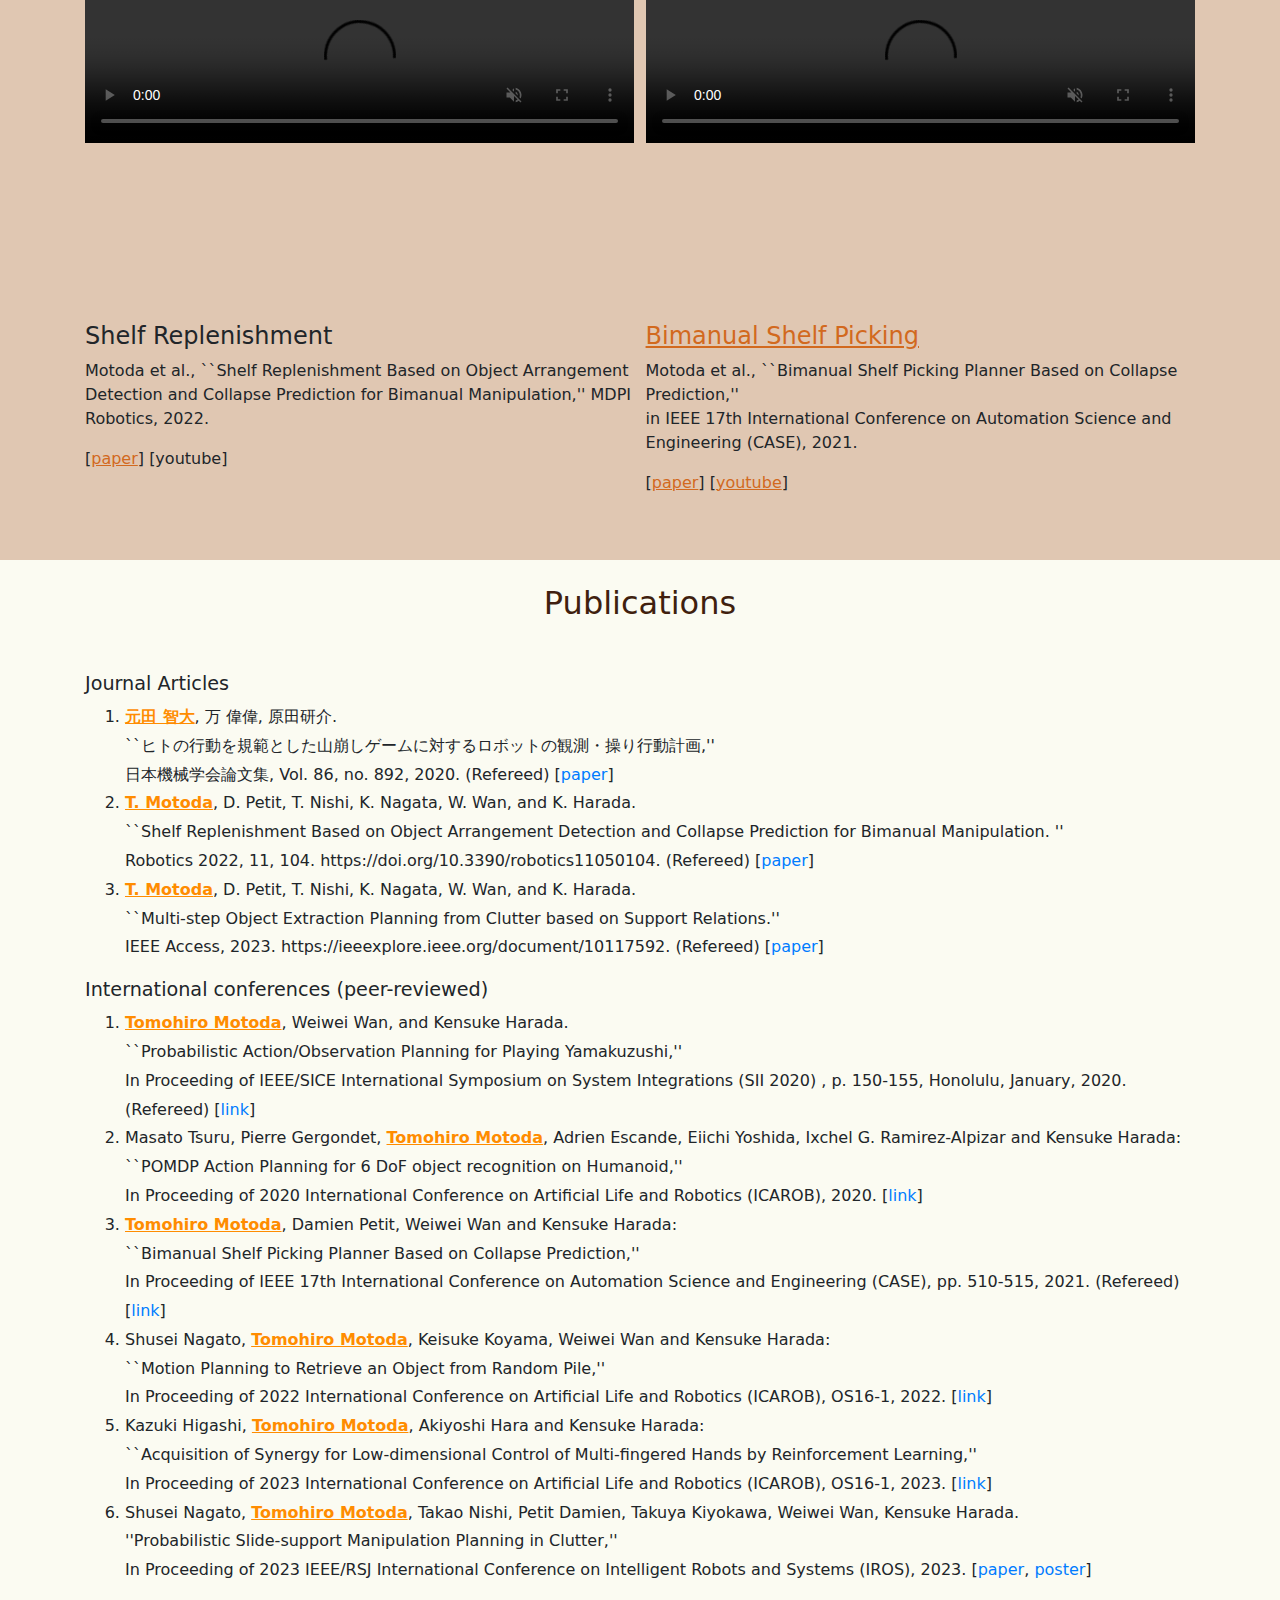
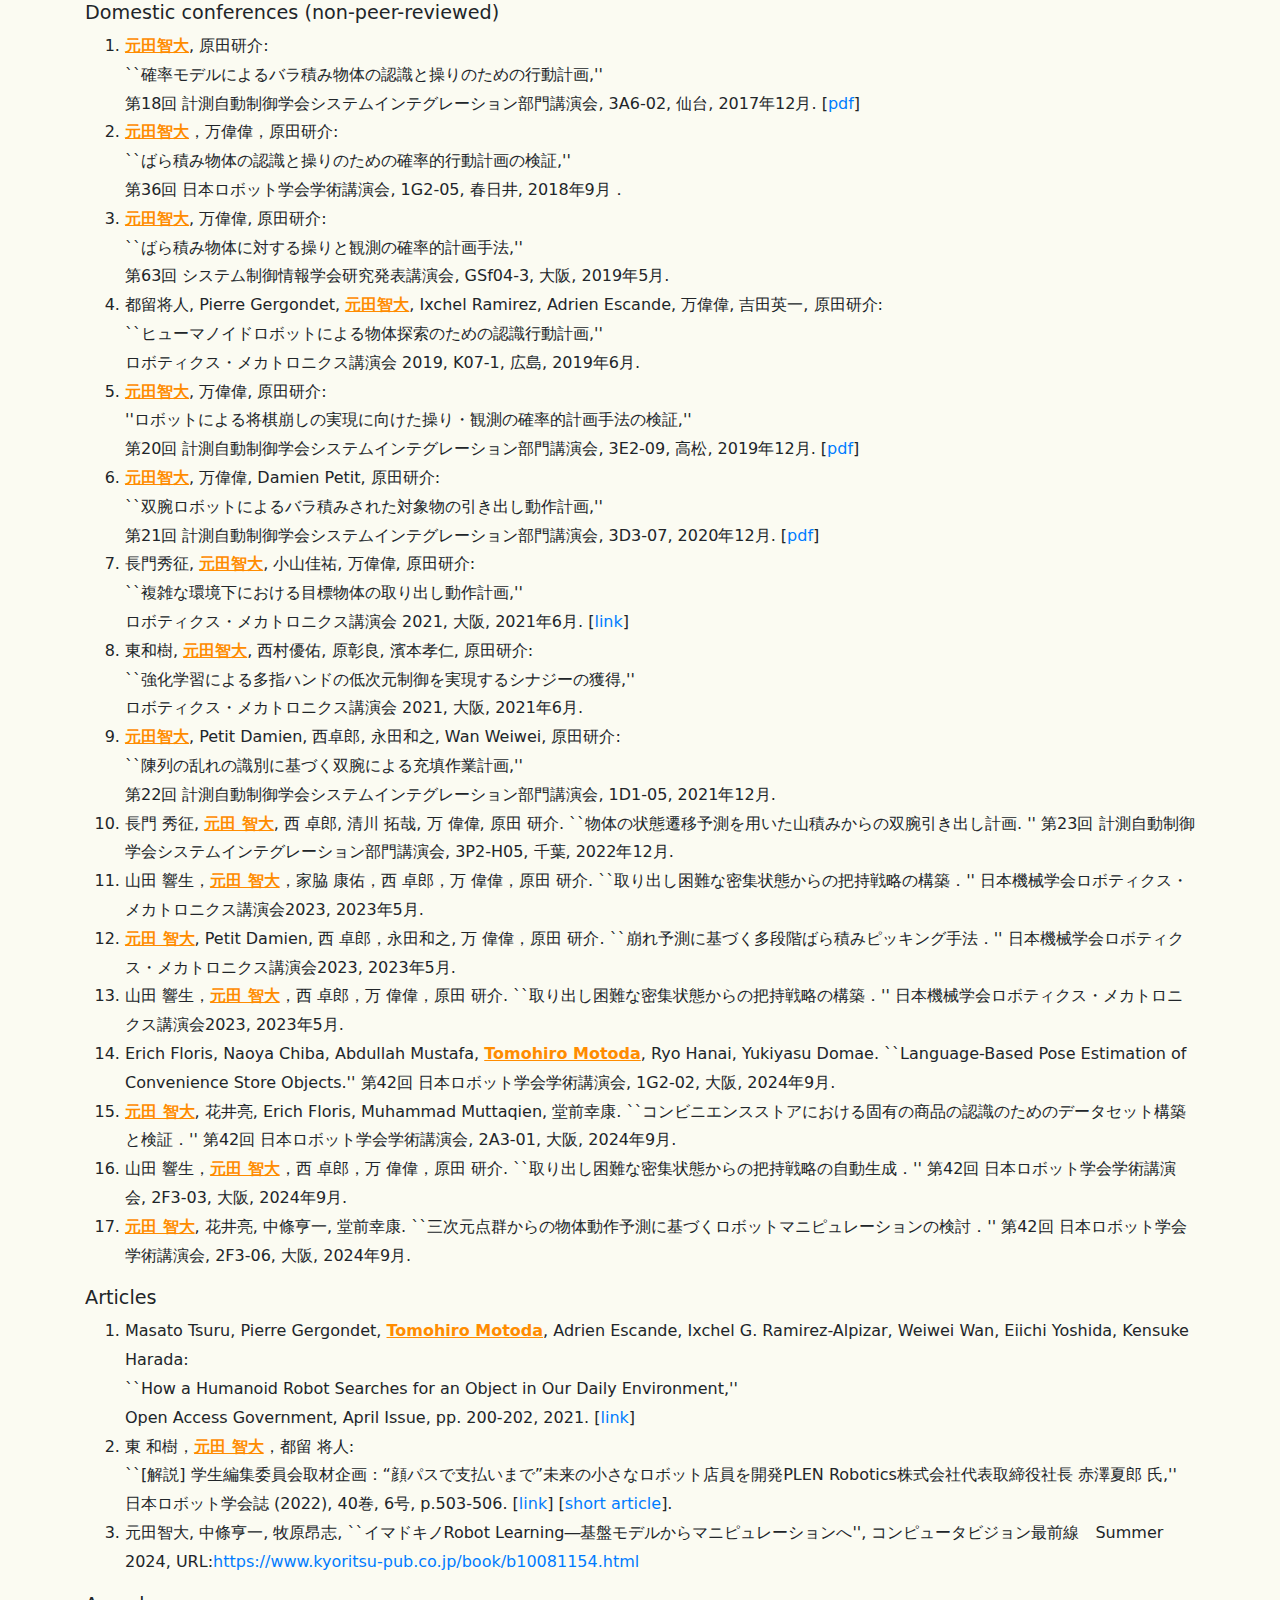
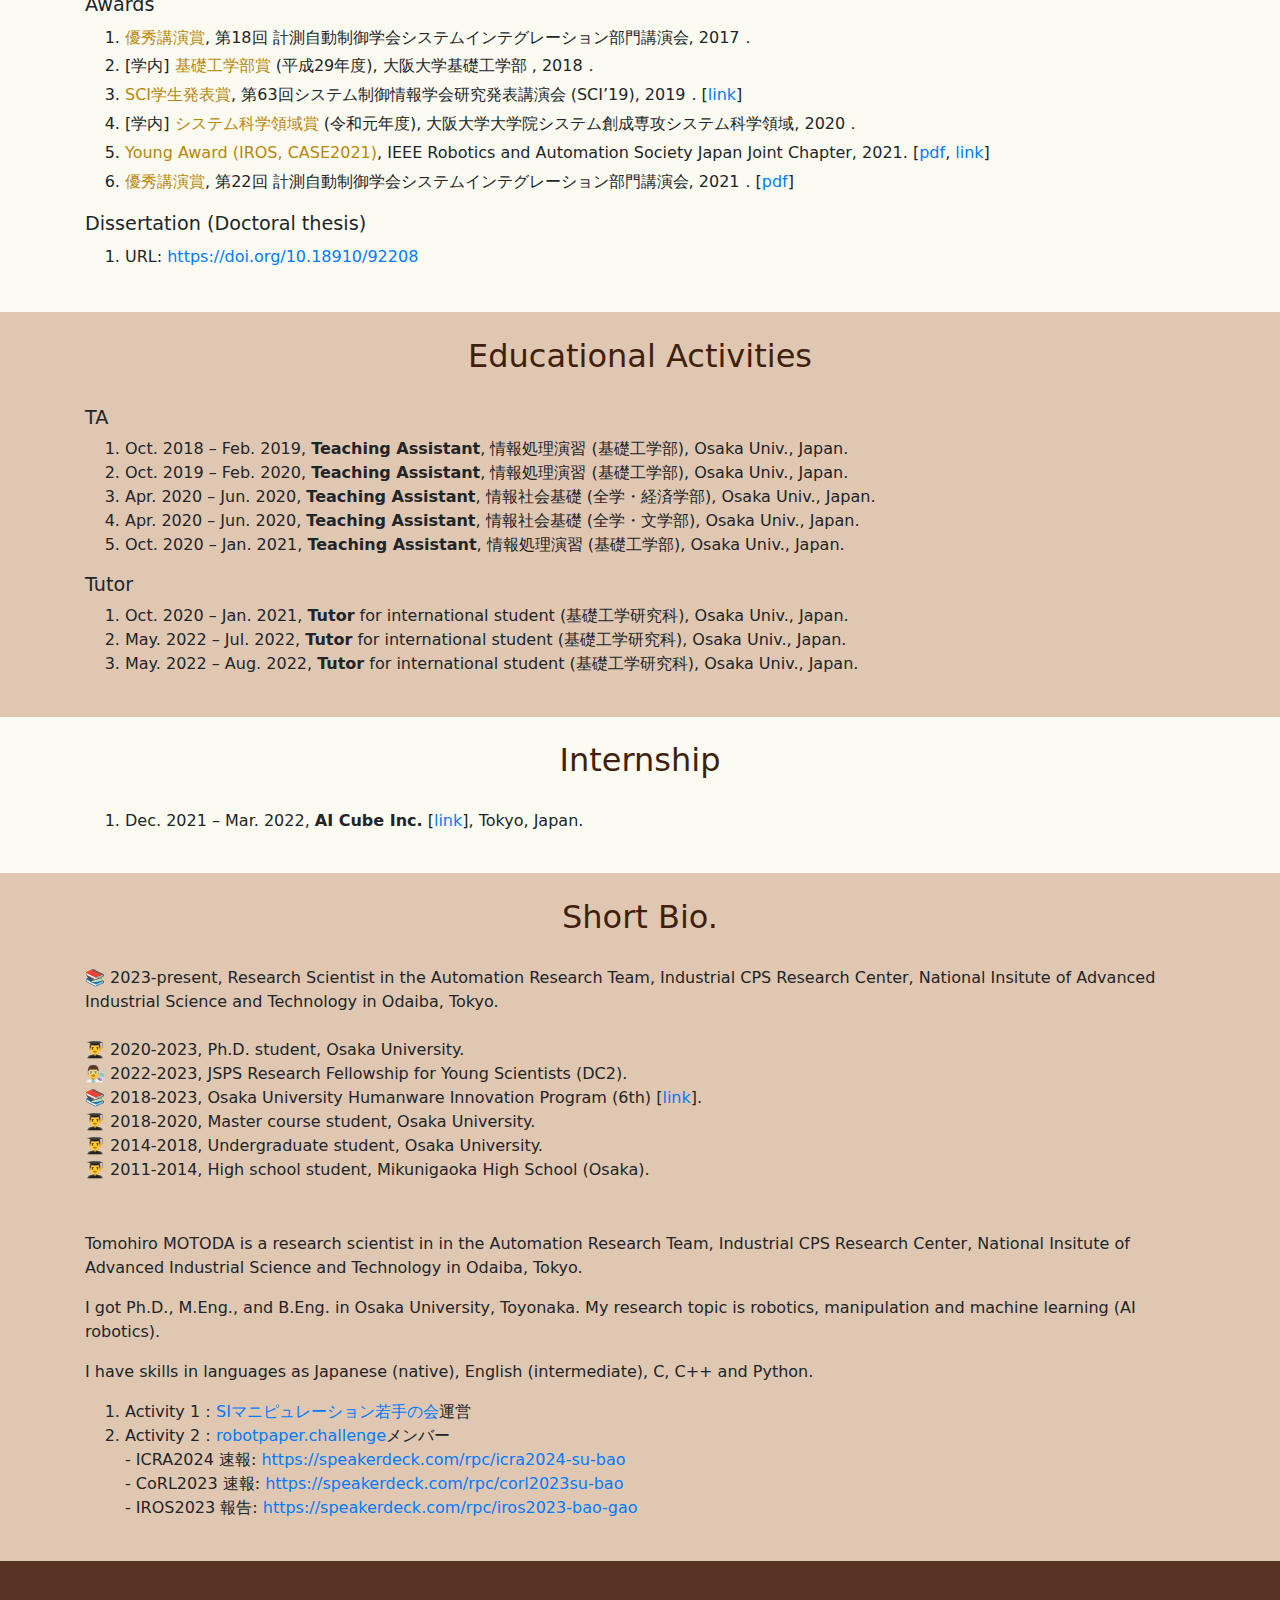
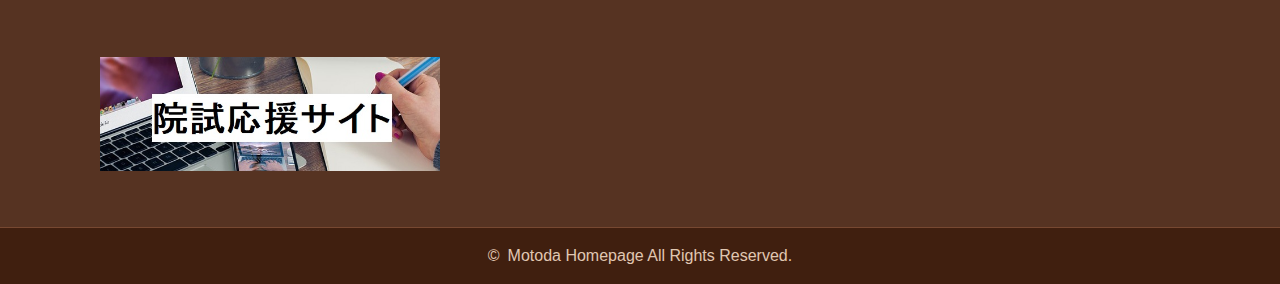
==== commit 9a9b2849: "Removal of unpublished information and minor fixes" ====
--- a/index.html
+++ b/index.html
@@ -96,8 +96,6 @@
             <!--<p>Please replace [at] to @.</p>-->
           </div>
           <div class="float-face">
-            <!--<img src="img/motoda.jpg">-->
-            <!--<img src="img/motoda_3rd.png">-->
             <img src="img/motoda_5th.png" alt="Tomohiro Face">
         </div>
         </div>
@@ -447,92 +445,19 @@
               </li>
             </ol>
         </p>
-        
-        <!--<p>Tomohiro MOTODA is a Ph.D. student from Osaka, Japan. He enrolled in Osaka University in 2014 and entered the graduate program in 2018. His research focus is on robotic manipulation, with a goal of developing a new bin-picking system that is both safe and simple to use. 
-          He has a strong foundation in computer programming, with skills in languages such as C, C++, Python, and intermediate level ROS programming.</p>-->
-    </div><!-- .container -->    
-</section>
-
-<!------------------------------------------------------------------------------------------------------------------>
-<!------------------------------------------------------------------------------------------------------------------>
-
-<!--
-<section id="sec5">
-    <div class="container">
-
-        <h2 class="text-center">News &amp; Blog</h2>
-
-        <ul>
-            <li><span>2023.03.13</span> [&#128175; Renewal] 更新しました．Update Page.</li>
-            <li><span>2023.02.13</span> [&#128175; Renewal] 文献リストを追加しました．Add some publications.</li>
-            <li><span>2022.12.23</span> [&#128175; Renewal] 文献リストを追加しました．Add some publications.</li>
-            <li><span>2022.09.22</span> [&#x1F251; Appeared] 論文がMDPI Roboticsに掲載されました．</li>
-            <li><span>2022.04.04</span> [&#128175; Renewal] ページを更新しました．The page was updated.</li>
-            <li><span>2021.11.12</span> [&#128175; Renewal] ページを更新しました．The page was updated.</li>
-            <li><span>2021.10.13</span> [&#127942; Awarded] Young Awardを受賞しました．<strong>IEEE Robotics and Automation Society Japan Joint Chapter Young Award (IROS, CASE2021).</strong></li>
-            <li><span>2021.09.27</span> [&#x1F251; Accepted] 学振DC2に採択されました．JSPS <strong>Research Fellowship for Young Scientist (DC2)</strong>.</li>
-        </ul>
-
-        <p class="lead text-center font-weight-normal">
-            Access my <a href ='https://sites.google.com/view/motodazone/home' target="_blank">Blog</a> powered by Google Site!
-        </p>
-    -->
-<!--
-        <a href='https://sites.google.com/view/motodazone/home' target="_blank" class="btn btn-outline-light ml-md-3 rounded-0 mt-sm-2 mt-md-0"><img src="img/my_private_homepage.png" alt="image_of_homepage"></a>
--->
-<!---
-    </div>
-</section>
--->
+</section>
+
+<!------------------------------------------------------------------------------------------------------------------>
+<!------------------------------------------------------------------------------------------------------------------>
 <!------------------------------------------------------------------------------------------------------------------>
 </main>
 
 <footer id="footer">
     <div class="container py-5">
         <div id="footer-contents" class="row mb-5">
-            <!--
-            <div class="col-lg-6 col-xl-8">
-                <address class="col-lg-10 offset-lg-1 mb-0">
-                    <p class="footer-ttl">Profile</p>
-                    <p>Tomohiro Motoda</p>
-                    <p>Address: Engineering Science Bldg. F 5F, No.531-33, <br>1-3 Machikaneyama,Toyanaka, Osaka 560-8531, Japan. [<a href="https://www.osaka-u.ac.jp/ja/access/toyonaka/toyonaka.html">link</a>]</p>
-                    <p>Tel: +81-(0)6-6850-6383</p>
-                    <p>Email: motoda@hlab.sys.es.osaka-u.ac.jp</p>
-                    
-                    <p><iframe
-                    src="https://www.google.com/maps/embed?pb=!1m14!1m8!1m3!1d1125.083325723663!2d135.455397!3d34.80413!3m2!1i1024!2i768!4f13.1!3m3!1m2!1s0x0%3A0x73ba84fb4c2418b1!2z5aSn6Ziq5aSn5a2mIOWfuuekjuW3peWtpumDqA!5e1!3m2!1sja!2sjp!4v1556672343688!5m2!1sja!2sjp"
-                    width="600" height="450" frameborder="0" style="border:0" allowfullscreen></iframe>
-                    </p>
-                </address>                
-            </div>
-            <div id="footer-news" class="col-lg-6 col-xl-4">
-                <div class="col-lg-10 offset-lg-1">
-                    <p class="footer-ttl">LINK</p>
-                    <ul>
-                        <li><a href="https://www.osaka-u.ac.jp/ja">Osaka Univ. </a></li>
-                        <li><a href="https://www.es.osaka-u.ac.jp/ja/">Engineering Science</a></li>
-                        <li><a href="https://www.roboticmanipulation.org/">Harada Lab. </a></li>
-                        <li><a href="https://www.humanware.osaka-u.ac.jp/">Humanware Innovation Program</a></li>
-                        <li><a href="https://www.humanware.osaka-u.ac.jp/student/%e5%85%83%e7%94%b0-%e6%99%ba%e5%a4%a7/">My own page</a> ( <a href="https://www.humanware.osaka-u.ac.jp/en/student/%E5%85%83%E7%94%B0-%E6%99%BA%E5%A4%A7/">English ver. </a>)</li>
-                        <li><a href="https://github.com/TomohiroMOTODA?tab=repositories">GitHub Private Page</a></li>
-                        <li><a class="twitter-timeline" href="https://twitter.com/populus_1995">Tweets by @populus_1995</a>
-                        </li>
-                        <li><a href="https://www.youtube.com/channel/UC1rcIcqJ5H8mVE1Qi6AdZEw" target="_blank">YouTube Channel</a></li>
-
-                        <p><a href="https://scholar.google.com/citations?view_op=list_works&hl=ja&user=5MO4rRUAAAAJ&gmla=AJsN-F6GvPRm5s2d6jukKgdtj_fVmKmMiaCf7K_fqYJJTM3ZNW9mOwx7OLABX57xY7ikYcxMC2ef_nHsF9Kh1oiqepXyKYviyealufEDYtshaJKi4bnlUsq_VQzoj4q_BzAKhO98VhIdNIpzYaLGtRaT_uaQrqvbdg">Google Scholar Profile</a></p>
-                        <p><a href='https://www.slideshare.net/TomohiroMotoda'>SlideShare Profile</a></p>
-                    </ul>
-                </div>
-            </div>
-            -->
         </div><!-- .row -->
        <div id="footer-banner" class="container">
             <div class="row">
-                <!--<div class="text-center col-md-4 mb-2">
-                    <a href="old_site/index.html" class="d-inline-block" target="_blank">
-                    <img src="img/banner_site.jpg" alt="バナー1">
-                    </a>
-                </div>-->
                 <div class="text-center col-md-4 mb-2">
                     <a href="https://originricefield.web.fc2.com/" class="d-inline-block" target="_blank">
                     <img src="img/banner_site2.jpg" alt="バナー2">
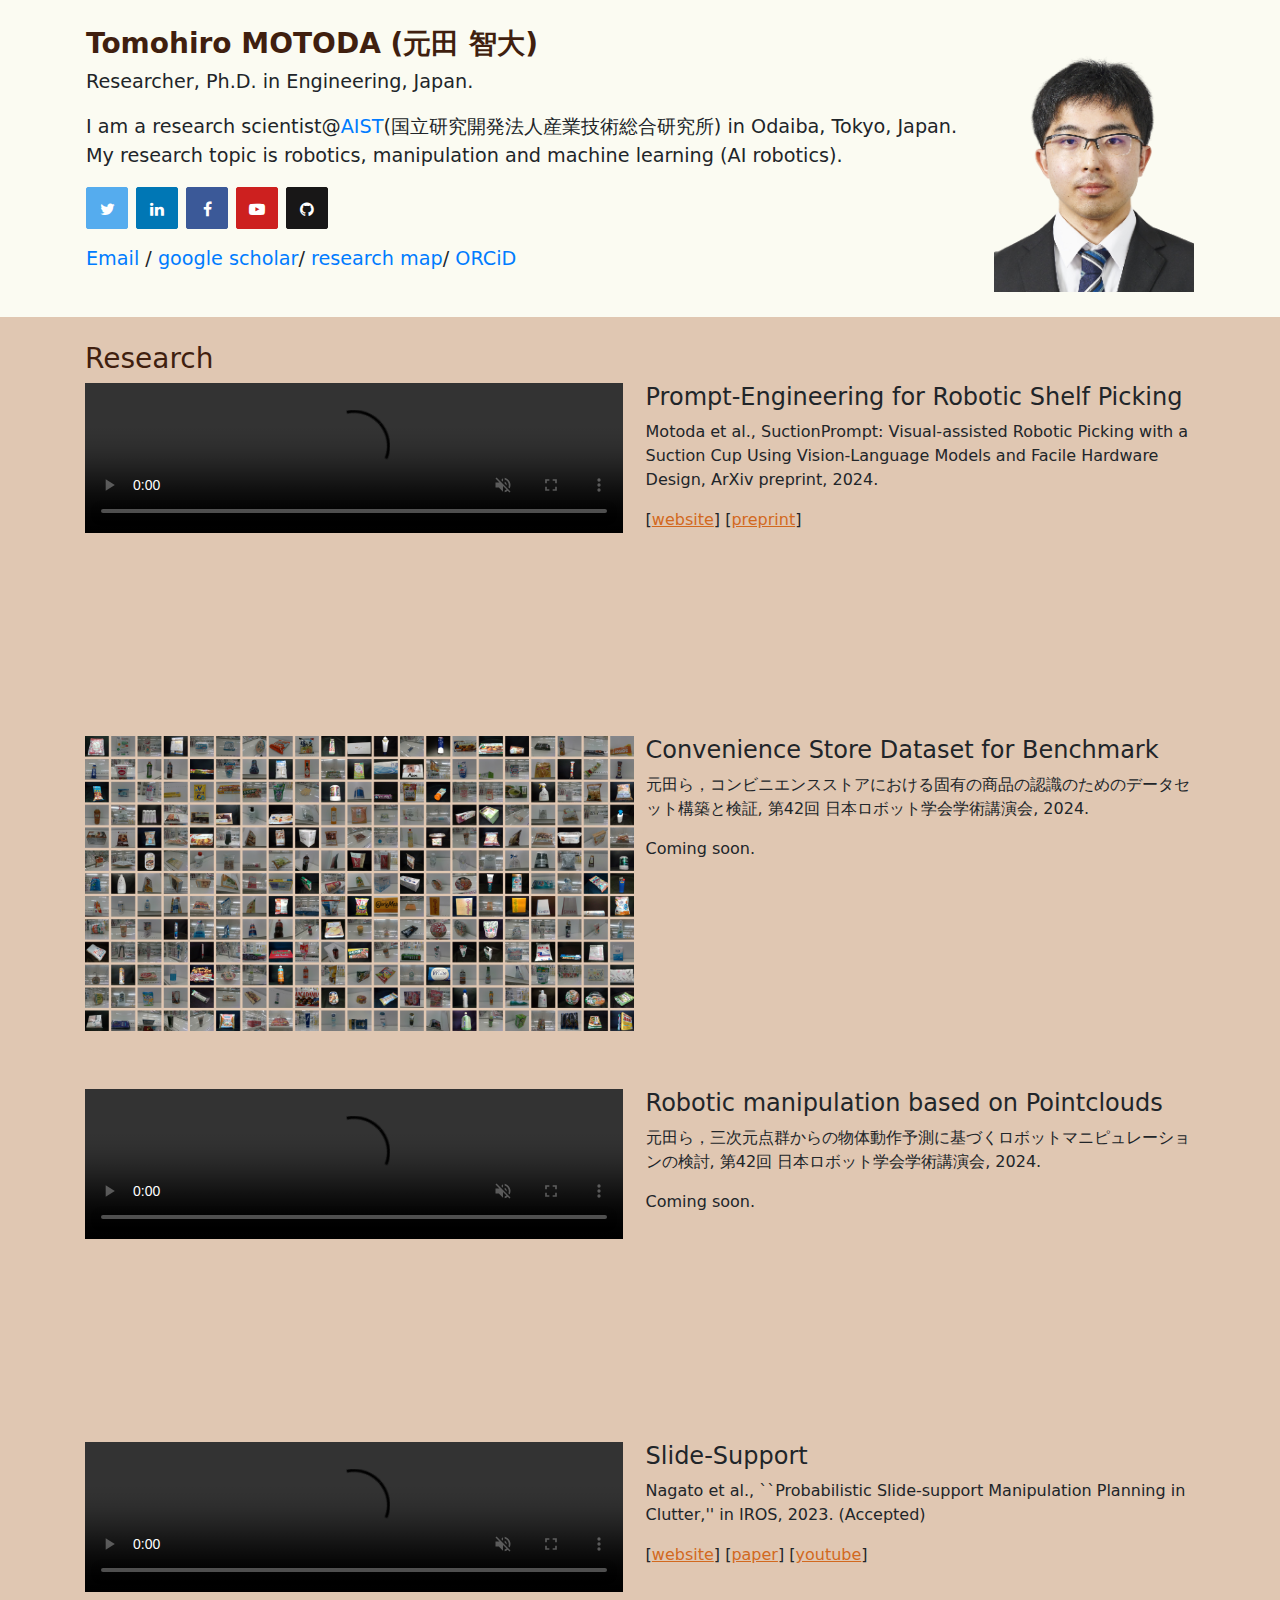
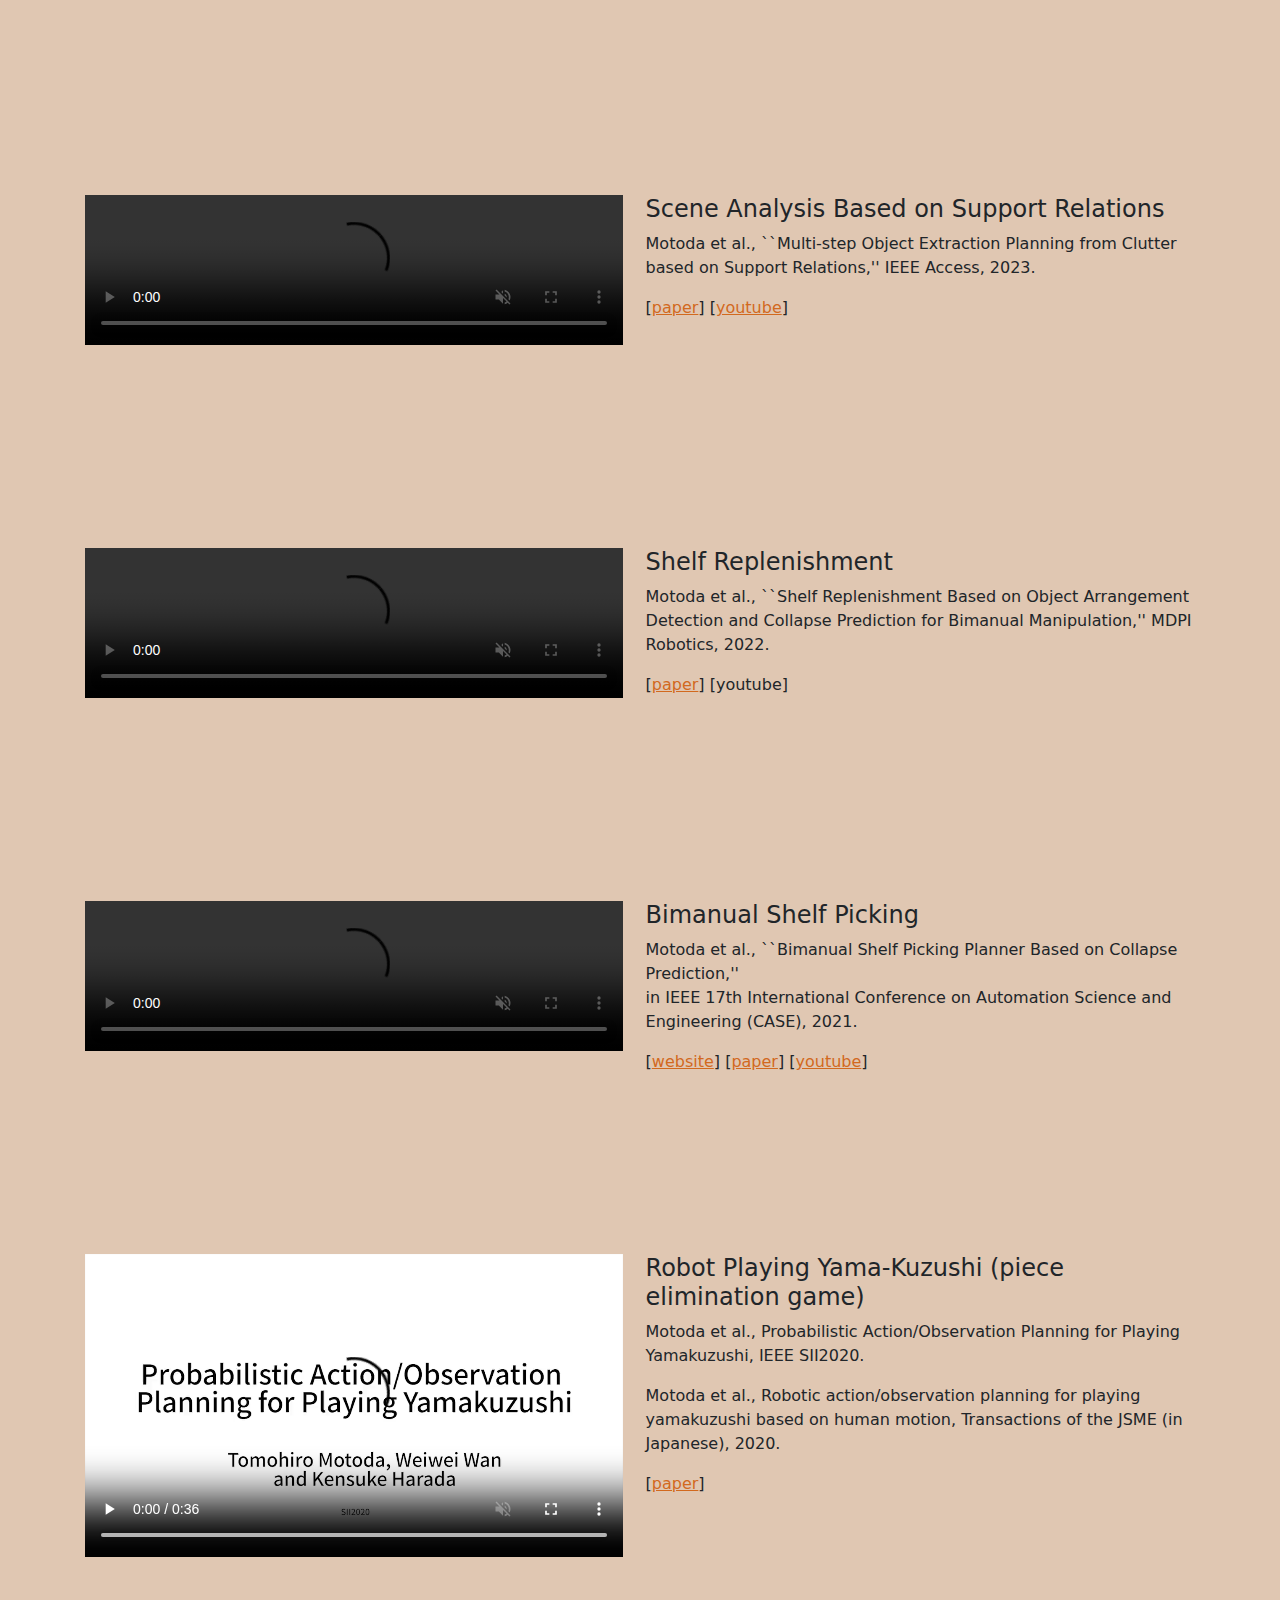
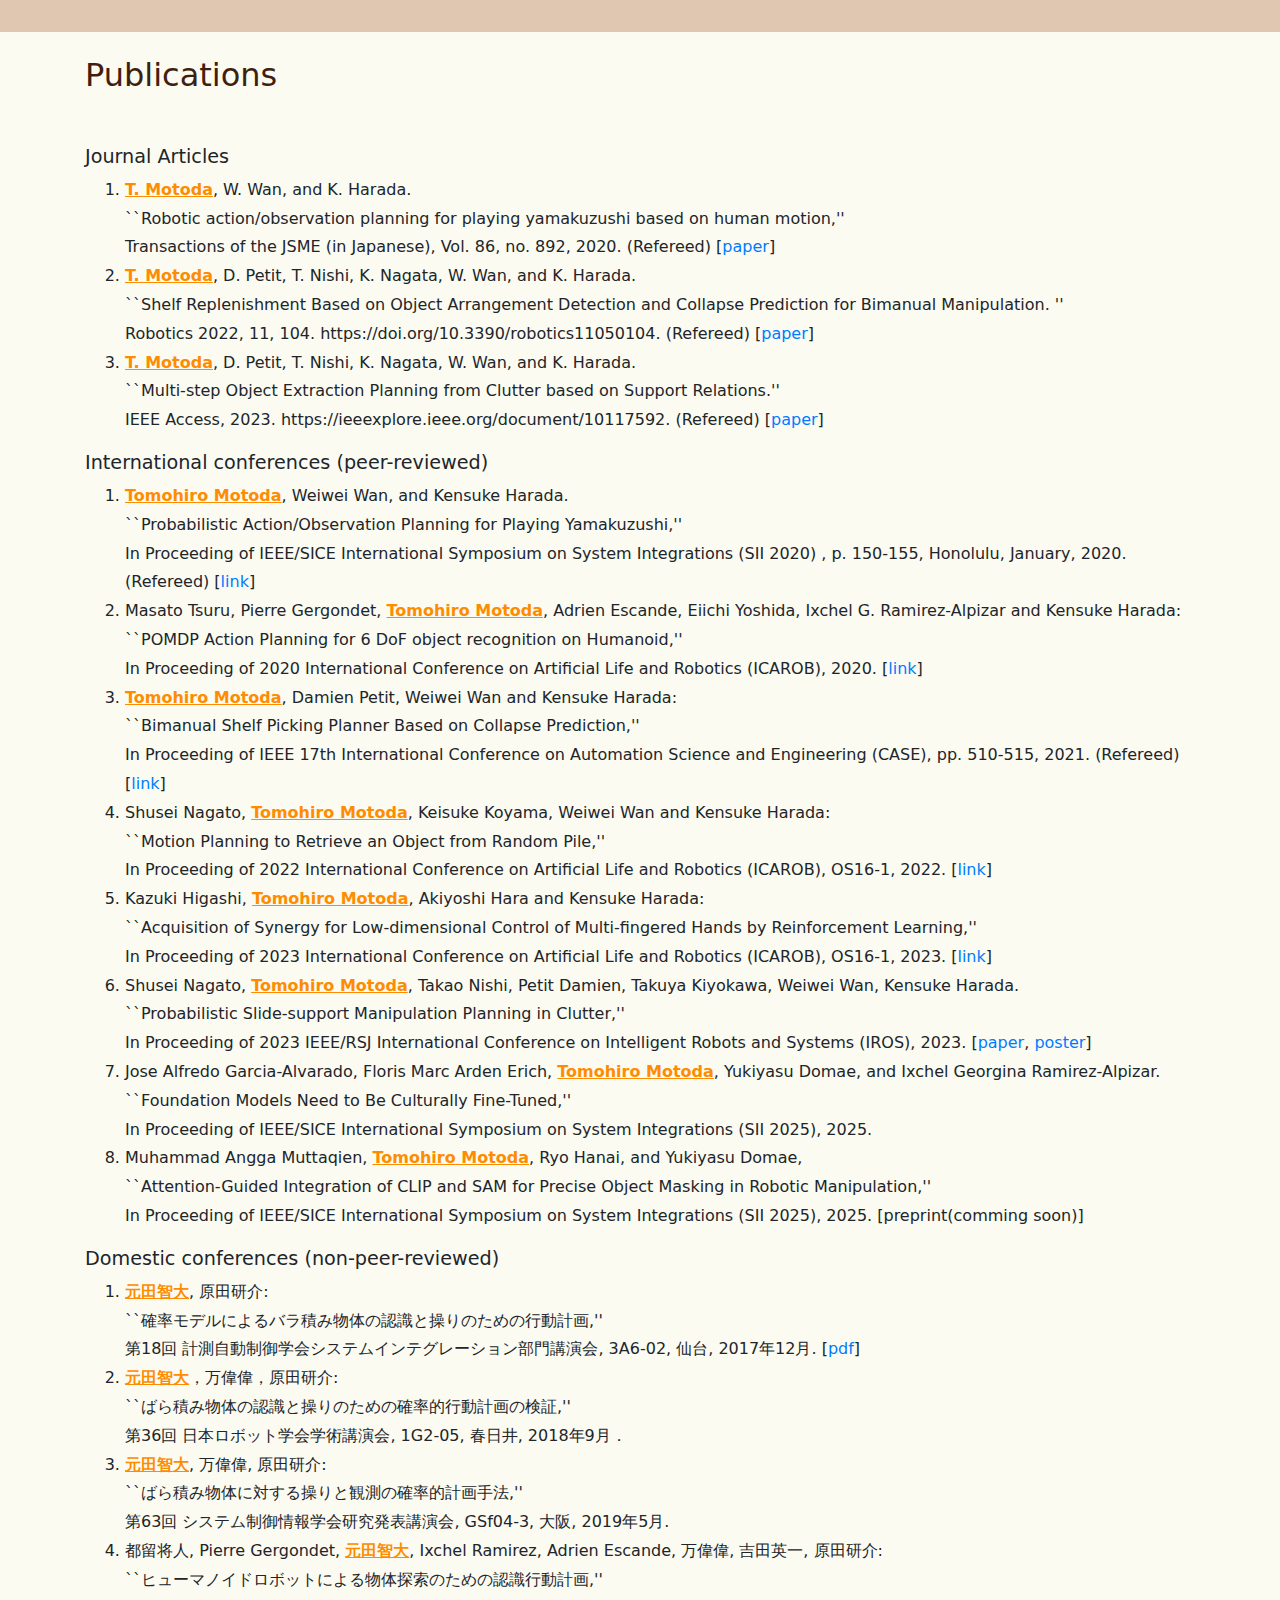
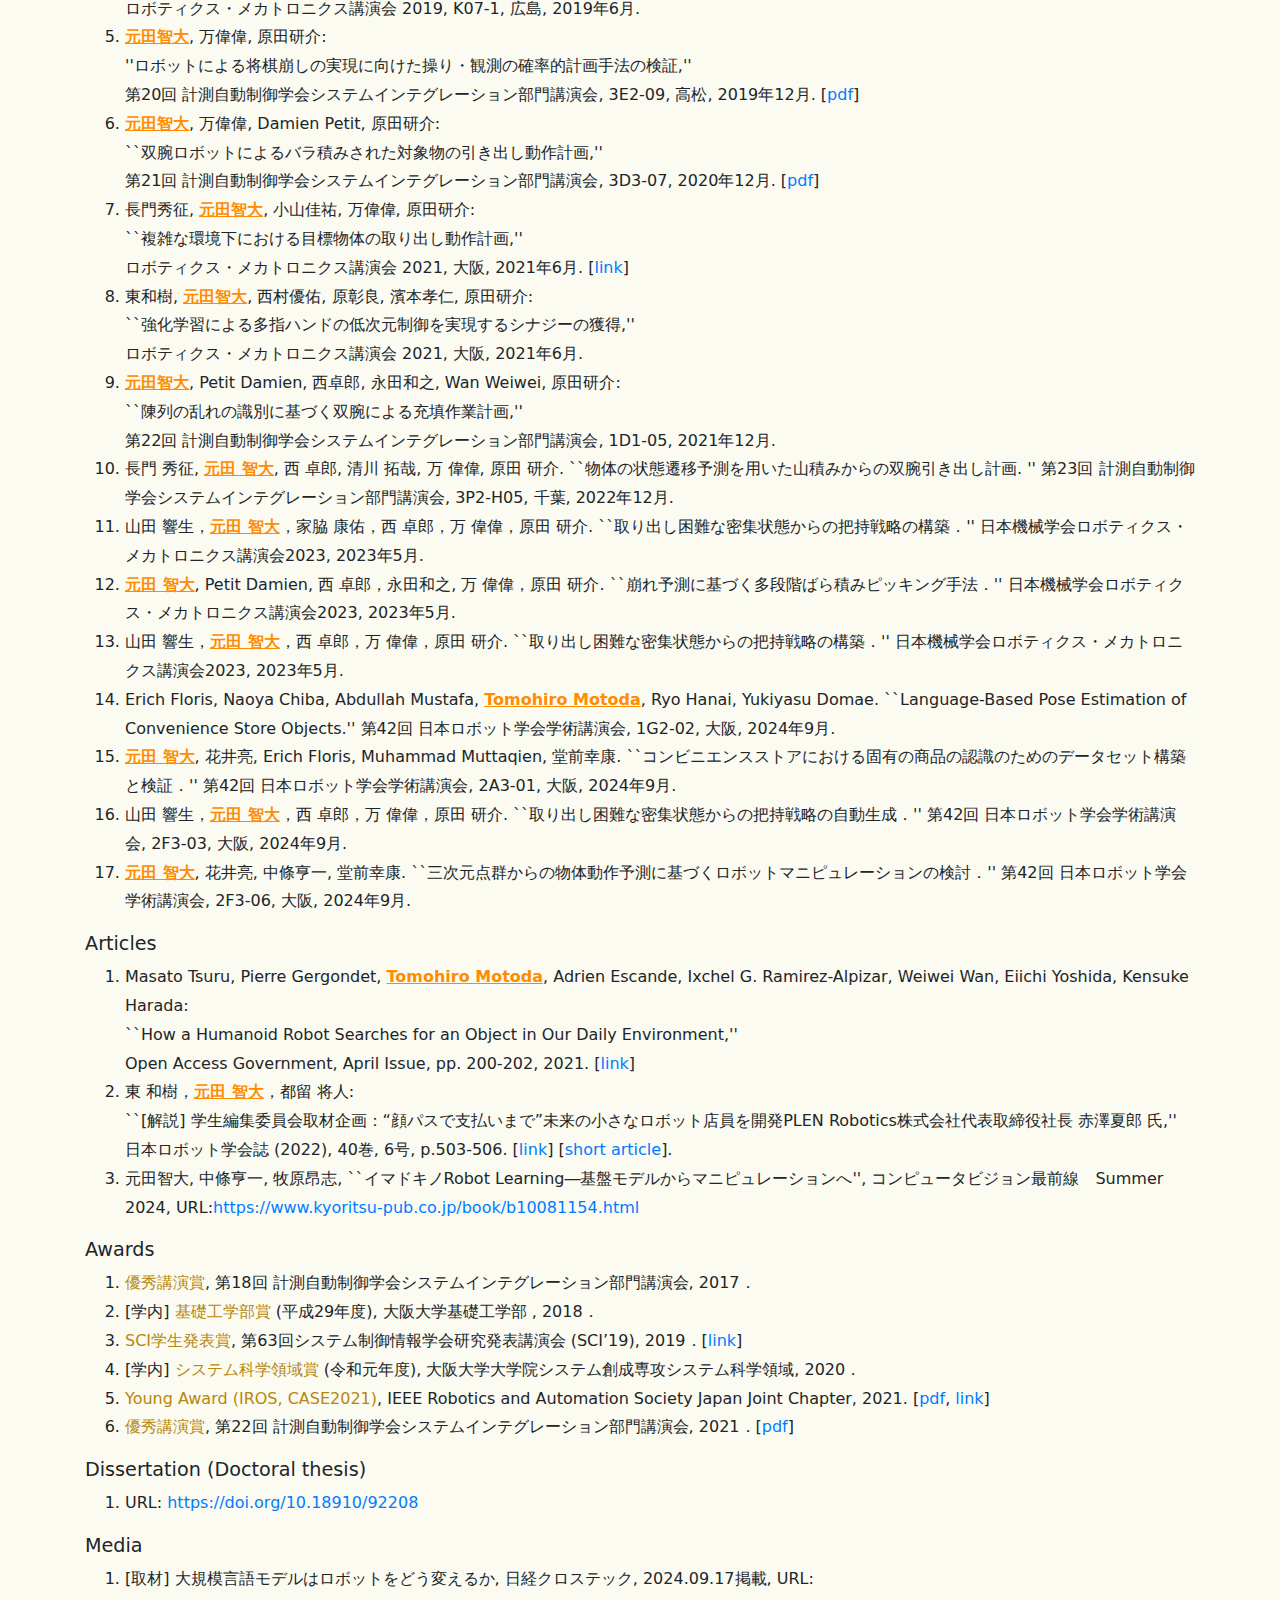
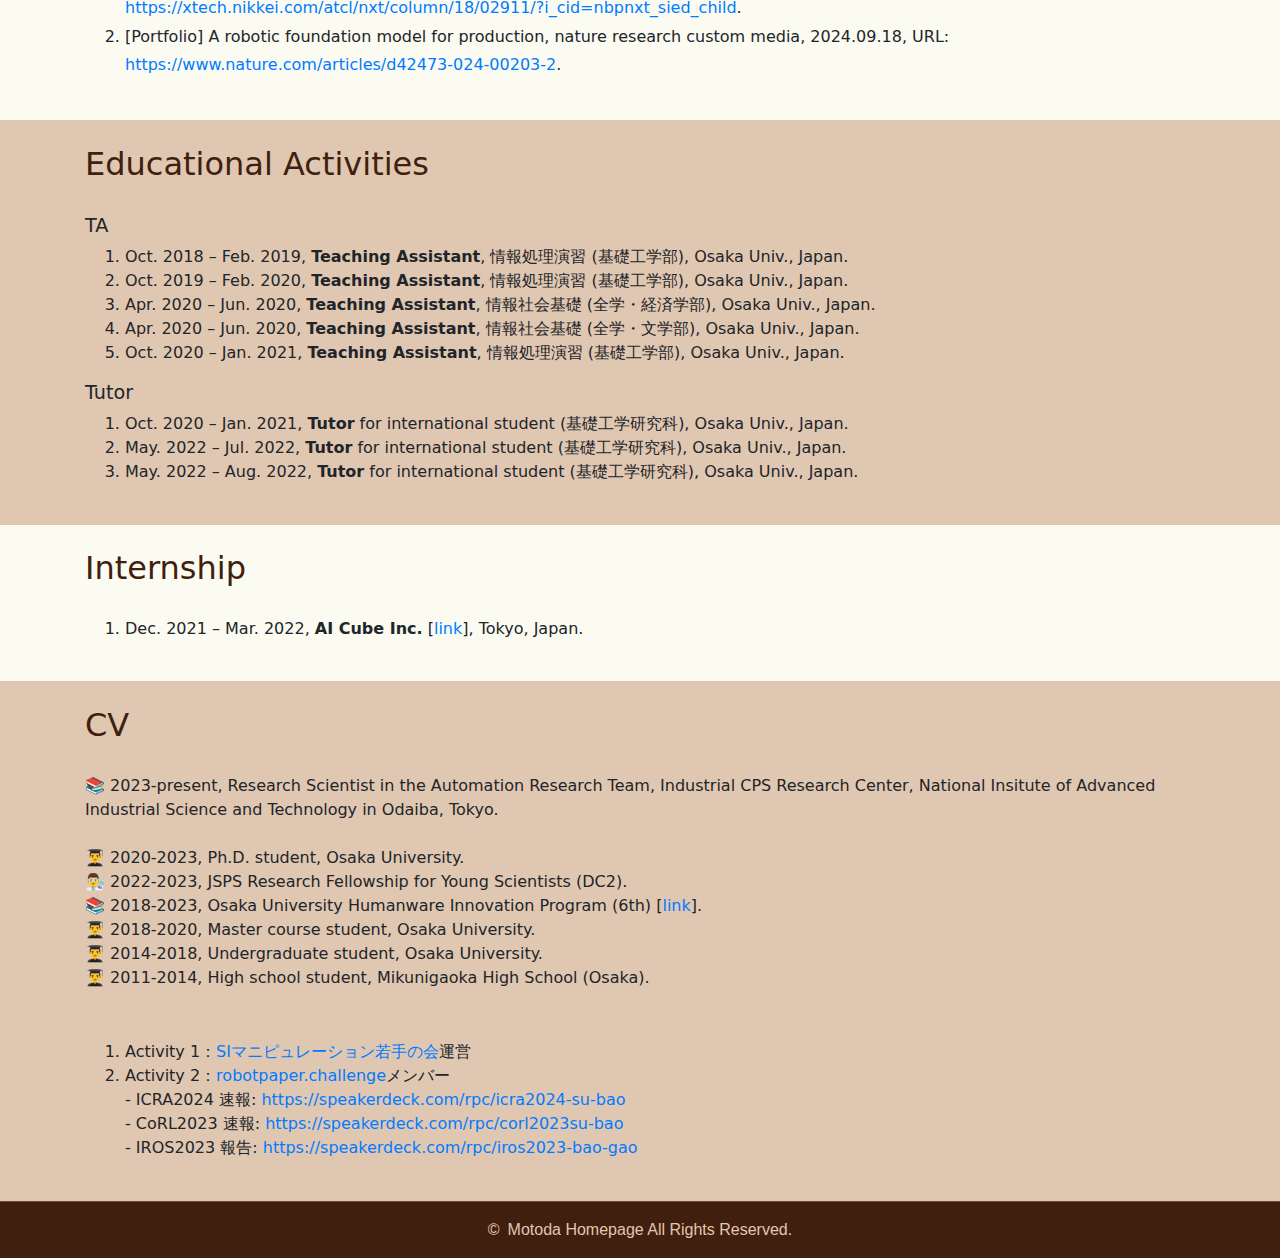
==== commit 3aad102e: "Modifications and data organization based on the website renewal" ====
--- a/index.html
+++ b/index.html
@@ -3,31 +3,23 @@
 <head prefix="og: http://ogp.me/ns# fb: http://ogp.me/ns/fb# article: http://ogp.me/ns/article#">
 <meta charset="UTF-8">
 <title>Home | Tomohiro Motoda</title>
-<!--ファビコンの設定-->
 <link rel="shortcut icon" href="favicon/favicon_16x16.ico">
 <meta name="description" content="Tomohiro Motoda Personal wbsite">
 <meta name="viewport" content="width=device-width, initial-scale=1, shrink-to-fit=no">
-<!-- OGP設定 -->
 <meta property="og:type" content="website" />
 <meta property="og:url" content="https://tomohiromotoda.github.io/" />
 <meta property="og:image" content="SNSで表示させたい画像のパス" />
 <meta property="og:title" content="Tomohiro Motoda Personal website" />
 <meta property="og:description" content="元田智大, Homepage" />
-<!-- 検索結果 -->
 <meta name="keywords" content="元田智大, 元田, 智大，MOTODA, motoda, tomohiro">
-<!-- Facebook用設定 -->
 <meta property="fb:app_id" content="facebookのApp ID" />
 <meta property="article:publisher" content="FacebookページのURL">
-<!-- Twitter用設定 -->
-<meta name="twitter:card" content="Twitterカードの種類">
-<meta name="twitter:site" content="@ユーザー名">
-<link rel="canonical" href="あなたのサイトURL">
-<!--<link rel="icon" type="image/png" href="ファビコンのパス">-->
-<!-- スタイルシートはここから -->	
-<link rel="stylesheet" href="css/bootstrap.min.css">
-<link rel="stylesheet" href="css/style.css">
-<link rel="stylesheet" href="css/queries.css">
+
+<link rel="stylesheet" href="static/css/bootstrap.min.css">
+<link rel="stylesheet" href="static/css/style.css">
+<link rel="stylesheet" href="static/css/icon.css">
 <link rel="stylesheet" href="https://use.fontawesome.com/releases/v5.4.1/css/all.css" integrity="sha384-5sAR7xN1Nv6T6+dT2mhtzEpVJvfS3NScPQTrOxhwjIuvcA67KV2R5Jz6kr4abQsz" crossorigin="anonymous">    
+<link rel="stylesheet" href="https://maxcdn.bootstrapcdn.com/font-awesome/4.5.0/css/font-awesome.min.css">
 
 <!-- Global site tag (gtag.js) - Google Analytics -->
 <script async src="https://www.googletagmanager.com/gtag/js?id=G-RVFZ9VYXRM"></script>
@@ -42,180 +34,193 @@
 </head>
 <body id="page-top">
 <!------------------------------------------------------------------------------------------------------------------>
-<header>
-<nav class="navbar navbar-expand-md navbar-dark">
-    <div class="container-fluid">
-        <a class="navbar-brand" href="index.html"><img src="img/motoda.jpg" alt="Website Name"> Tomohiro MOTODA / Personal Website</a>
-        <button class="navbar-toggler" type="button" data-toggle="collapse" data-target="#navbarSupportedContent" aria-controls="navbarSupportedContent" aria-expanded="false" aria-label="Toggle navigation"><span class="navbar-toggler-icon"></span> </button>
-
-        <div class="collapse navbar-collapse justify-content-end" id="navbarSupportedContent">
-            <ul class="navbar-nav">
-                <li class="nav-item active"><a href="#sec1" class="nav-link">Profile</a></li>
-                <li class="nav-item"><a href="#sec2" class="nav-link">Publication</a></li>
-                <li class="nav-item"><a href="#sec3" class="nav-link">Education</a></li>
-                <!--<li class="nav-item"><a href="#sec5" class="nav-link">News</a></li>-->
-            </ul>
-        </div>
-     </div>    
-</nav>
-
-
-</header>
+
 <main>
-<!------------------------------------------------------------------------------------------------------------------>
-  <!--
-  <div class="jumbotron-fluid mb-0">
-    <div class="container d-flex align-items-center">
-        <div>
-            <h1 class="mb-0">Welcome!</h1>
-            <span>Tomohiro MOTODA (元田智大)</span>
-            <a href="contact/index.html" class="btn btn-outline-warning btn-lg text-white rounded-0">Contact</a>
-        </div>
-    </div>
-  </div>
--->
-<!------------------------------------------------------------------------------------------------------------------>
-<section id="sec1">
+    
+<section id="name">
     <div class="container">
-        <div class="wrap">
-          <div class="float-left2">
-            <h3 class="text-center"><strong>Tomohiro MOTODA (元田 智大)</strong> <br>
-                [<a href="https://scholar.google.com/citations?user=5MO4rRUAAAAJ&hl=ja" target="_blank" el="noopener">profile</a>, <a href="https://researchmap.jp/tomohiro.motoda" target="_blank" el="noopener">researchmap</a>, <a href="https://www.youtube.com/channel/UC1rcIcqJ5H8mVE1Qi6AdZEw" target="_blank" el="noopener">YouTube</a>]</h3>
-            <p class="text-center">Researcher, Ph.D. in Engineering, Japan.</p>
-
-            <p>&#128218; <span>2023-present</span>, Research Scientist in the <a href="https://unit.aist.go.jp/icps/icps-am/">Automation Research Team</a>, 
-                Industrial CPS Research Center, 
-                National Insitute of Advanced Industrial Science and Technology (<strong>AIST</strong>) in Odaiba, Tokyo.</p>
-
-            <h3 class="text-center">Contact</h3>
-            <p>
-                &#128231; Email : tomohiro.motoda[at]aist.go.jp (Main) <br>
-                &#128231; Email : motoda.populus14144[at]gmail.com (Gmail) <br>
-                <!--&#128231; Email : motoda[at]hlab.sys.es.osaka-u.ac.jp (Osaka Univ.)-->
-            </p>
-            <!--<p>Please replace [at] to @.</p>-->
-          </div>
-          <div class="float-face">
-            <img src="img/motoda_5th.png" alt="Tomohiro Face">
-        </div>
-        </div>
-        <p class="text-center"><i><u>Last updated on 14 Sep., 2024.</u></i></p>
-    </div><!-- .container -->
+        <table>
+            <tr>
+                <td>
+                    <h3><strong>Tomohiro MOTODA (元田 智大)</strong></h3>
+                    <p>Researcher, Ph.D. in Engineering, Japan.</p>            
+                        <p>
+                            I am a research scientist@<a href="https://www.aist.go.jp/index_en.html">AIST</a>(国立研究開発法人産業技術総合研究所) in Odaiba, Tokyo, Japan.                 
+                            My research topic is robotics, manipulation and machine learning (AI robotics). 
+                        </p>
+        
+                        <p>   
+                            <ul class="follow-me">
+                               <li><a href="https://twitter.com/populus_1995"></a></li>
+                                <li><a href="https://www.linkedin.com/in/tomohiro-motoda-0547aa182/"><a></li>
+                                <li><a href="https://www.facebook.com/tomohiro.motoda.3"></a></li>
+                                <li><a href="https://www.youtube.com/channel/UC1rcIcqJ5H8mVE1Qi6AdZEw"></a></li>
+                                <li><a href="https://github.com/TomohiroMOTODA"></a></li>
+                            </ul>
+                            <!-- <p>[<a href="https://scholar.google.com/citations?user=5MO4rRUAAAAJ&hl=ja" target="_blank" el="noopener">profile</a>, <a href="https://researchmap.jp/tomohiro.motoda" target="_blank" el="noopener">researchmap</a>, <a href="https://www.youtube.com/channel/UC1rcIcqJ5H8mVE1Qi6AdZEw" target="_blank" el="noopener">YouTube</a>]</p> -->    
+                        </p>
+                        <p >
+                            <a href="mailto:tomohiro.motoda@aist.go.jp">Email</a> / 
+                            <a href="https://scholar.google.com/citations?user=5MO4rRUAAAAJ&hl=ja" target="_blank" el="noopener">google scholar</a>/ 
+                            <a href="https://researchmap.jp/tomohiro.motoda" target="_blank" el="noopener">research map</a>/
+                            <a href="https://orcid.org/my-orcid?orcid=0000-0003-3339-6147"target="_blank" el="noopener">ORCiD</a>
+                        </p>
+                </td>
+                <td>&nbsp;</td>
+                <td><img src="static/img/motoda_5th.png" width="200" alt="Tomohiro Face"></td>
+            </tr>
+        </table>
+     </div>
 </section>
 <!------------------------------------------------------------------------------------------------------------------>
 
 <section id="sec_research">
     <div class="container">
 
-        <!--<h2 class="text-center">Recent Research</h2>-->
-
-        <div class="wrap">
-            <div class="float-left" >
-                <div class="youtube">
-                    <img width="100%" src="img/list_konbini.png" alt="konbini">
-                </div>
+        <h3>Research</h3>
+
+        <div class="wrap">
+            <div class="float-left" >
+                <div class="youtube">
+                    <video width="98%" src="research/video/suction_prompt.mp4" alt="suction_prompt" controls autoplay muted>
+                </div>
+            </div>
+            <div class="float-right" >
+                <h4><spam></spam>Prompt-Engineering for Robotic Shelf Picking</spam></h4>
+                    <p>Motoda et al., SuctionPrompt: Visual-assisted Robotic Picking 
+                        with a Suction Cup Using Vision-Language Models and Facile Hardware Design, ArXiv preprint, 2024.</p>
+                        <p>[<a href='research/suction.prompt.html' el="noopener">website</a>] [<a href="https://arxiv.org/abs/2410.23640" target="_blank" el="noopener">preprint</a>]</p>
+            </div>
+        </div>
+
+        <div class="wrap">
+            <div class="float-left" >
+                <div class="youtube">
+                    <img width="90%" src="static/img/list_konbini.png" alt="konbini">
+                </div>
+            </div>
+            <div class="float-right" >
                 <h4><spam></spam>Convenience Store Dataset for Benchmark</spam></h4>
-                    <p>元田ら，コンビニエンスストアにおける固有の商品の認識のためのデータセット構築と検証．</p> 
+                    <p>元田ら，コンビニエンスストアにおける固有の商品の認識のためのデータセット構築と検証, 第42回 日本ロボット学会学術講演会, 2024. </p> 
                     <p>Coming soon. </p>
             </div>
-            <div class="float-right" >
-                <div class="youtube">
-                    <video width="100%" src="video/point_picking.mp4" controls autoplay muted>
+        </div>
+        
+        <div class="wrap">
+            <div class="float-left" >
+                <div class="youtube">
+                    <video width="98%" src="static/video/RSJ24_pointclouds.mp4" controls autoplay muted>
+                        I am sorry. It seems that this video is not supported at your environment. 
+                    </video>
+                </div>
+            </div>
+            <div class="float-right">
+                <h4><spam></spam>Robotic manipulation based on Pointclouds</spam></h4>
+                    <p>元田ら，三次元点群からの物体動作予測に基づくロボットマニピュレーションの検討, 第42回 日本ロボット学会学術講演会, 2024. </p> 
+                    <p>Coming soon. </p>
+            </div>
+        </div>
+
+        <div class="wrap">
+            <div class="float-left" >
+                <div class="youtube">
+                    <video width="98%" src="static/video/IROS23_nagato.mp4" controls autoplay muted>
                         I am sorry. It seems that this video is not supported at your environment. 
                         <!-- 動画が再生されない時のメッセージ -->
                     </video>
-                </div>
-                <h4><spam></spam>Aim: Robotic manipulation based on Pointclouds</spam></h4>
-                    <p>元田ら，三次元点群からの物体動作予測に基づくロボットマニピュレーションの検討．</p> 
-                    <p>Coming soon. </p>
-            </div>
-        </div>
-
-        <div class="wrap">
-          <div class="float-left" >
-            <div class="youtube">
-                <video width="100%" src="video/iros_submitted_2023_nagato.mp4" controls autoplay muted>
-                    I am sorry. It seems that this video is not supported at your environment. 
-                    <!-- 動画が再生されない時のメッセージ -->
-                 </video>
-              <!--<iframe src="https://www.youtube.com/embed/WkSRoxzk0EY" frameborder="0" allow="autoplay; encrypted-media" allowfullscreen></iframe>-->
-            </div>
-            <h4><spam><a href='research/2023_iros_nagato.html#main' el="noopener">Slide-Support</a></spam></h4>
-                <p>Nagato et al., ``Probabilistic Slide-support Manipulation Planning in Clutter,'' in IROS, 2023. (Accepted)</p>
-                <p>[<a href="https://arxiv.org/abs/2306.12649" target="_blank" el="noopener">paper</a>] [<a href="https://youtu.be/Qyes4hjCP3w" target="_blank" el="noopener">youtube</a>]</p>
+                <!--<iframe src="https://www.youtube.com/embed/WkSRoxzk0EY" frameborder="0" allow="autoplay; encrypted-media" allowfullscreen></iframe>-->
+                </div>
             </div>
             <div class="float-right" >
-            <div class="youtube">
-                <video width="100%" src="video/access_demo.mp4" controls autoplay muted>
-                    I am sorry. It seems that this video is not supported at your environment. 
-                    <!-- 動画が再生されない時のメッセージ -->
-                 </video>
-              <!--<iframe src="https://www.youtube.com/embed/WkSRoxzk0EY" frameborder="0" allow="autoplay; encrypted-media" allowfullscreen></iframe>-->
-            </div>
-            <h4>Scene Analysis Based on Support Relations</h4>
-                <p>Motoda et al., ``Multi-step Object Extraction Planning from Clutter based on Support Relations,'' IEEE Access, 2023.</p> 
-                <p>[<a href="https://ieeexplore.ieee.org/document/10117592" target="_blank" el="noopener">paper</a>] [<a href="https://youtu.be/NoVPAZl19sI" target="_blank" el="noopener">youtube</a>]</p>
-          </div>
-        </div>
-
-        <div class="wrap">
-          <div class="float-left" >
-            <div class="youtube">
-                <video width="100%" src="video/video_preceeding_motoda_si.mp4" controls autoplay muted>
-                    I am sorry. It seems that this video is not supported at your environment. 
-                    <!-- 動画が再生されない時のメッセージ -->
-                 </video>
-              <!--<iframe src="https://www.youtube.com/embed/WkSRoxzk0EY" frameborder="0" allow="autoplay; encrypted-media" allowfullscreen></iframe>-->
-            </div>
-            <h4>Shelf Replenishment</h4>
-                <p>Motoda et al., ``Shelf Replenishment Based on Object Arrangement Detection and Collapse Prediction for Bimanual Manipulation,'' MDPI Robotics, 2022. </p>
-                <p>[<a href="https://www.mdpi.com/2218-6581/11/5/104" target="_blank" el="noopener">paper</a>] [youtube]</p>
-          </div>
-
-          <div class="float-right" >
-            <div class="youtube">
-                <video width="100%" src="video/CASE21_0419_VI_fi.mp4" controls autoplay muted>
-                    I am sorry. It seems that this video is not supported at your environment. 
-                    <!-- 動画が再生されない時のメッセージ -->
-                 </video>
-              <!--<iframe src="https://www.youtube.com/embed/WkSRoxzk0EY" frameborder="0" allow="autoplay; encrypted-media" allowfullscreen></iframe>-->
-            </div>
-            <h4><a href='research/bimanual-shelf-picking.html' el="noopener">Bimanual Shelf Picking</a></h4>
-                <p>Motoda et al., ``Bimanual Shelf Picking Planner Based on Collapse Prediction,''<br>
-                in IEEE 17th International Conference on Automation Science and Engineering (CASE), 2021.</p>
-                <p>[<a href="https://ieeexplore.ieee.org/document/9551507" target="_blank" el="noopener">paper</a>] [<a href="https://www.youtube.com/watch?v=HTgmXDSWgPs&source_ve_path=MjM4NTE&feature=emb_title" target="_blank" el="noopener">youtube</a>]</p>
-          </div>
-        </div>
-       
-        <!--<div class="wrap">
-          <div class="float-left" >
-            <div class="youtube">
-                <video width="100%" src="video/SII2020.compressed.mp4" controls autoplay muted>
-                    I am sorry. It seems that this video is not supported at your environment. 
+                <h4><spam>Slide-Support</a></spam></h4>
+                    <p>Nagato et al., ``Probabilistic Slide-support Manipulation Planning in Clutter,'' in IROS, 2023. (Accepted)</p>
+                    <p>[<a href='research/slide-support-manipulation.html' el="noopener">website</a>] [<a href="https://arxiv.org/abs/2306.12649" target="_blank" el="noopener">paper</a>] [<a href="https://youtu.be/Qyes4hjCP3w" target="_blank" el="noopener">youtube</a>]</p>
+            </div>
+        </div>
+
+        <div class="wrap">
+            <div class="float-left" >
+                <div class="youtube">
+                    <video width="98%" src="static/video/ACCESS24.mp4" controls autoplay muted>
+                        I am sorry. It seems that this video is not supported at your environment. 
+                        <!-- 動画が再生されない時のメッセージ -->
                     </video>
-            </div>
-            <h4>Probabilistic Actions on Yamakuzushi [TBA]</h4>
-                    <p>Motoda et al., ``Probabilistic Action/Observation Planning for Playing Yamakuzushi,''<br>in IEEE/SICE International Symposium on System Integrations (SII), 2020. </p>
-          </div>
-          <div class="float-left" >
-            
-          </div>
-        </div>-->
-    </div><!-- .container -->
+                <!--<iframe src="https://www.youtube.com/embed/WkSRoxzk0EY" frameborder="0" allow="autoplay; encrypted-media" allowfullscreen></iframe>-->
+                </div>
+            </div>
+            <div class="float-right">
+                <h4>Scene Analysis Based on Support Relations</h4>
+                    <p>Motoda et al., ``Multi-step Object Extraction Planning from Clutter based on Support Relations,'' IEEE Access, 2023.</p> 
+                    <p>[<a href="https://ieeexplore.ieee.org/document/10117592" target="_blank" el="noopener">paper</a>] [<a href="https://youtu.be/NoVPAZl19sI" target="_blank" el="noopener">youtube</a>]</p>        
+            </div>
+        </div>
+
+        <div class="wrap">
+            <div class="float-left">
+                <div class="youtube">
+                    <video width="98%" src="static/video/SICE-SI21.mp4" controls autoplay muted>
+                        I am sorry. It seems that this video is not supported at your environment. 
+                        <!-- 動画が再生されない時のメッセージ -->
+                    </video>
+                <!--<iframe src="https://www.youtube.com/embed/WkSRoxzk0EY" frameborder="0" allow="autoplay; encrypted-media" allowfullscreen></iframe>-->
+                </div>
+            </div>
+            <div class="float-right">
+                <h4>Shelf Replenishment</h4>
+                    <p>Motoda et al., ``Shelf Replenishment Based on Object Arrangement Detection and Collapse Prediction for Bimanual Manipulation,'' MDPI Robotics, 2022. </p>
+                    <p>[<a href="https://www.mdpi.com/2218-6581/11/5/104" target="_blank" el="noopener">paper</a>] [youtube]</p>
+            </div>
+        </div>
+
+        <div class="wrap">
+            <div class="float-left">
+                <div class="youtube">
+                    <video width="98%" src="static/video/CASE21_0419_VI_fi.mp4" controls autoplay muted>
+                        I am sorry. It seems that this video is not supported at your environment. 
+                        <!-- 動画が再生されない時のメッセージ -->
+                        </video>
+                    <!--<iframe src="https://www.youtube.com/embed/WkSRoxzk0EY" frameborder="0" allow="autoplay; encrypted-media" allowfullscreen></iframe>-->
+                </div>
+            </div>
+            <div class="float-right">
+                <h4>Bimanual Shelf Picking</h4>
+                    <p>Motoda et al., ``Bimanual Shelf Picking Planner Based on Collapse Prediction,''<br>
+                    in IEEE 17th International Conference on Automation Science and Engineering (CASE), 2021.</p>
+                    <p>[<a href='research/bimanual-shelf-picking.html' el="noopener">website</a>] [<a href="https://ieeexplore.ieee.org/document/9551507" target="_blank" el="noopener">paper</a>] [<a href="https://www.youtube.com/watch?v=HTgmXDSWgPs&source_ve_path=MjM4NTE&feature=emb_title" target="_blank" el="noopener">youtube</a>]</p>
+            </div>
+        </div>
+
+        <div class="wrap">
+            <div class="float-left" >
+                <div class="youtube">
+                    <video width="98%" src="static/video/SII20.mp4" controls autoplay muted>
+                        I am sorry. It seems that this video is not supported at your environment. 
+                    </video>
+                </div>
+            </div>
+            <div class="float-right">
+                <h4><spam></spam>Robot Playing Yama-Kuzushi (piece elimination game)</spam></h4>
+                    <p>Motoda et al., Probabilistic Action/Observation Planning for Playing Yamakuzushi, IEEE SII2020.</p>
+                    <p>Motoda et al., Robotic action/observation planning for playing yamakuzushi based on human motion, Transactions of the JSME (in Japanese), 2020.</p> 
+                    [<a href="https://www.jstage.jst.go.jp/article/transjsme/86/892/86_20-00146/_article/-char/ja" target="_blank" el="noopener">paper</a>]
+                </div>
+        </div>
+        
+    </div>
 </section>
 <!------------------------------------------------------------------------------------------------------------------>
 
 <section id="sec2">
     <div class="container">
 
-        <h2 class="text-center">Publications</h2>
+        <h2>Publications</h2>
             <p>
               <h4>Journal Articles</h4>
                 <ol>
                 <li>
-                    <strong>元田 智大</strong>, 万 偉偉, 原田研介.<br>
-                    ``ヒトの行動を規範とした山崩しゲームに対するロボットの観測・操り行動計画,''<br>
-                    日本機械学会論文集, Vol. 86, no. 892, 2020. (Refereed) [<a href="https://www.jstage.jst.go.jp/article/transjsme/86/892/86_20-00146/_article/-char/ja" target="_blank" el="noopener">paper</a>]</li>
+                    <strong>T. Motoda</strong>,  W. Wan, and K. Harada.<br>
+                    ``Robotic action/observation planning for playing yamakuzushi based on human motion,''<br>
+                    Transactions of the JSME (in Japanese), Vol. 86, no. 892, 2020. (Refereed) [<a href="https://www.jstage.jst.go.jp/article/transjsme/86/892/86_20-00146/_article/-char/ja" target="_blank" el="noopener">paper</a>]</li>
                 <li>
                     <strong>T. Motoda</strong>, D. Petit, T. Nishi, K. Nagata, W. Wan, and K. Harada. <br>
                     ``Shelf Replenishment Based on Object Arrangement Detection and Collapse Prediction for Bimanual Manipulation. ''<br>
@@ -259,8 +264,17 @@
                     </li>
 
                     <li>Shusei Nagato, <strong>Tomohiro Motoda</strong>, Takao Nishi, Petit Damien, Takuya Kiyokawa, Weiwei Wan, Kensuke Harada.<br>
-                        ''Probabilistic Slide-support Manipulation Planning in Clutter,''<br>
-                        In Proceeding of 2023 IEEE/RSJ International Conference on Intelligent Robots and Systems (IROS), 2023. [<a href="https://arxiv.org/abs/2306.12649" target="_blank" el="enoopener">paper</a>, <a href="pdf/IROS23_Poster_2750.pdf" target="_blank" el="noopener">poster</a>]
+                        ``Probabilistic Slide-support Manipulation Planning in Clutter,''<br>
+                        In Proceeding of 2023 IEEE/RSJ International Conference on Intelligent Robots and Systems (IROS), 2023. [<a href="https://arxiv.org/abs/2306.12649" target="_blank" el="enoopener">paper</a>, <a href="static/pdf/IROS23_Poster_2750.pdf" target="_blank" el="noopener">poster</a>]
+                    </li>
+                    <li>Jose Alfredo Garcia-Alvarado, Floris Marc Arden Erich, <strong>Tomohiro Motoda</strong>, Yukiyasu Domae, and Ixchel Georgina Ramirez-Alpizar.<br>
+                        ``Foundation Models Need to Be Culturally Fine-Tuned,''<br>
+                        In Proceeding of IEEE/SICE International Symposium on System Integrations (SII 2025), 2025.  
+                    </li>
+                    <li>
+                        Muhammad Angga Muttaqien, <strong>Tomohiro Motoda</strong>, Ryo Hanai, and Yukiyasu Domae, <br>
+                        ``Attention-Guided Integration of CLIP and SAM for Precise Object Masking in Robotic Manipulation,''<br>
+                        In Proceeding of IEEE/SICE International Symposium on System Integrations (SII 2025), 2025. [preprint(comming soon)] 
                     </li>
                 </ol>
             </p>
@@ -270,7 +284,7 @@
                     <li>
                         <strong>元田智大</strong>, 原田研介:<br>
                         ``確率モデルによるバラ積み物体の認識と操りのための行動計画,''<br>
-                        第18回 計測自動制御学会システムインテグレーション部門講演会, 3A6-02, 仙台, 2017年12月. [<a href="pdf/si2017_motoda_poster.pdf" target="_blank" el="noopener">pdf</a>]</li>
+                        第18回 計測自動制御学会システムインテグレーション部門講演会, 3A6-02, 仙台, 2017年12月. [<a href="static/pdf/si2017_motoda_poster.pdf" target="_blank" el="noopener">pdf</a>]</li>
                     <li>
                         <strong>元田智大</strong>，万偉偉，原田研介:<br>``ばら積み物体の認識と操りのための確率的行動計画の検証,'' <br>
                         第36回 日本ロボット学会学術講演会, 1G2-05, 春日井, 2018年9月．</li>
@@ -284,11 +298,11 @@
                     <li>
                         <strong>元田智大</strong>, 万偉偉, 原田研介:<br>
                         ''ロボットによる将棋崩しの実現に向けた操り・観測の確率的計画手法の検証,''<br>
-                        第20回 計測自動制御学会システムインテグレーション部門講演会, 3E2-09, 高松, 2019年12月. [<a href="pdf/si2019_motoda_poster.pdf" target="_blank" el="noopener">pdf</a>]</li>
+                        第20回 計測自動制御学会システムインテグレーション部門講演会, 3E2-09, 高松, 2019年12月. [<a href="static/pdf/si2019_motoda_poster.pdf" target="_blank" el="noopener">pdf</a>]</li>
                     <li>
                         <strong>元田智大</strong>, 万偉偉, Damien Petit, 原田研介:<br>
                         ``双腕ロボットによるバラ積みされた対象物の引き出し動作計画,'' <br>
-                        第21回 計測自動制御学会システムインテグレーション部門講演会, 3D3-07, 2020年12月. [<a href="pdf/si2020_motoda_poster.pdf" target="_blank" el="noopener">pdf</a>]</li>
+                        第21回 計測自動制御学会システムインテグレーション部門講演会, 3D3-07, 2020年12月. [<a href="static/pdf/si2020_motoda_poster.pdf" target="_blank" el="noopener">pdf</a>]</li>
                     <li>
                         長門秀征, <strong>元田智大</strong>, 小山佳祐, 万偉偉, 原田研介:<br>
                         ``複雑な環境下における目標物体の取り出し動作計画,'' <br>
@@ -365,9 +379,9 @@
                     <li>
                         [学内] <span>システム科学領域賞</span> (令和元年度), 大阪大学大学院システム創成専攻システム科学領域, 2020．</li>
                     <li>
-                        <span>Young Award (IROS, CASE2021)</span>, IEEE Robotics and Automation Society Japan Joint Chapter, 2021. [<a href='pdf/IEEE_JapanJoint_YoungAward.PDF'  target="_blank" el="noopener">pdf</a>, <a href="https://www.ieee-jp.org/section/tokyo/chapter/RA-24/RASJPYoungAward_ICRA2021.html" target="_blank" el="noopener">link</a>]</li>
-                    <li>
-                        <span>優秀講演賞</span>, 第22回 計測自動制御学会システムインテグレーション部門講演会, 2021．[<a href='pdf/si2021_motoda_award.PDF' target="_blank" el="noopener">pdf</a>]</li>
+                        <span>Young Award (IROS, CASE2021)</span>, IEEE Robotics and Automation Society Japan Joint Chapter, 2021. [<a href='static/pdf/IEEE_JapanJoint_YoungAward.PDF'  target="_blank" el="noopener">pdf</a>, <a href="https://www.ieee-jp.org/section/tokyo/chapter/RA-24/RASJPYoungAward_ICRA2021.html" target="_blank" el="noopener">link</a>]</li>
+                    <li>
+                        <span>優秀講演賞</span>, 第22回 計測自動制御学会システムインテグレーション部門講演会, 2021．[<a href='static/pdf/si2021_motoda_award.PDF' target="_blank" el="noopener">pdf</a>]</li>
                     </li>
                 </ol>
             </p>
@@ -378,6 +392,18 @@
                       </li>
                     </ol>
             </p>
+
+            <p>
+                <h4>Media</h4>
+                    <ol>
+                        <li>[取材] 大規模言語モデルはロボットをどう変えるか, 日経クロステック, 2024.09.17掲載, 
+                            URL: <a href="https://xtech.nikkei.com/atcl/nxt/column/18/02911/?i_cid=nbpnxt_sied_child">https://xtech.nikkei.com/atcl/nxt/column/18/02911/?i_cid=nbpnxt_sied_child</a>.
+                        </li>
+                        <li>[Portfolio] A robotic foundation model for production, nature research custom media, 2024.09.18, 
+                            URL: <a href="https://www.nature.com/articles/d42473-024-00203-2">https://www.nature.com/articles/d42473-024-00203-2</a>.
+                        </li>
+                     </oi>
+             </p>
       
 <!-- .row -->
 
@@ -386,7 +412,7 @@
 <!------------------------------------------------------------------------------------------------------------------>
 <section id="sec3">
 <div class="container">
-        <h2 class="text-center">Educational Activities</h2>
+        <h2>Educational Activities</h2>
 
         <h4>TA</h4>
         <ol>
@@ -409,7 +435,7 @@
 
 <section id="sec3">
 <div class="container">
-        <h2 class="text-center">Internship</h2>
+        <h2>Internship</h2>
             <ol>
                 <li>Dec. 2021 – Mar. 2022, <strong>AI Cube Inc.</strong> [<a href="https://www.ai3cube.co.jp/">link</a>], Tokyo, Japan. </li>
             </ol>
@@ -418,8 +444,7 @@
 
 <section id="sec3">
 <div class="container">
-        <h2 class="text-center">Short Bio. </h2>
-
+        <h2>CV</h2>
         <p>
             &#128218; <span>2023-present</span>, Research Scientist in the Automation Research Team, Industrial CPS Research Center, National Insitute of Advanced Industrial Science and Technology in Odaiba, Tokyo.<br><br>
             &#128104;&#8205;&#127891; <span>2020-2023</span>, Ph.D. student, Osaka University.<br>
@@ -429,10 +454,6 @@
             &#128104;&#8205;&#127891; <span>2014-2018</span>, Undergraduate student, Osaka University.<br>
             &#128104;&#8205;&#127891; <span>2011-2014</span>, High school student, Mikunigaoka High School (Osaka).
         </p>
-
-        <p>Tomohiro MOTODA is a research scientist in in the Automation Research Team, Industrial CPS Research Center, National Insitute of Advanced Industrial Science and Technology in Odaiba, Tokyo. </p>
-        <p>I got Ph.D., M.Eng., and B.Eng. in Osaka University, Toyonaka. My research topic is robotics, manipulation and machine learning (AI robotics). </p>
-        <p>I have skills in languages as Japanese (native), English (intermediate), C, C++ and Python. </p>
         
         <p>
             <ol>
@@ -447,26 +468,9 @@
         </p>
 </section>
 
-<!------------------------------------------------------------------------------------------------------------------>
-<!------------------------------------------------------------------------------------------------------------------>
-<!------------------------------------------------------------------------------------------------------------------>
 </main>
 
 <footer id="footer">
-    <div class="container py-5">
-        <div id="footer-contents" class="row mb-5">
-        </div><!-- .row -->
-       <div id="footer-banner" class="container">
-            <div class="row">
-                <div class="text-center col-md-4 mb-2">
-                    <a href="https://originricefield.web.fc2.com/" class="d-inline-block" target="_blank">
-                    <img src="img/banner_site2.jpg" alt="バナー2">
-                    </a>
-                </div>
-            </div><!-- /.row -->
-        </div><!-- /.container -->
-
-    </div><!-- .container -->
     <div id="copyright">
         <p class="text-center mb-0 pt-3 pb-3">&copy;&ensp;Motoda Homepage All Rights Reserved.</p>
     </div><!-- .container-fluid -->
--- a/static/css/style.css
+++ b/static/css/style.css
@@ -0,0 +1,425 @@
+@charset "utf-8";
+
+
+/* 追加項目 */
+.wrap{
+  margin-bottom: 1.5rem;
+}
+.youtube {
+  position: relative;
+  height: 0;
+  margin-bottom: 20px;
+  padding-bottom: 56.25%;
+  overflow: hidden;
+}
+.youtube iframe {
+  position: absolute;
+  top: 0;
+  right: 0;
+  width: 100%;
+  height: 100%;
+}
+.wrap img{
+  width: 100%;
+}
+ 
+/* ココから下がPC表示（600px以上）のレイアウト */
+@media screen and (min-width: 600px) {
+  .float-right{
+    float: right;
+    width: 49.5%;
+  }
+  .float-right2{
+    float: right;
+    width: 69.5%;
+  }
+  .float-left{
+    float:left;
+    width: 49.5%;
+  }
+  .float-left2{
+    float:left;
+    width: 69.5%;
+  }
+  .float-face {
+    float:left;
+    width: 25.0%;/*27.5%;*/
+  }
+  .wrap:after{
+    display: block;
+    clear: both;
+    content: "";
+  }
+}
+
+
+/* *****共通設定***** */
+
+main{
+    display: block;
+    background-color: #fbfbf2;
+    font-size : 15px;
+    font-size : 1.2rem;
+    font-family: system-ui;
+}
+main .btn{
+    padding-left: 2.5rem;
+    padding-right: 2.5rem;
+    font-size: 1.5rem;
+}
+h1 { font-size: 4.5rem; }
+h2, h3{
+   color: #401f0f;
+}
+.gray {
+    color: #6c757d;
+}
+.card{
+    border-color: #e0c7b2;
+}
+.img-thumbnail {
+    width: 100%;
+    padding: .25rem;
+    background-color: transparent;
+    border: none;
+}
+
+/* ヘッダー(navbar) */
+.navbar{
+    border-bottom: 1px solid #a29080;
+    background-color: #401f0f;
+}
+.navbar .navbar-collapse{
+    flex-grow: 0;
+}
+.navbar .navbar-brand{
+    height: 50px;
+}
+.navbar .navbar-brand img{
+    height: 100%;
+}
+.navbar .navbar-nav .active > .nav-link{
+    color: #ffce11;
+}
+.navbar .navbar-nav .nav-link:hover,
+.navbar-dark .navbar-nav .nav-link:focus {
+    color: rgba(251,251,241,1);
+}
+
+/* フッター */
+#footer{
+    background-color: #563322;
+}
+#footer .container{
+    color: #e0c7b2;
+}
+#footer .footer-ttl{
+    font-size: 1rem;
+    font-weight: bold;
+    margin: 1.5rem 0;
+    color: #ffce11;
+}
+#footer address p,
+#footer #footer-news li{
+    margin-bottom: 0.5rem;
+}
+#footer #footer-news ul{
+    margin: 0;
+    padding: 0
+}
+#footer #footer-news ul{
+    list-style: none;
+}
+#footer #footer-news li span{
+    display: inline-block;
+    margin-right: 0.5rem;
+}
+#footer #copyright{
+    border-top: 1px solid #774831;
+    background-color: #401f0f;
+    color: #e0c7b2;
+}
+#footer img {
+	width: 360px;
+}
+
+/* *****トップページ***** */
+/* メイン画像 */
+h1{
+    font-weight: bold !important;
+    color: #ffce11;
+}
+#page-top h1 + span {
+    font-size: 3rem;
+    font-weight: bold;
+    color: #ffffff;
+    line-height: 110%;
+    margin-top: 0.2rem;
+    display: block;
+}
+#page-top .jumbotron-fluid{
+    height: 100px;
+    background-color: #f1efff;
+    border-bottom: #dddddd;
+    background: url("../img/top.jpg") no-repeat center center;
+    background-size:cover;
+}
+#page-top .jumbotron-fluid .container{
+    height: 100%;
+}
+#page-top .jumbotron-fluid .btn{
+    padding-left: 3rem;
+    padding-right: 3rem;
+    margin-top: 1.5rem;
+    font-weight: bold;
+	border-width: 3px;
+    border-color: #fff;
+}
+
+/* 各セクション */
+#sec_research{
+    font-size: 1.0rem;
+}
+
+/*
+#sec_research strong{
+    color: red;
+}*/
+
+#page-top section{
+    border-bottom: 1px solid #e0c7b2;
+    background-color: #e0c7b2; /*#fbfbf2*/
+	padding: 1.5rem 0;
+}
+#page-top section:nth-child(odd){
+    background-color: #fbfbf2; /*#e0c7b2*/ 
+}
+#page-top section .container > h2{
+    margin-bottom: 30px;
+    font-size: 2.0rem;
+}
+#page-top section .container > h2 + p{
+    max-width: 1500px;
+	margin: 0 auto 50px;
+}
+
+#sec_research a{
+    color: #d2691e;/*#ff8c00;*/
+    text-decoration: underline;
+}
+
+#sec1 {
+    font-size: 1.1rem;
+}
+#sec1 h3{
+    font-size: 1.4rem;
+}
+
+#sec2 {
+    line-height: 180%;
+    font-size: 1.0rem;
+
+}
+
+#sec2 strong{
+    color: #ff8c00;
+    text-decoration: underline;
+}
+
+#sec2 span{
+    color: #b8860b;
+}
+
+
+#sec2 .row{
+    min-height: 160px;
+    color: #2f2f2f;
+}
+
+#sec2 h4{
+    font-size: 1.2rem;
+}
+
+#sec3 {
+    font-size: 1.0rem;
+}
+
+#sec3 h4{
+    font-size:  1.2rem;
+}
+
+#sec4 .card-body .clearfix p,
+#sec4 .card-body .clearfix h3{
+    margin-left: 115px;
+    line-height: 130%;
+}
+#sec4 .card-body .card-title{
+    margin-bottom: 5px;
+    color: #401f0f;
+}
+#sec4 .card-body .card-subtitle{
+    font-size: 0.9rem;
+    margin-bottom: 5px;
+    color: #968075;
+}
+#sec4 img {
+    width: 100%;
+}
+#sec4 .btn {
+    width: 100%;
+	background-color: #401f0f;
+	border: none;
+	padding: 1rem 0;
+}
+
+#sec5{
+    font-size: 1.0rem;
+}
+#sec5 article > .row {
+    border: 1px solid #dddddd;
+}
+#sec5 > div:nth-child(1) img {
+    width: 100%;
+}
+/*#sec4 > div:nth-child(2){
+    margin-left: 220px;
+}*/
+#sec5 h3{
+    margin-bottom: 0.1rem;
+}
+#sec5 article > div div header {
+	padding: 10px;
+}
+
+/* *****下層ページ***** */
+
+#breadcrumb-wrapper{
+    border-bottom: 1px solid #a29080;
+}
+#breadcrumb-wrapper,
+.breadcrumb{
+    font-size: 0.9rem;
+    background-color: #563322;
+}
+.breadcrumb a{
+    color: rgba(255,255,255,.5);
+}
+.breadcrumb a:hover,
+.breadcrumb a:focus{
+    color: rgba(255,255,255,1);
+}
+.breadcrumb-item+.breadcrumb-item::before{
+    content: ">";
+    padding-right: 1rem;
+    color: rgba(255,255,255,.5);
+}
+.breadcrumb-item.active{
+    color: #ffffff;
+}
+h1.page-ttl {
+    font-size:2rem; 
+}
+#page h1 + span {
+    font-size: 1.5rem;
+    font-weight: bold;
+    color: #ffffff;
+    line-height: 110%;
+    margin-top: 0.2rem;
+    display: block;
+}
+
+#page article {
+    padding: 5rem 0;
+}
+
+#page section {
+    padding-bottom: 5rem;
+}
+#page section:last-child {
+    padding-bottom: 0rem;
+}
+
+#page h1 + small {
+    font-size: 1.5rem;
+    color: #ffffff;
+    line-height: 110%;
+    margin-top: 0.2rem;
+}
+#page .jumbotron{
+    background-color: #f1efff;
+    border-bottom: #dddddd;
+    background: url("../img/title.png") no-repeat center center;
+    /*background: url("../img/top.jpg") no-repeat center center;*/
+    background-size:cover;
+    border-radius: initial;
+}
+#page .jumbotron .container{
+    padding: 0;
+}
+#page .jumbotron .container p{
+    margin-bottom: 0;
+}
+#page h2 + p{
+    margin: 0 0 1.2rem;
+}
+#page main img{
+    max-width: 100%;
+}
+#page .sample-title{
+    display: flex;
+    align-items: center;
+    text-align: center;	
+}
+
+#page .sample-title::after {
+    border-top: 3px dotted;
+    content: "";
+    display: inline; /* for IE */
+    flex-grow: 1;
+    margin-left: 0.5em;
+}
+#page .sample-title span{
+    background-color: #fbfbf2;
+}
+#page .sample-subtitle{
+    font-size: 1.5rem;
+    font-weight: bold;
+    color: #401f0f;
+}
+
+/* *****フォーム***** */
+
+.form1 label{
+    font-weight: bold;
+    font-size: 0.9rem;
+    margin-bottom: 1rem;
+}
+.form1 input,
+.form1 textarea,
+.form1 select{
+    max-width: 768px;
+}
+.form1 .form-group{
+    margin-bottom: 2rem;
+}
+
+/* *****テキストエリア（2023/03/22追加）***** */
+label,
+textarea {
+    font-size: 0.8rem;
+    letter-spacing: 1px;
+}
+
+textarea {
+    padding: 10px;
+    max-width: 100%;
+    line-height: 1.5;
+    border-radius: 5px;
+    border: 1px solid #ccc;
+    box-shadow: 1px 1px 1px #999;
+}
+
+label {
+    display: block;
+    margin-bottom: 10px;
+}--- a/static/css/icon.css
+++ b/static/css/icon.css
@@ -0,0 +1,110 @@
+.follow-me {
+    list-style: none;
+    margin: 0 0 -8px;
+    overflow: hidden;
+    padding: 0;
+  }
+  .follow-me li {
+    float: left;
+    margin: 0 8px 8px 0;
+    padding: 0;
+  }
+  .follow-me li a::before {
+    border-style: solid;
+    border-width: 1px;
+    -webkit-border-radius: 2px;
+    border-radius: 2px;
+    color: #fff;
+    display: inline-block;
+    font-family: FontAwesome;
+    font-size: 16px;
+    height: 42px; /* Button height */
+    line-height: 42px; /* Button height */
+    -webkit-transition: all .3s ease;
+    transition: all .3s ease;
+    text-align: center;
+    width: 42px; /* Button width */
+  }
+  .follow-me li a[href*="amazon.co.jp"]::before,
+  .follow-me li a[href*="amazon.com"]::before         { border-color: #ff9900; background-color: #ff9900; content: "\f270"; }
+  .follow-me li a[href*="codepen.io"]::before         { border-color: #000000; background-color: #000000; content: "\f1cb"; }
+  .follow-me li a[href*="delicious.com"]::before      { border-color: #3399ff; background-color: #3399ff; content: "\f1a5"; }
+  .follow-me li a[href*="deviantart.com"]::before     { border-color: #05cc47; background-color: #05cc47; content: "\f1bd"; }
+  .follow-me li a[href*="digg.com"]::before           { border-color: #000000; background-color: #000000; content: "\f1a6"; }
+  .follow-me li a[href*="dribble.com"]::before        { border-color: #000000; background-color: #ea4c89; content: "\f17d"; }
+  .follow-me li a[href*="dropbox.com"]::before        { border-color: #007ee5; background-color: #007ee5; content: "\f16b"; }
+  .follow-me li a[href*="facebook.com"]::before       { border-color: #3b5998; background-color: #3b5998; content: "\f09a"; }
+  .follow-me li a[href*="feedly.com"]::before         { border-color: #6cc655; background-color: #6cc655; content: "\f09e"; }
+  .follow-me li a[href*="flickr.com"]::before         { border-color: #0063cc; background-color: #0063dc; content: "\f16e"; }
+  .follow-me li a[href*="foursquare.com"]::before     { border-color: #f94877; background-color: #f94877; content: "\f180"; }
+  .follow-me li a[href*="github.com"]::before         { border-color: #181717; background-color: #181717; content: "\f09b"; }
+  .follow-me li a[href*="plus.google.com"]::before    { border-color: #dc4e41; background-color: #dc4e41; content: "\f0d5"; }
+  .follow-me li a[href*="b.hatena.ne.jp"]::before     { border-color: #008fde; background-color: #008fde; content: "\f027"; font-family: blogicon; }
+  .follow-me li a[href*="instagram.com"]::before      { border-color: #125688; background-color: #125688; content: "\f16d"; }
+  .follow-me li a[href*="last.fm"]::before            { border-color: #d51007; background-color: #d51007; content: "\f202"; }
+  .follow-me li a[href*="linkedin.com"]::before       { border-color: #0077b5; background-color: #0077b5; content: "\f0e1"; }
+  .follow-me li a[href*="nicovideo.jp"]::before       { border-color: #eaeaea; background-color: #eaeaea; content: "\f047"; font-family: blogicon; }
+  .follow-me li a[href*="pinterest.com"]::before      { border-color: #bd081c; background-color: #bd081c; content: "\f0d2"; }
+  .follow-me li a[href*="getpocket.com"]::before      { border-color: #ef3f56; background-color: #ef3f56; content: "\f265"; }
+  .follow-me li a[href*="reddit.com"]::before         { border-color: #ff4500; background-color: #ff4500; content: "\f1a1"; }
+  .follow-me li a[href*="skype.com"]::before,
+  .follow-me li a[href*="skype:"]::before             { border-color: #00aff0; background-color: #00aff0; content: "\f17e"; }
+  .follow-me li a[href*="slideshare.net"]::before     { border-color: #2d2d2d; background-color: #2d2d2d; content: "\f1e7"; }
+  .follow-me li a[href*="spotify.com"]::before        { border-color: #84bd00; background-color: #84bd00; content: "\f1bc"; }
+  .follow-me li a[href*="steamcommunity.com"]::before { border-color: #171a21; background-color: #171a21; content: "\f1b6"; }
+  .follow-me li a[href*="stumbleupon.com"]::before    { border-color: #eb4929; background-color: #eb4929; content: "\f1a4"; }
+  .follow-me li a[href*="tumblr.com"]::before         { border-color: #36465d; background-color: #36465d; content: "\f173"; }
+  .follow-me li a[href*="twitch.tv"]::before          { border-color: #6441a5; background-color: #6441a5; content: "\f1e8"; }
+  .follow-me li a[href*="twitter.com"]::before        { border-color: #55acee; background-color: #55acee; content: "\f099"; }
+  .follow-me li a[href*="vimeo.com"]::before          { border-color: #1ab7ea; background-color: #1ab7ea; content: "\f27d"; }
+  .follow-me li a[href*="vine.co"]::before            { border-color: #11b58a; background-color: #11b58a; content: "\f1ca"; }
+  .follow-me li a[href*="weibo.com"]::before          { border-color: #e6162d; background-color: #e6162d; content: "\f18a"; }
+  .follow-me li a[href*="whatsapp.com"]::before       { border-color: #64d548; background-color: #64d548; content: "\f232"; }
+  .follow-me li a[href*="wordpress.com"]::before,
+  .follow-me li a[href*="wordpress.org"]::before      { border-color: #21759b; background-color: #21759b; content: "\f19a"; }
+  .follow-me li a[href*="youtube.com"]::before        { border-color: #cd201f; background-color: #cd201f; content: "\f16a"; }
+  .follow-me li a[href$="/feed"]::before              { border-color: #ffa500; background-color: #ffa500; content: "\f09e"; }
+  .follow-me li a[href$="/subscribe"]::before         { border-color: #363636; background-color: #363636; content: "\f000"; font-family: blogicon; }
+  .follow-me li a:hover::before {
+    background-color: #fff;
+  }
+  .follow-me li a[href*="amazon.co.jp"]:hover::before,
+  .follow-me li a[href*="amazon.com"]:hover::before         { color: #ff9900; }
+  .follow-me li a[href*="codepen.io"]:hover::before         { color: #000000; }
+  .follow-me li a[href*="delicious.com"]:hover::before      { color: #3399ff; }
+  .follow-me li a[href*="deviantart.com"]:hover::before     { color: #05cc47; }
+  .follow-me li a[href*="digg.com"]:hover::before           { color: #000000; }
+  .follow-me li a[href*="dribble.com"]:hover::before        { color: #ea4c89; }
+  .follow-me li a[href*="dropbox.com"]:hover::before        { color: #007ee5; }
+  .follow-me li a[href*="facebook.com"]:hover::before       { color: #3b5998; }
+  .follow-me li a[href*="feedly.com"]:hover::before         { color: #6cc655; }
+  .follow-me li a[href*="flickr.com"]:hover::before         { color: #0063dc; }
+  .follow-me li a[href*="foursquare.com"]:hover::before     { color: #f94877; }
+  .follow-me li a[href*="github.com"]:hover::before         { color: #181717; }
+  .follow-me li a[href*="plus.google.com"]:hover::before    { color: #dc4e41; }
+  .follow-me li a[href*="b.hatena.ne.jp"]:hover::before     { color: #008fde; }
+  .follow-me li a[href*="instagram.com"]:hover::before      { color: #125688; }
+  .follow-me li a[href*="last.fm"]:hover::before            { color: #d51007; }
+  .follow-me li a[href*="linkedin.com"]:hover::before       { color: #0077b5; }
+  .follow-me li a[href*="nicovideo.jp"]:hover::before       { color: #eaeaea; }
+  .follow-me li a[href*="pinterest.com"]:hover::before      { color: #bd081c; }
+  .follow-me li a[href*="getpocket.com"]:hover::before      { color: #ef3f56; }
+  .follow-me li a[href*="reddit.com"]:hover::before         { color: #ff4500; }
+  .follow-me li a[href*="skype.com"]:hover::before,
+  .follow-me li a[href*="skype:"]:hover::before             { color: #00aff0; }
+  .follow-me li a[href*="slideshare.net"]:hover::before     { color: #2d2d2d; }
+  .follow-me li a[href*="spotify.com"]:hover::before        { color: #84bd00; }
+  .follow-me li a[href*="steamcommunity.com"]:hover::before { color: #171a21; }
+  .follow-me li a[href*="stumbleupon.com"]:hover::before    { color: #eb4929; }
+  .follow-me li a[href*="tumblr.com"]:hover::before         { color: #36465d; }
+  .follow-me li a[href*="twitch.tv"]:hover::before          { color: #6441a5; }
+  .follow-me li a[href*="twitter.com"]:hover::before        { color: #55acee; }
+  .follow-me li a[href*="vimeo.com"]:hover::before          { color: #1ab7ea; }
+  .follow-me li a[href*="vine.co"]:hover::before            { color: #11b58a; }
+  .follow-me li a[href*="weibo.com"]:hover::before          { color: #e6162d; }
+  .follow-me li a[href*="whatsapp.com"]:hover::before       { color: #64d548; }
+  .follow-me li a[href*="wordpress.com"]:hover::before,
+  .follow-me li a[href*="wordpress.org"]:hover::before      { color: #21759b; }
+  .follow-me li a[href*="youtube.com"]:hover::before        { color: #cd201f; }
+  .follow-me li a[href$="/feed"]:hover::before              { color: #ffa500; }
+  .follow-me li a[href$="/subscribe"]:hover::before         { color: #363636; }